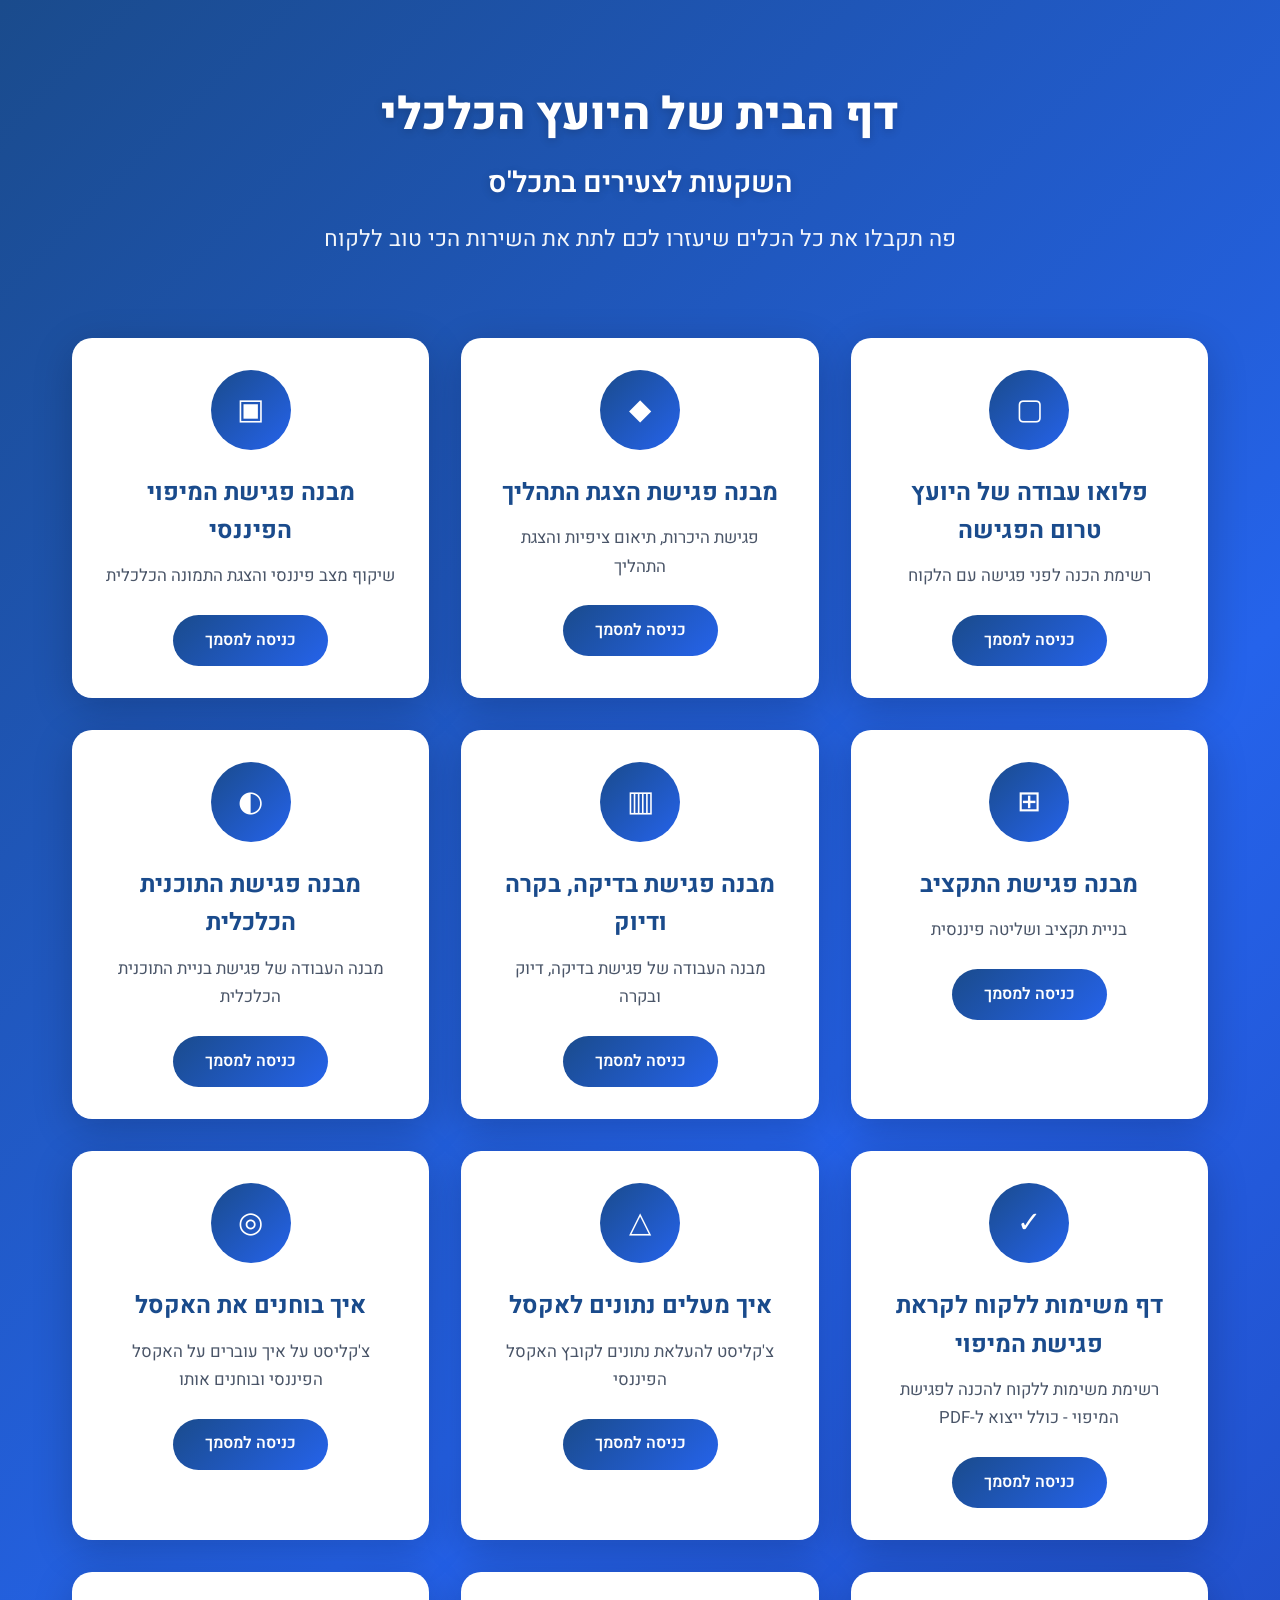
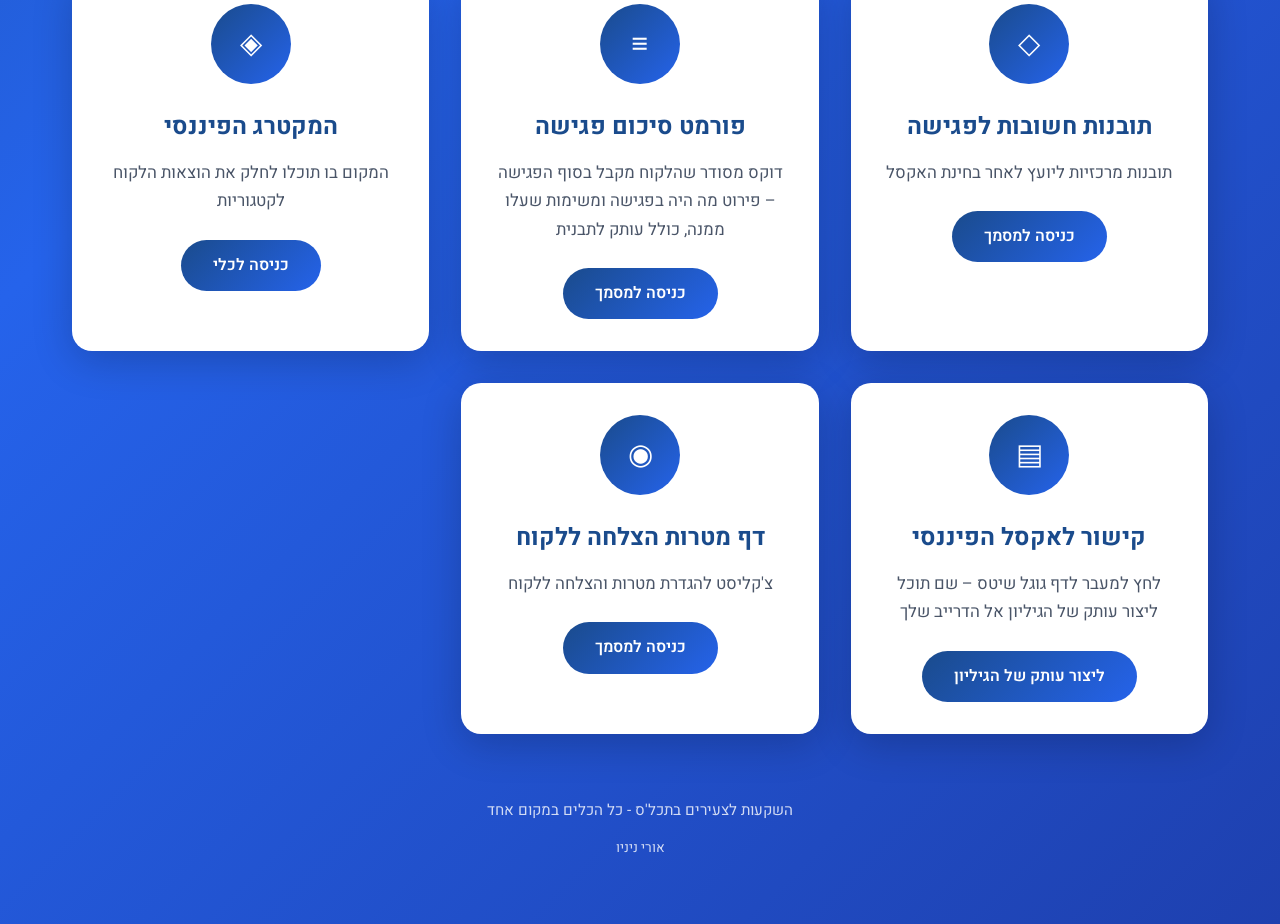
==== index.html @ cc275fe4 "קישור לאקסל – מעבר לדף יצירת עותק בגוגל שיטס במקום פתיחה ישירה Co-authored-by: Cursor <cursoragent@c" ====
<!DOCTYPE html>
<html lang="he" dir="rtl">
<head>
  <meta charset="UTF-8">
  <meta name="viewport" content="width=device-width, initial-scale=1.0">
  <title>דף הבית של היועץ הכלכלי - השקעות לצעירים בתכל'ס</title>
  <link href="https://fonts.googleapis.com/css2?family=Heebo:wght@300;400;500;600;700;800&display=swap" rel="stylesheet">
  <style>
    * {
      box-sizing: border-box;
      margin: 0;
      padding: 0;
    }

    body {
      font-family: 'Heebo', sans-serif;
      background: linear-gradient(135deg, #1a4b8c 0%, #2563eb 50%, #1e40af 100%);
      min-height: 100vh;
      color: #000000;
      line-height: 1.6;
      direction: rtl;
    }

    /* Fade-in Animation */
    @keyframes fadeInUp {
      from {
        opacity: 0;
        transform: translateY(20px);
      }
      to {
        opacity: 1;
        transform: translateY(0);
      }
    }

    .container {
      max-width: 1200px;
      margin: 0 auto;
      padding: 2rem;
      animation: fadeInUp 0.6s ease-out;
    }

    /* Header */
    header {
      text-align: center;
      padding: 3rem 1rem;
      color: #ffffff;
    }

    header h1 {
      font-size: 2.8rem;
      font-weight: 800;
      margin-bottom: 1rem;
      text-shadow: 0 2px 10px rgba(0, 0, 0, 0.2);
    }

    header p {
      font-size: 1.4rem;
      font-weight: 400;
      opacity: 0.95;
      max-width: 700px;
      margin: 0 auto;
    }

    /* Tools Grid */
    .tools-grid {
      display: grid;
      grid-template-columns: repeat(auto-fill, minmax(320px, 1fr));
      gap: 2rem;
      padding: 2rem 0;
    }

    /* Tool Card */
    .tool-card {
      background: #ffffff;
      border-radius: 20px;
      padding: 2rem;
      box-shadow: 0 10px 40px rgba(0, 0, 0, 0.2);
      transition: all 0.3s ease;
      text-decoration: none;
      color: #000000;
      display: flex;
      flex-direction: column;
      align-items: center;
      text-align: center;
      animation: fadeInUp 0.5s ease-out;
      animation-fill-mode: both;
    }

    .tool-card:nth-child(1) { animation-delay: 0.1s; }
    .tool-card:nth-child(2) { animation-delay: 0.15s; }
    .tool-card:nth-child(3) { animation-delay: 0.2s; }
    .tool-card:nth-child(4) { animation-delay: 0.25s; }
    .tool-card:nth-child(5) { animation-delay: 0.3s; }
    .tool-card:nth-child(6) { animation-delay: 0.35s; }
    .tool-card:nth-child(7) { animation-delay: 0.4s; }
    .tool-card:nth-child(8) { animation-delay: 0.45s; }
    .tool-card:nth-child(9) { animation-delay: 0.5s; }
    .tool-card:nth-child(10) { animation-delay: 0.55s; }
    .tool-card:nth-child(11) { animation-delay: 0.6s; }
    .tool-card:nth-child(12) { animation-delay: 0.65s; }
    .tool-card:nth-child(13) { animation-delay: 0.7s; }
    .tool-card:nth-child(14) { animation-delay: 0.75s; }

    .tool-card:hover {
      transform: translateY(-10px);
      box-shadow: 0 20px 60px rgba(0, 0, 0, 0.3);
    }

    .tool-icon {
      width: 80px;
      height: 80px;
      background: linear-gradient(135deg, #1a4b8c 0%, #2563eb 100%);
      border-radius: 50%;
      display: flex;
      align-items: center;
      justify-content: center;
      margin-bottom: 1.5rem;
      font-size: 1.8rem;
      color: #ffffff;
      font-weight: 300;
    }

    .tool-card h3 {
      font-size: 1.5rem;
      font-weight: 700;
      color: #1a4b8c;
      margin-bottom: 0.75rem;
    }

    .tool-card p {
      font-size: 1.05rem;
      color: #4a5568;
      line-height: 1.7;
    }

    .tool-card .btn {
      margin-top: 1.5rem;
      background: linear-gradient(135deg, #1a4b8c 0%, #2563eb 100%);
      color: #ffffff;
      padding: 0.8rem 2rem;
      border-radius: 50px;
      font-weight: 600;
      font-size: 1rem;
      transition: all 0.3s ease;
      border: none;
      cursor: pointer;
    }

    .tool-card:hover .btn {
      transform: scale(1.05);
      box-shadow: 0 5px 20px rgba(37, 99, 235, 0.4);
    }

    /* Footer */
    footer {
      text-align: center;
      padding: 2rem;
      color: #ffffff;
      opacity: 0.8;
      font-size: 0.95rem;
    }

    /* Responsive */
    @media (max-width: 768px) {
      header h1 {
        font-size: 2rem;
      }

      header p {
        font-size: 1.1rem;
      }

      .tools-grid {
        grid-template-columns: 1fr;
        gap: 1.5rem;
      }

      .tool-card {
        padding: 1.5rem;
      }

      .container {
        padding: 1rem;
      }
    }
  </style>
</head>
<body>
  <div class="container">
    <header>
      <h1>דף הבית של היועץ הכלכלי</h1>
      <h1 style="font-size: 1.8rem; font-weight: 600; margin-top: -0.5rem;">השקעות לצעירים בתכל'ס</h1>
      <p>פה תקבלו את כל הכלים שיעזרו לכם לתת את השירות הכי טוב ללקוח</p>
    </header>

    <div class="tools-grid">
      <!-- שורה עליונה -->
      <!-- 1. פלואו עבודה טרום פגישה -->
      <a href="pre-meeting.html" class="tool-card">
        <div class="tool-icon">▢</div>
        <h3>פלואו עבודה של היועץ טרום הפגישה</h3>
        <p>רשימת הכנה לפני פגישה עם הלקוח</p>
        <div class="btn">כניסה למסמך</div>
      </a>

      <!-- 1.5 מבנה פגישת הצגת התהליך -->
      <a href="meeting-structure.html" class="tool-card">
        <div class="tool-icon">◆</div>
        <h3>מבנה פגישת הצגת התהליך</h3>
        <p>פגישת היכרות, תיאום ציפיות והצגת התהליך</p>
        <div class="btn">כניסה למסמך</div>
      </a>

      <!-- 1.6 מבנה פגישת המיפוי הפיננסי -->
      <a href="mapping-meeting.html" class="tool-card">
        <div class="tool-icon">▣</div>
        <h3>מבנה פגישת המיפוי הפיננסי</h3>
        <p>שיקוף מצב פיננסי והצגת התמונה הכלכלית</p>
        <div class="btn">כניסה למסמך</div>
      </a>

      <!-- 1.7 מבנה פגישת התקציב -->
      <a href="budget-meeting.html" class="tool-card">
        <div class="tool-icon">⊞</div>
        <h3>מבנה פגישת התקציב</h3>
        <p>בניית תקציב ושליטה פיננסית</p>
        <div class="btn">כניסה למסמך</div>
      </a>

      <!-- 1.8 מבנה פגישת בדיקה, בקרה ודיוק -->
      <a href="control-meeting.html" class="tool-card">
        <div class="tool-icon">▥</div>
        <h3>מבנה פגישת בדיקה, בקרה ודיוק</h3>
        <p>מבנה העבודה של פגישת בדיקה, דיוק ובקרה</p>
        <div class="btn">כניסה למסמך</div>
      </a>

      <!-- 1.9 מבנה פגישת התוכנית הכלכלית -->
      <a href="plan-meeting.html" class="tool-card">
        <div class="tool-icon">◐</div>
        <h3>מבנה פגישת התוכנית הכלכלית</h3>
        <p>מבנה העבודה של פגישת בניית התוכנית הכלכלית</p>
        <div class="btn">כניסה למסמך</div>
      </a>

      <!-- 2. דף משימות ללקוח -->
      <a href="client-tasks.html" class="tool-card">
        <div class="tool-icon">✓</div>
        <h3>דף משימות ללקוח לקראת פגישת המיפוי</h3>
        <p>רשימת משימות ללקוח להכנה לפגישת המיפוי - כולל ייצוא ל-PDF</p>
        <div class="btn">כניסה למסמך</div>
      </a>

      <!-- 3. איך מעלים נתונים לאקסל -->
      <a href="upload-data.html" class="tool-card">
        <div class="tool-icon">△</div>
        <h3>איך מעלים נתונים לאקסל</h3>
        <p>צ'קליסט להעלאת נתונים לקובץ האקסל הפיננסי</p>
        <div class="btn">כניסה למסמך</div>
      </a>

      <!-- שורה אמצעית -->
      <!-- 4. איך בוחנים את האקסל -->
      <a href="examine-excel.html" class="tool-card">
        <div class="tool-icon">◎</div>
        <h3>איך בוחנים את האקסל</h3>
        <p>צ'קליסט על איך עוברים על האקסל הפיננסי ובוחנים אותו</p>
        <div class="btn">כניסה למסמך</div>
      </a>

      <!-- 5. תובנות חשובות לפגישה -->
      <a href="insights.html" class="tool-card">
        <div class="tool-icon">◇</div>
        <h3>תובנות חשובות לפגישה</h3>
        <p>תובנות מרכזיות ליועץ לאחר בחינת האקסל</p>
        <div class="btn">כניסה למסמך</div>
      </a>

      <!-- 6. פורמט סיכום פגישה -->
      <a href="meeting-summary.html" class="tool-card">
        <div class="tool-icon">≡</div>
        <h3>פורמט סיכום פגישה</h3>
        <p>דוקס מסודר שהלקוח מקבל בסוף הפגישה – פירוט מה היה בפגישה ומשימות שעלו ממנה, כולל עותק לתבנית</p>
        <div class="btn">כניסה למסמך</div>
      </a>

      <!-- שורה תחתונה -->
      <!-- 7. המקטרג הפיננסי -->
      <a href="https://ctegoroties-4.vercel.app" target="_blank" class="tool-card">
        <div class="tool-icon">◈</div>
        <h3>המקטרג הפיננסי</h3>
        <p>המקום בו תוכלו לחלק את הוצאות הלקוח לקטגוריות</p>
        <div class="btn">כניסה לכלי</div>
      </a>

      <!-- 8. קישור לאקסל הפיננסי – מעבר לדף יצירת עותק בגוגל שיטס -->
      <a href="https://docs.google.com/spreadsheets/d/1r0VfpWpazzrv0Ye5lPLJWnqUSuKPO1Z2-_aY5TQixKQ/copy" target="_blank" class="tool-card">
        <div class="tool-icon">▤</div>
        <h3>קישור לאקסל הפיננסי</h3>
        <p>לחץ למעבר לדף גוגל שיטס – שם תוכל ליצור עותק של הגיליון אל הדרייב שלך</p>
        <div class="btn">ליצור עותק של הגיליון</div>
      </a>

      <!-- 9. דף מטרות הצלחה ללקוח -->
      <a href="goals.html" class="tool-card">
        <div class="tool-icon">◉</div>
        <h3>דף מטרות הצלחה ללקוח</h3>
        <p>צ'קליסט להגדרת מטרות והצלחה ללקוח</p>
        <div class="btn">כניסה למסמך</div>
      </a>
    </div>

    <footer>
      <p>השקעות לצעירים בתכל'ס - כל הכלים במקום אחד</p>
      <p style="margin-top: 1rem; font-size: 0.85rem;">אורי ניניו</p>
    </footer>
  </div>
</body>
</html>
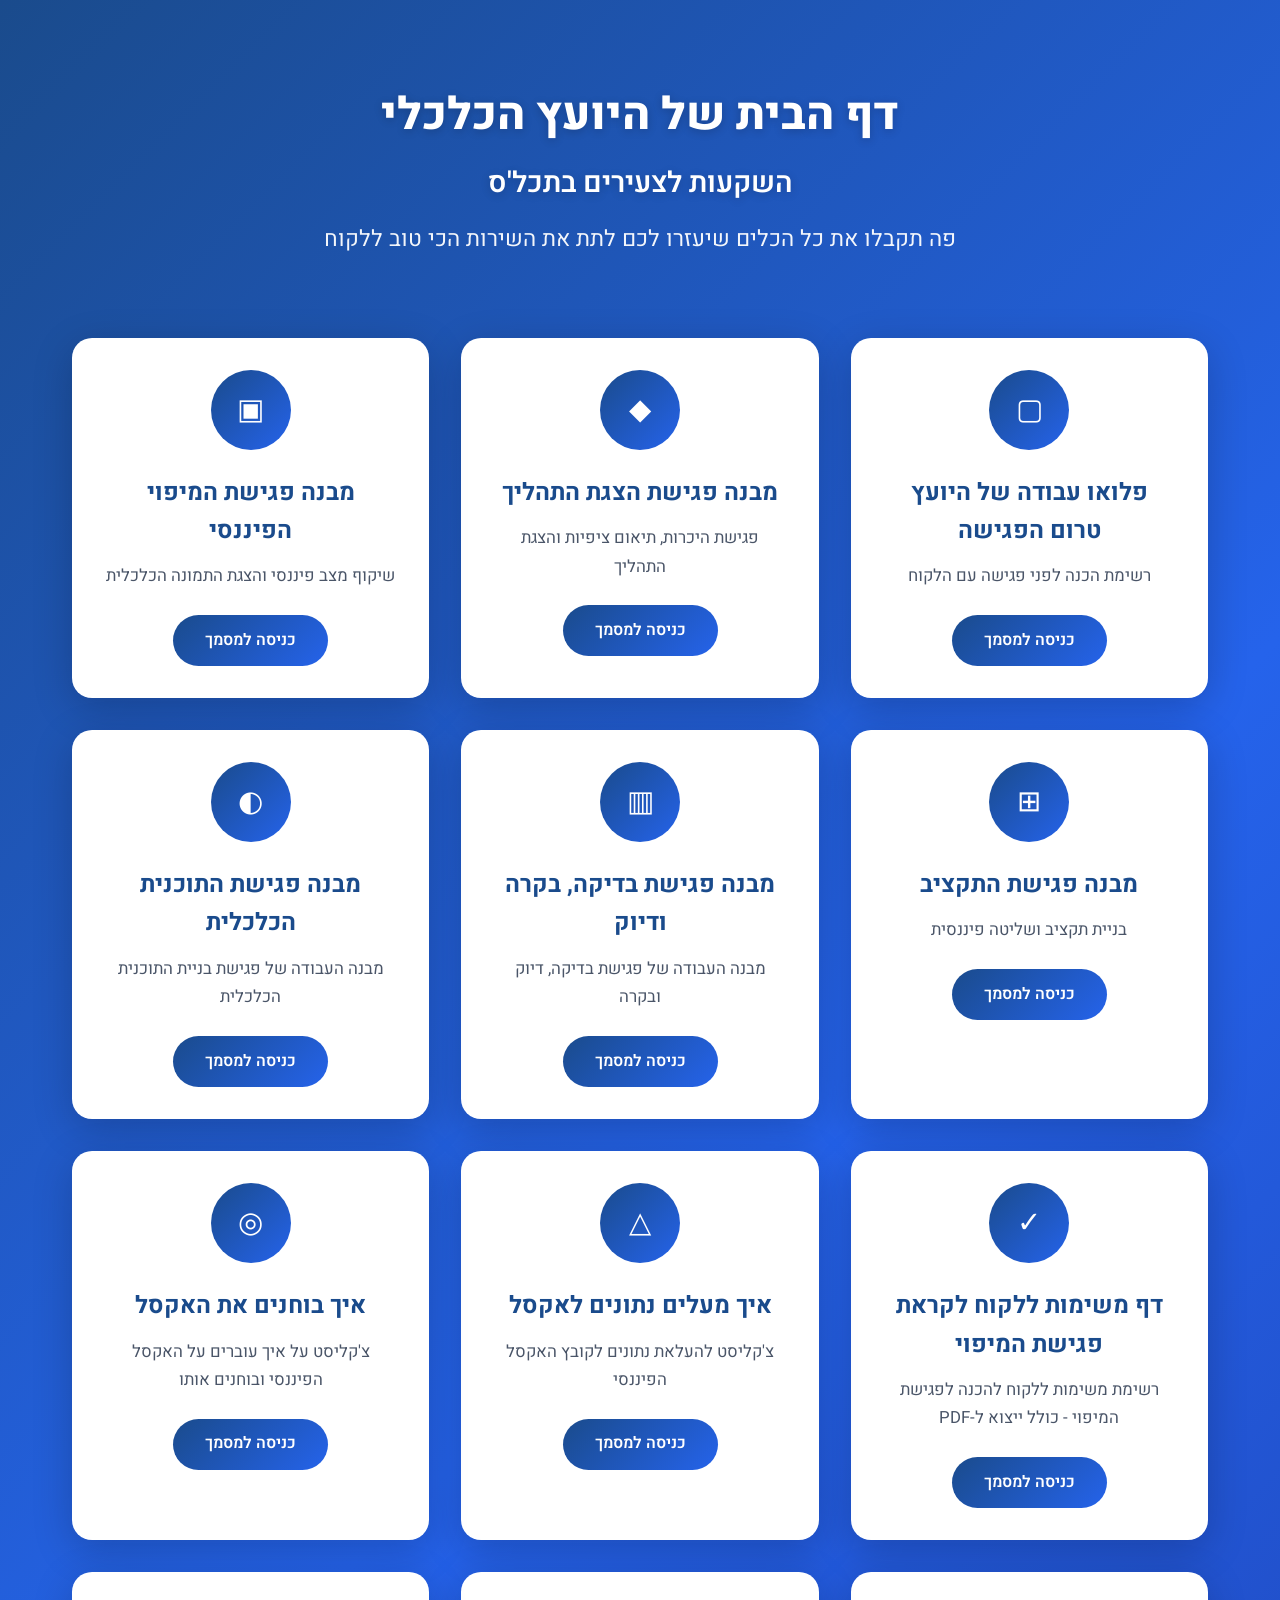
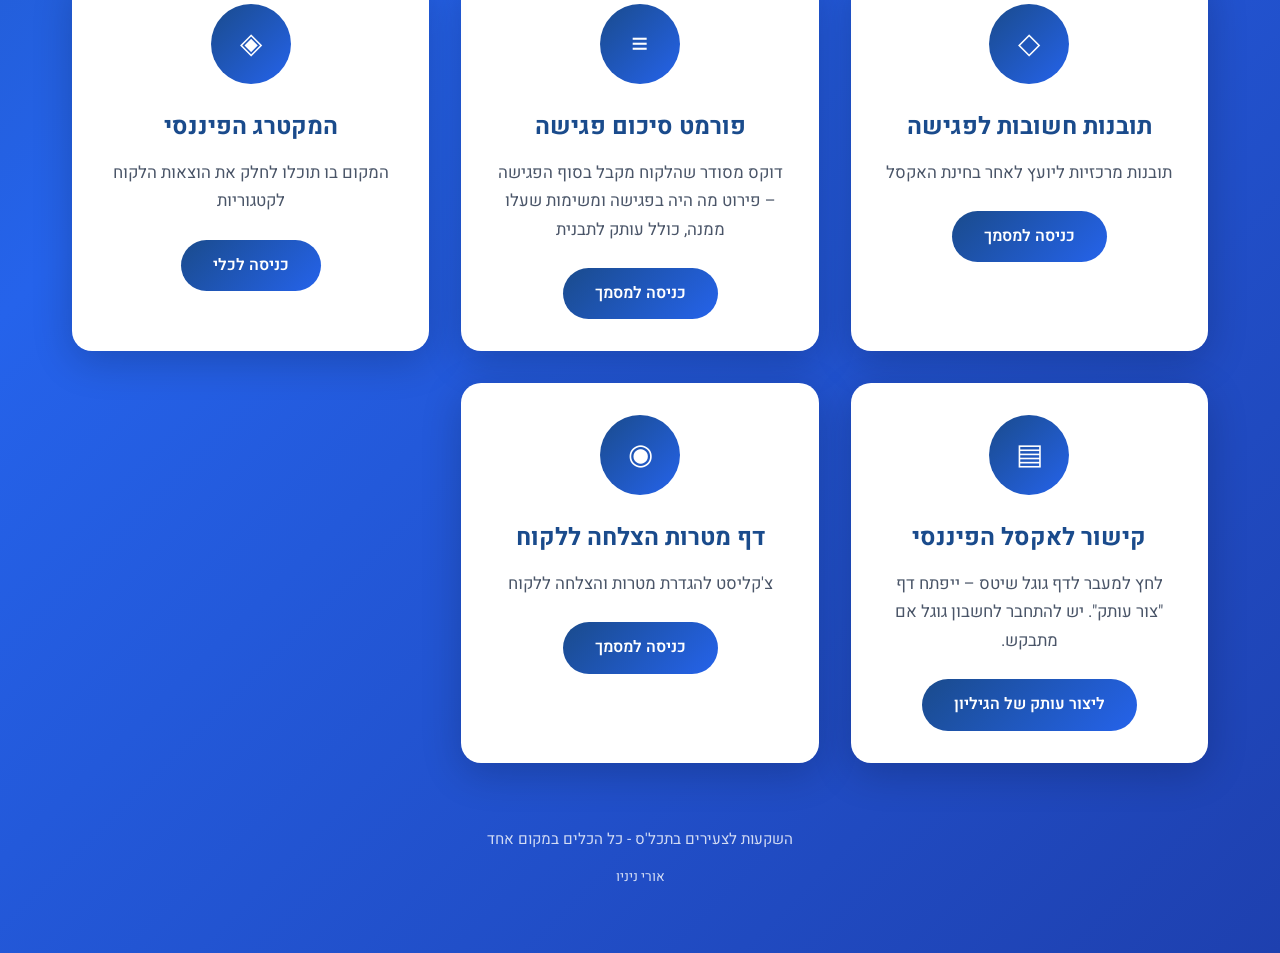
==== commit 149cae54: "קישור אקסל: noopener noreferrer וטקסט עזר Co-authored-by: Cursor <cursoragent@cursor.com>" ====
--- a/index.html
+++ b/index.html
@@ -295,10 +295,10 @@
       </a>
 
       <!-- 8. קישור לאקסל הפיננסי – מעבר לדף יצירת עותק בגוגל שיטס -->
-      <a href="https://docs.google.com/spreadsheets/d/1r0VfpWpazzrv0Ye5lPLJWnqUSuKPO1Z2-_aY5TQixKQ/copy" target="_blank" class="tool-card">
+      <a href="https://docs.google.com/spreadsheets/d/1r0VfpWpazzrv0Ye5lPLJWnqUSuKPO1Z2-_aY5TQixKQ/copy" target="_blank" rel="noopener noreferrer" class="tool-card">
         <div class="tool-icon">▤</div>
         <h3>קישור לאקסל הפיננסי</h3>
-        <p>לחץ למעבר לדף גוגל שיטס – שם תוכל ליצור עותק של הגיליון אל הדרייב שלך</p>
+        <p>לחץ למעבר לדף גוגל שיטס – ייפתח דף "צור עותק". יש להתחבר לחשבון גוגל אם מתבקש.</p>
         <div class="btn">ליצור עותק של הגיליון</div>
       </a>
 
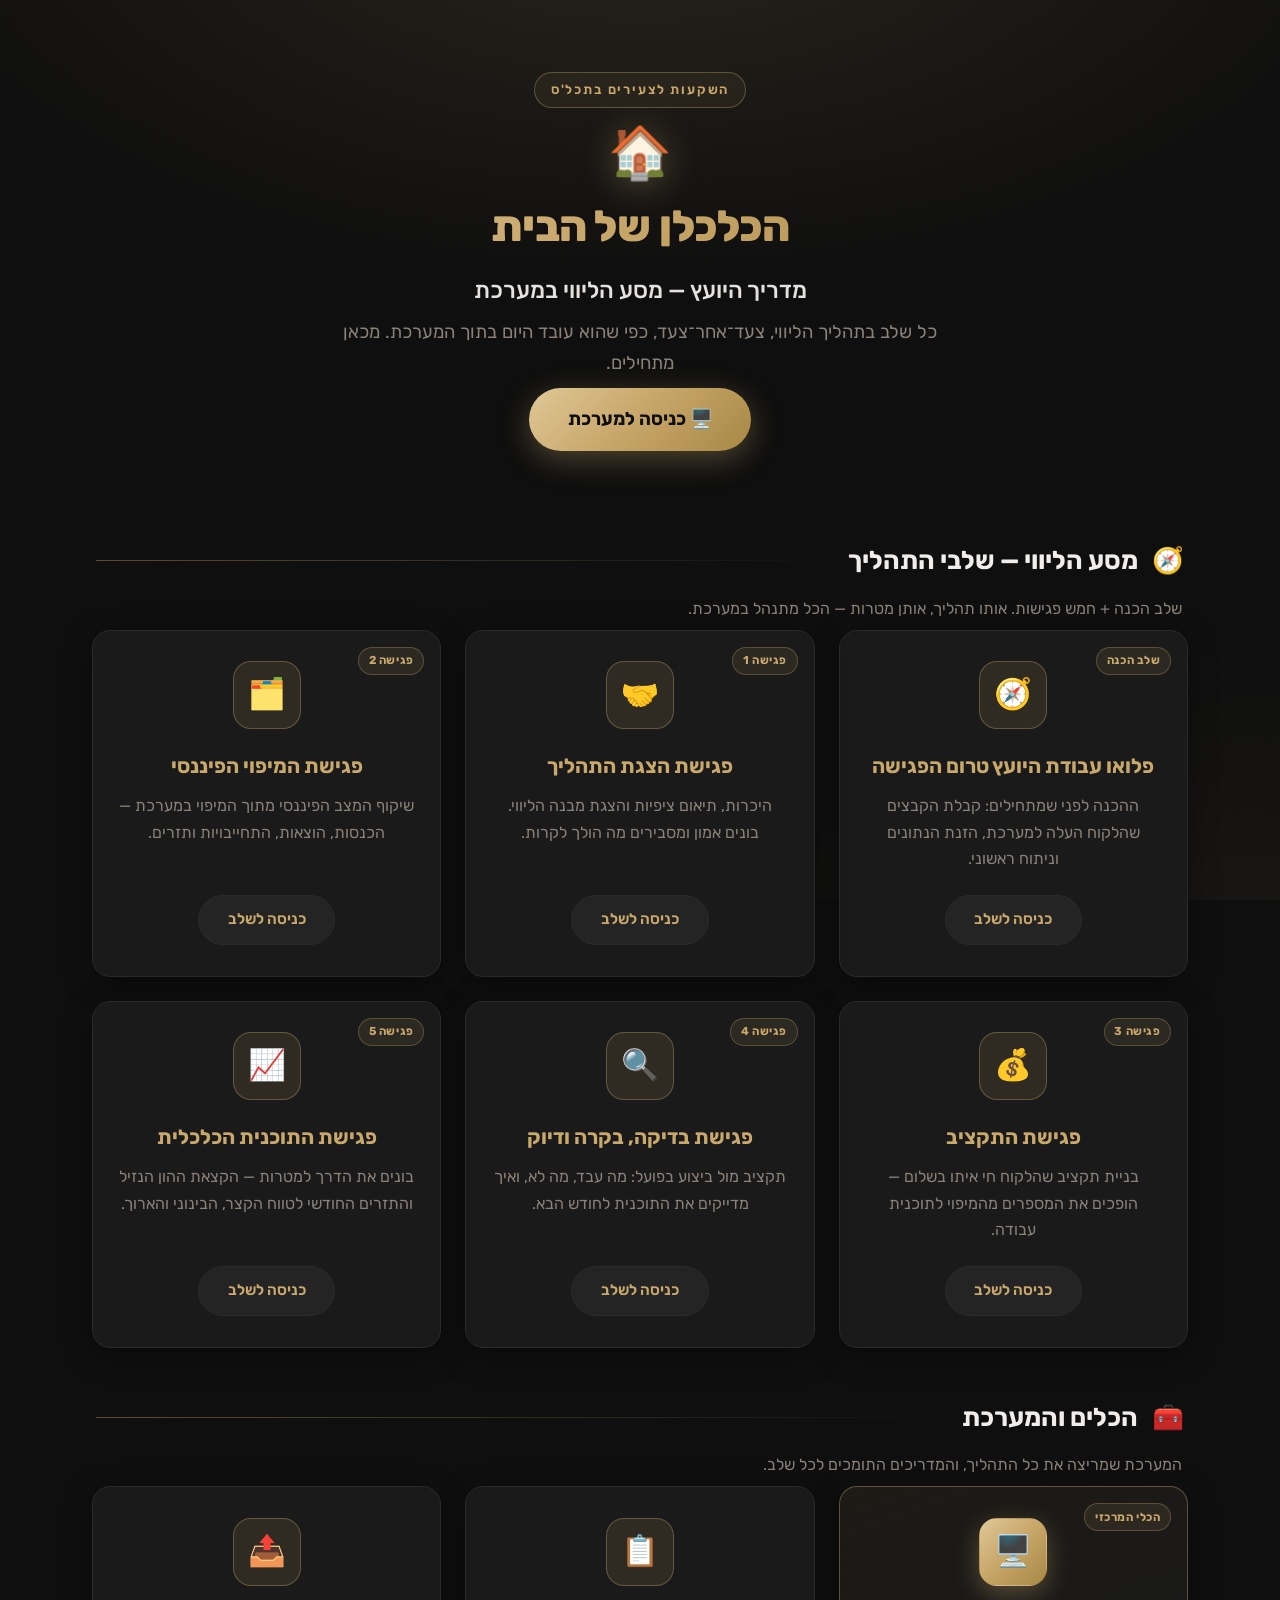
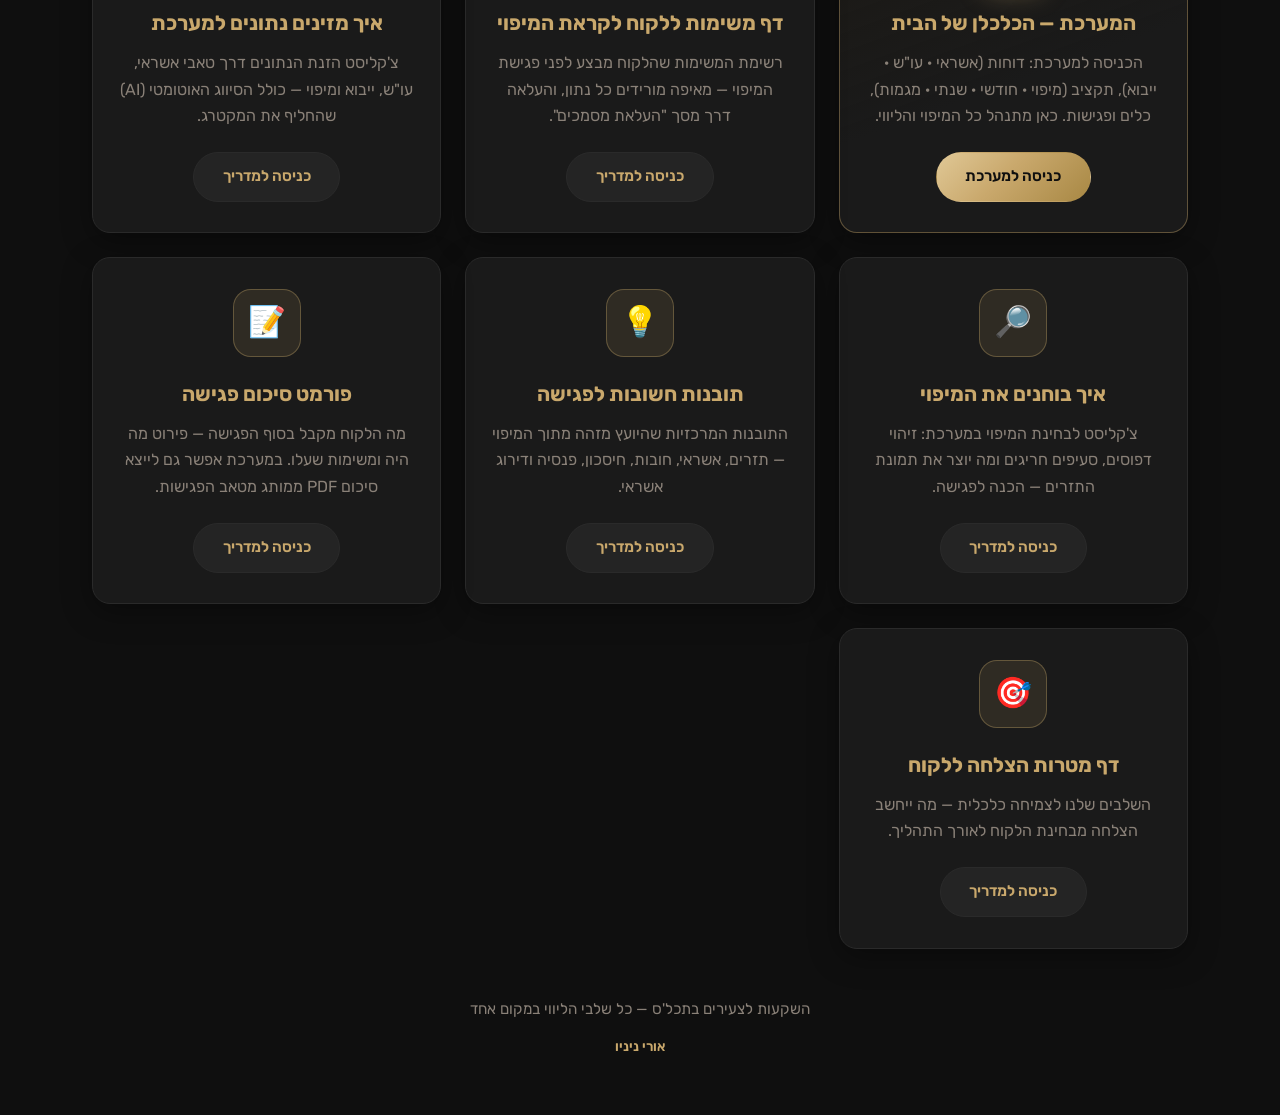
==== commit 1729ab1e: "שיפוץ המדריך למודל העבודה עם מערכת הכלכלן של הבית 2 - עיצוב חדש כהה + זהב בזהות The Home Economist (" ====
--- a/index.html
+++ b/index.html
@@ -3,317 +3,159 @@
 <head>
   <meta charset="UTF-8">
   <meta name="viewport" content="width=device-width, initial-scale=1.0">
-  <title>דף הבית של היועץ הכלכלי - השקעות לצעירים בתכל'ס</title>
-  <link href="https://fonts.googleapis.com/css2?family=Heebo:wght@300;400;500;600;700;800&display=swap" rel="stylesheet">
-  <style>
-    * {
-      box-sizing: border-box;
-      margin: 0;
-      padding: 0;
-    }
-
-    body {
-      font-family: 'Heebo', sans-serif;
-      background: linear-gradient(135deg, #1a4b8c 0%, #2563eb 50%, #1e40af 100%);
-      min-height: 100vh;
-      color: #000000;
-      line-height: 1.6;
-      direction: rtl;
-    }
-
-    /* Fade-in Animation */
-    @keyframes fadeInUp {
-      from {
-        opacity: 0;
-        transform: translateY(20px);
-      }
-      to {
-        opacity: 1;
-        transform: translateY(0);
-      }
-    }
-
-    .container {
-      max-width: 1200px;
-      margin: 0 auto;
-      padding: 2rem;
-      animation: fadeInUp 0.6s ease-out;
-    }
-
-    /* Header */
-    header {
-      text-align: center;
-      padding: 3rem 1rem;
-      color: #ffffff;
-    }
-
-    header h1 {
-      font-size: 2.8rem;
-      font-weight: 800;
-      margin-bottom: 1rem;
-      text-shadow: 0 2px 10px rgba(0, 0, 0, 0.2);
-    }
-
-    header p {
-      font-size: 1.4rem;
-      font-weight: 400;
-      opacity: 0.95;
-      max-width: 700px;
-      margin: 0 auto;
-    }
-
-    /* Tools Grid */
-    .tools-grid {
-      display: grid;
-      grid-template-columns: repeat(auto-fill, minmax(320px, 1fr));
-      gap: 2rem;
-      padding: 2rem 0;
-    }
-
-    /* Tool Card */
-    .tool-card {
-      background: #ffffff;
-      border-radius: 20px;
-      padding: 2rem;
-      box-shadow: 0 10px 40px rgba(0, 0, 0, 0.2);
-      transition: all 0.3s ease;
-      text-decoration: none;
-      color: #000000;
-      display: flex;
-      flex-direction: column;
-      align-items: center;
-      text-align: center;
-      animation: fadeInUp 0.5s ease-out;
-      animation-fill-mode: both;
-    }
-
-    .tool-card:nth-child(1) { animation-delay: 0.1s; }
-    .tool-card:nth-child(2) { animation-delay: 0.15s; }
-    .tool-card:nth-child(3) { animation-delay: 0.2s; }
-    .tool-card:nth-child(4) { animation-delay: 0.25s; }
-    .tool-card:nth-child(5) { animation-delay: 0.3s; }
-    .tool-card:nth-child(6) { animation-delay: 0.35s; }
-    .tool-card:nth-child(7) { animation-delay: 0.4s; }
-    .tool-card:nth-child(8) { animation-delay: 0.45s; }
-    .tool-card:nth-child(9) { animation-delay: 0.5s; }
-    .tool-card:nth-child(10) { animation-delay: 0.55s; }
-    .tool-card:nth-child(11) { animation-delay: 0.6s; }
-    .tool-card:nth-child(12) { animation-delay: 0.65s; }
-    .tool-card:nth-child(13) { animation-delay: 0.7s; }
-    .tool-card:nth-child(14) { animation-delay: 0.75s; }
-
-    .tool-card:hover {
-      transform: translateY(-10px);
-      box-shadow: 0 20px 60px rgba(0, 0, 0, 0.3);
-    }
-
-    .tool-icon {
-      width: 80px;
-      height: 80px;
-      background: linear-gradient(135deg, #1a4b8c 0%, #2563eb 100%);
-      border-radius: 50%;
-      display: flex;
-      align-items: center;
-      justify-content: center;
-      margin-bottom: 1.5rem;
-      font-size: 1.8rem;
-      color: #ffffff;
-      font-weight: 300;
-    }
-
-    .tool-card h3 {
-      font-size: 1.5rem;
-      font-weight: 700;
-      color: #1a4b8c;
-      margin-bottom: 0.75rem;
-    }
-
-    .tool-card p {
-      font-size: 1.05rem;
-      color: #4a5568;
-      line-height: 1.7;
-    }
-
-    .tool-card .btn {
-      margin-top: 1.5rem;
-      background: linear-gradient(135deg, #1a4b8c 0%, #2563eb 100%);
-      color: #ffffff;
-      padding: 0.8rem 2rem;
-      border-radius: 50px;
-      font-weight: 600;
-      font-size: 1rem;
-      transition: all 0.3s ease;
-      border: none;
-      cursor: pointer;
-    }
-
-    .tool-card:hover .btn {
-      transform: scale(1.05);
-      box-shadow: 0 5px 20px rgba(37, 99, 235, 0.4);
-    }
-
-    /* Footer */
-    footer {
-      text-align: center;
-      padding: 2rem;
-      color: #ffffff;
-      opacity: 0.8;
-      font-size: 0.95rem;
-    }
-
-    /* Responsive */
-    @media (max-width: 768px) {
-      header h1 {
-        font-size: 2rem;
-      }
-
-      header p {
-        font-size: 1.1rem;
-      }
-
-      .tools-grid {
-        grid-template-columns: 1fr;
-        gap: 1.5rem;
-      }
-
-      .tool-card {
-        padding: 1.5rem;
-      }
-
-      .container {
-        padding: 1rem;
-      }
-    }
-  </style>
+  <title>הכלכלן של הבית — מדריך היועץ | השקעות לצעירים בתכל'ס</title>
+  <link rel="preconnect" href="https://fonts.googleapis.com">
+  <link rel="preconnect" href="https://fonts.gstatic.com" crossorigin>
+  <link href="https://fonts.googleapis.com/css2?family=Rubik:wght@300;400;500;600;700;800;900&display=swap" rel="stylesheet">
+  <link rel="stylesheet" href="style.css">
 </head>
 <body>
   <div class="container">
     <header>
-      <h1>דף הבית של היועץ הכלכלי</h1>
-      <h1 style="font-size: 1.8rem; font-weight: 600; margin-top: -0.5rem;">השקעות לצעירים בתכל'ס</h1>
-      <p>פה תקבלו את כל הכלים שיעזרו לכם לתת את השירות הכי טוב ללקוח</p>
+      <span class="header-eyebrow">השקעות לצעירים בתכל'ס</span>
+      <div class="brand-logo">🏠</div>
+      <h1>הכלכלן של הבית</h1>
+      <h2>מדריך היועץ — מסע הליווי במערכת</h2>
+      <p>כל שלב בתהליך הליווי, צעד־אחר־צעד, כפי שהוא עובד היום בתוך המערכת. מכאן מתחילים.</p>
+      <div class="hero-cta">
+        <a href="https://app.orimipuy.com/auth" target="_blank" rel="noopener noreferrer" class="enter-system-btn">🖥️ כניסה למערכת</a>
+      </div>
     </header>
 
+    <!-- ============ אזור 1: מסע הליווי ============ -->
+    <div class="group-heading">
+      <span class="ico">🧭</span>
+      <h2>מסע הליווי — שלבי התהליך</h2>
+      <span class="line"></span>
+    </div>
+    <p class="group-sub">שלב הכנה + חמש פגישות. אותו תהליך, אותן מטרות — הכל מתנהל במערכת.</p>
+
     <div class="tools-grid">
-      <!-- שורה עליונה -->
-      <!-- 1. פלואו עבודה טרום פגישה -->
+      <!-- שלב הכנה -->
       <a href="pre-meeting.html" class="tool-card">
-        <div class="tool-icon">▢</div>
-        <h3>פלואו עבודה של היועץ טרום הפגישה</h3>
-        <p>רשימת הכנה לפני פגישה עם הלקוח</p>
-        <div class="btn">כניסה למסמך</div>
+        <span class="step-tag">שלב הכנה</span>
+        <div class="tool-icon">🧭</div>
+        <h3>פלואו עבודת היועץ טרום הפגישה</h3>
+        <p>ההכנה לפני שמתחילים: קבלת הקבצים שהלקוח העלה למערכת, הזנת הנתונים וניתוח ראשוני.</p>
+        <div class="btn">כניסה לשלב</div>
       </a>
 
-      <!-- 1.5 מבנה פגישת הצגת התהליך -->
+      <!-- פגישה 1 -->
       <a href="meeting-structure.html" class="tool-card">
-        <div class="tool-icon">◆</div>
-        <h3>מבנה פגישת הצגת התהליך</h3>
-        <p>פגישת היכרות, תיאום ציפיות והצגת התהליך</p>
-        <div class="btn">כניסה למסמך</div>
+        <span class="step-tag">פגישה 1</span>
+        <div class="tool-icon">🤝</div>
+        <h3>פגישת הצגת התהליך</h3>
+        <p>היכרות, תיאום ציפיות והצגת מבנה הליווי. בונים אמון ומסבירים מה הולך לקרות.</p>
+        <div class="btn">כניסה לשלב</div>
       </a>
 
-      <!-- 1.6 מבנה פגישת המיפוי הפיננסי -->
+      <!-- פגישה 2 -->
       <a href="mapping-meeting.html" class="tool-card">
-        <div class="tool-icon">▣</div>
-        <h3>מבנה פגישת המיפוי הפיננסי</h3>
-        <p>שיקוף מצב פיננסי והצגת התמונה הכלכלית</p>
-        <div class="btn">כניסה למסמך</div>
+        <span class="step-tag">פגישה 2</span>
+        <div class="tool-icon">🗂️</div>
+        <h3>פגישת המיפוי הפיננסי</h3>
+        <p>שיקוף המצב הפיננסי מתוך המיפוי במערכת — הכנסות, הוצאות, התחייבויות ותזרים.</p>
+        <div class="btn">כניסה לשלב</div>
       </a>
 
-      <!-- 1.7 מבנה פגישת התקציב -->
+      <!-- פגישה 3 -->
       <a href="budget-meeting.html" class="tool-card">
-        <div class="tool-icon">⊞</div>
-        <h3>מבנה פגישת התקציב</h3>
-        <p>בניית תקציב ושליטה פיננסית</p>
-        <div class="btn">כניסה למסמך</div>
+        <span class="step-tag">פגישה 3</span>
+        <div class="tool-icon">💰</div>
+        <h3>פגישת התקציב</h3>
+        <p>בניית תקציב שהלקוח חי איתו בשלום — הופכים את המספרים מהמיפוי לתוכנית עבודה.</p>
+        <div class="btn">כניסה לשלב</div>
       </a>
 
-      <!-- 1.8 מבנה פגישת בדיקה, בקרה ודיוק -->
+      <!-- פגישה 4 -->
       <a href="control-meeting.html" class="tool-card">
-        <div class="tool-icon">▥</div>
-        <h3>מבנה פגישת בדיקה, בקרה ודיוק</h3>
-        <p>מבנה העבודה של פגישת בדיקה, דיוק ובקרה</p>
-        <div class="btn">כניסה למסמך</div>
+        <span class="step-tag">פגישה 4</span>
+        <div class="tool-icon">🔍</div>
+        <h3>פגישת בדיקה, בקרה ודיוק</h3>
+        <p>תקציב מול ביצוע בפועל: מה עבד, מה לא, ואיך מדייקים את התוכנית לחודש הבא.</p>
+        <div class="btn">כניסה לשלב</div>
       </a>
 
-      <!-- 1.9 מבנה פגישת התוכנית הכלכלית -->
+      <!-- פגישה 5 -->
       <a href="plan-meeting.html" class="tool-card">
-        <div class="tool-icon">◐</div>
-        <h3>מבנה פגישת התוכנית הכלכלית</h3>
-        <p>מבנה העבודה של פגישת בניית התוכנית הכלכלית</p>
-        <div class="btn">כניסה למסמך</div>
+        <span class="step-tag">פגישה 5</span>
+        <div class="tool-icon">📈</div>
+        <h3>פגישת התוכנית הכלכלית</h3>
+        <p>בונים את הדרך למטרות — הקצאת ההון הנזיל והתזרים החודשי לטווח הקצר, הבינוני והארוך.</p>
+        <div class="btn">כניסה לשלב</div>
+      </a>
+    </div>
+
+    <!-- ============ אזור 2: הכלים והמערכת ============ -->
+    <div class="group-heading">
+      <span class="ico">🧰</span>
+      <h2>הכלים והמערכת</h2>
+      <span class="line"></span>
+    </div>
+    <p class="group-sub">המערכת שמריצה את כל התהליך, והמדריכים התומכים לכל שלב.</p>
+
+    <div class="tools-grid">
+      <!-- המערכת -->
+      <a href="https://app.orimipuy.com/auth" target="_blank" rel="noopener noreferrer" class="tool-card feature">
+        <span class="step-tag">הכלי המרכזי</span>
+        <div class="tool-icon">🖥️</div>
+        <h3>המערכת — הכלכלן של הבית</h3>
+        <p>הכניסה למערכת: דוחות (אשראי · עו"ש · ייבוא), תקציב (מיפוי · חודשי · שנתי · מגמות), כלים ופגישות. כאן מתנהל כל המיפוי והליווי.</p>
+        <div class="btn">כניסה למערכת</div>
       </a>
 
-      <!-- 2. דף משימות ללקוח -->
+      <!-- דף משימות ללקוח -->
       <a href="client-tasks.html" class="tool-card">
-        <div class="tool-icon">✓</div>
-        <h3>דף משימות ללקוח לקראת פגישת המיפוי</h3>
-        <p>רשימת משימות ללקוח להכנה לפגישת המיפוי - כולל ייצוא ל-PDF</p>
-        <div class="btn">כניסה למסמך</div>
+        <div class="tool-icon">📋</div>
+        <h3>דף משימות ללקוח לקראת המיפוי</h3>
+        <p>רשימת המשימות שהלקוח מבצע לפני פגישת המיפוי — מאיפה מורידים כל נתון, והעלאה דרך מסך "העלאת מסמכים".</p>
+        <div class="btn">כניסה למדריך</div>
       </a>
 
-      <!-- 3. איך מעלים נתונים לאקסל -->
+      <!-- הזנת נתונים למערכת -->
       <a href="upload-data.html" class="tool-card">
-        <div class="tool-icon">△</div>
-        <h3>איך מעלים נתונים לאקסל</h3>
-        <p>צ'קליסט להעלאת נתונים לקובץ האקסל הפיננסי</p>
-        <div class="btn">כניסה למסמך</div>
+        <div class="tool-icon">📤</div>
+        <h3>איך מזינים נתונים למערכת</h3>
+        <p>צ'קליסט הזנת הנתונים דרך טאבי אשראי, עו"ש, ייבוא ומיפוי — כולל הסיווג האוטומטי (AI) שהחליף את המקטרג.</p>
+        <div class="btn">כניסה למדריך</div>
       </a>
 
-      <!-- שורה אמצעית -->
-      <!-- 4. איך בוחנים את האקסל -->
+      <!-- בחינת המיפוי -->
       <a href="examine-excel.html" class="tool-card">
-        <div class="tool-icon">◎</div>
-        <h3>איך בוחנים את האקסל</h3>
-        <p>צ'קליסט על איך עוברים על האקסל הפיננסי ובוחנים אותו</p>
-        <div class="btn">כניסה למסמך</div>
+        <div class="tool-icon">🔎</div>
+        <h3>איך בוחנים את המיפוי</h3>
+        <p>צ'קליסט לבחינת המיפוי במערכת: זיהוי דפוסים, סעיפים חריגים ומה יוצר את תמונת התזרים — הכנה לפגישה.</p>
+        <div class="btn">כניסה למדריך</div>
       </a>
 
-      <!-- 5. תובנות חשובות לפגישה -->
+      <!-- תובנות -->
       <a href="insights.html" class="tool-card">
-        <div class="tool-icon">◇</div>
+        <div class="tool-icon">💡</div>
         <h3>תובנות חשובות לפגישה</h3>
-        <p>תובנות מרכזיות ליועץ לאחר בחינת האקסל</p>
-        <div class="btn">כניסה למסמך</div>
+        <p>התובנות המרכזיות שהיועץ מזהה מתוך המיפוי — תזרים, אשראי, חובות, חיסכון, פנסיה ודירוג אשראי.</p>
+        <div class="btn">כניסה למדריך</div>
       </a>
 
-      <!-- 6. פורמט סיכום פגישה -->
+      <!-- פורמט סיכום פגישה -->
       <a href="meeting-summary.html" class="tool-card">
-        <div class="tool-icon">≡</div>
+        <div class="tool-icon">📝</div>
         <h3>פורמט סיכום פגישה</h3>
-        <p>דוקס מסודר שהלקוח מקבל בסוף הפגישה – פירוט מה היה בפגישה ומשימות שעלו ממנה, כולל עותק לתבנית</p>
-        <div class="btn">כניסה למסמך</div>
+        <p>מה הלקוח מקבל בסוף הפגישה — פירוט מה היה ומשימות שעלו. במערכת אפשר גם לייצא סיכום PDF ממותג מטאב הפגישות.</p>
+        <div class="btn">כניסה למדריך</div>
       </a>
 
-      <!-- שורה תחתונה -->
-      <!-- 7. המקטרג הפיננסי -->
-      <a href="https://ctegoroties-4.vercel.app" target="_blank" class="tool-card">
-        <div class="tool-icon">◈</div>
-        <h3>המקטרג הפיננסי</h3>
-        <p>המקום בו תוכלו לחלק את הוצאות הלקוח לקטגוריות</p>
-        <div class="btn">כניסה לכלי</div>
-      </a>
-
-      <!-- 8. קישור לאקסל הפיננסי – מעבר לדף יצירת עותק בגוגל שיטס -->
-      <a href="https://docs.google.com/spreadsheets/d/1r0VfpWpazzrv0Ye5lPLJWnqUSuKPO1Z2-_aY5TQixKQ/copy" target="_blank" rel="noopener noreferrer" class="tool-card">
-        <div class="tool-icon">▤</div>
-        <h3>קישור לאקסל הפיננסי</h3>
-        <p>לחץ למעבר לדף גוגל שיטס – ייפתח דף "צור עותק". יש להתחבר לחשבון גוגל אם מתבקש.</p>
-        <div class="btn">ליצור עותק של הגיליון</div>
-      </a>
-
-      <!-- 9. דף מטרות הצלחה ללקוח -->
+      <!-- דף מטרות הצלחה -->
       <a href="goals.html" class="tool-card">
-        <div class="tool-icon">◉</div>
+        <div class="tool-icon">🎯</div>
         <h3>דף מטרות הצלחה ללקוח</h3>
-        <p>צ'קליסט להגדרת מטרות והצלחה ללקוח</p>
-        <div class="btn">כניסה למסמך</div>
+        <p>השלבים שלנו לצמיחה כלכלית — מה ייחשב הצלחה מבחינת הלקוח לאורך התהליך.</p>
+        <div class="btn">כניסה למדריך</div>
       </a>
     </div>
 
     <footer>
-      <p>השקעות לצעירים בתכל'ס - כל הכלים במקום אחד</p>
-      <p style="margin-top: 1rem; font-size: 0.85rem;">אורי ניניו</p>
+      <p>השקעות לצעירים בתכל'ס — כל שלבי הליווי במקום אחד</p>
+      <p class="sign">אורי ניניו</p>
     </footer>
   </div>
 </body>
--- a/style.css
+++ b/style.css
@@ -0,0 +1,754 @@
+/* ============================================================
+   הכלכלן של הבית — מדריך היועץ
+   Design System (dark + gold) — The Home Economist identity
+   ============================================================ */
+
+:root {
+  --gold:        #C9A86C;
+  --gold-light:  #E0C896;
+  --gold-dark:   #A88844;
+  --surface:     #0F0F0F;
+  --surface2:    #1A1A1A;
+  --surface3:    #242424;
+  --line:        #2A2A2A;
+  --txt:         #F0EDEA;
+  --muted:       #8A8178;
+  --income:      #4ADE80;
+  --expense:     #F87171;
+  --gold-grad:   linear-gradient(135deg, #E0C896 0%, #C9A86C 45%, #A88844 100%);
+  --radius:      18px;
+}
+
+* {
+  box-sizing: border-box;
+  margin: 0;
+  padding: 0;
+}
+
+html, body {
+  direction: rtl;
+}
+
+body {
+  font-family: 'Rubik', 'Heebo', sans-serif;
+  background:
+    radial-gradient(1100px 560px at 50% -12%, rgba(201, 168, 108, 0.14), transparent 70%),
+    radial-gradient(900px 500px at 100% 110%, rgba(201, 168, 108, 0.06), transparent 70%),
+    var(--surface);
+  background-attachment: fixed;
+  min-height: 100vh;
+  color: var(--txt);
+  line-height: 1.7;
+  -webkit-font-smoothing: antialiased;
+}
+
+/* ---------- Animations ---------- */
+@keyframes fadeInUp {
+  from { opacity: 0; transform: translateY(22px); }
+  to   { opacity: 1; transform: translateY(0); }
+}
+
+/* ---------- Layout ---------- */
+.container {
+  max-width: 1160px;
+  margin: 0 auto;
+  padding: 2rem;
+  animation: fadeInUp 0.6s ease-out;
+}
+
+.container.narrow {
+  max-width: 900px;
+}
+
+/* ---------- Header ---------- */
+header {
+  text-align: center;
+  padding: 2.5rem 1rem 2rem;
+}
+
+.brand-logo {
+  font-size: 3.2rem;
+  line-height: 1;
+  margin-bottom: 0.75rem;
+  filter: drop-shadow(0 4px 18px rgba(201, 168, 108, 0.35));
+}
+
+header h1 {
+  font-size: 2.7rem;
+  font-weight: 800;
+  letter-spacing: -0.01em;
+  background: var(--gold-grad);
+  -webkit-background-clip: text;
+  background-clip: text;
+  -webkit-text-fill-color: transparent;
+  margin-bottom: 0.5rem;
+}
+
+header h2 {
+  font-size: 1.45rem;
+  font-weight: 500;
+  color: var(--txt);
+  opacity: 0.95;
+  margin-bottom: 0.4rem;
+}
+
+header p {
+  font-size: 1.15rem;
+  font-weight: 400;
+  color: var(--muted);
+  max-width: 640px;
+  margin: 0.2rem auto 0;
+}
+
+.header-eyebrow {
+  display: inline-block;
+  font-size: 0.82rem;
+  font-weight: 600;
+  letter-spacing: 0.14em;
+  color: var(--gold);
+  text-transform: uppercase;
+  border: 1px solid rgba(201, 168, 108, 0.35);
+  background: rgba(201, 168, 108, 0.07);
+  padding: 0.35rem 1rem;
+  border-radius: 50px;
+  margin-bottom: 1.2rem;
+}
+
+/* ---------- Hero CTA (enter the system) ---------- */
+.hero-cta {
+  display: flex;
+  justify-content: center;
+  gap: 1rem;
+  flex-wrap: wrap;
+  margin: 0.5rem 0 1rem;
+}
+
+.enter-system-btn {
+  display: inline-flex;
+  align-items: center;
+  gap: 0.6rem;
+  padding: 1rem 2.4rem;
+  background: var(--gold-grad);
+  color: #0F0F0F;
+  text-decoration: none;
+  border-radius: 50px;
+  font-size: 1.15rem;
+  font-weight: 700;
+  box-shadow: 0 8px 30px rgba(201, 168, 108, 0.35);
+  transition: transform 0.25s ease, box-shadow 0.25s ease;
+}
+
+.enter-system-btn:hover {
+  transform: translateY(-3px);
+  box-shadow: 0 12px 40px rgba(201, 168, 108, 0.5);
+}
+
+/* ---------- Section-group heading (index zones) ---------- */
+.group-heading {
+  display: flex;
+  align-items: center;
+  gap: 0.9rem;
+  margin: 2.5rem 0 1.25rem;
+  padding: 0 0.25rem;
+}
+
+.group-heading .num,
+.group-heading .ico {
+  font-size: 1.6rem;
+}
+
+.group-heading h2 {
+  font-size: 1.6rem;
+  font-weight: 700;
+  color: var(--txt);
+}
+
+.group-heading .line {
+  flex: 1;
+  height: 1px;
+  background: linear-gradient(90deg, rgba(201, 168, 108, 0.4), transparent);
+}
+
+.group-sub {
+  color: var(--muted);
+  font-size: 1rem;
+  margin: -0.5rem 0.35rem 0;
+}
+
+/* ---------- Tools / Cards grid (index) ---------- */
+.tools-grid {
+  display: grid;
+  grid-template-columns: repeat(auto-fill, minmax(300px, 1fr));
+  gap: 1.5rem;
+  padding: 0.5rem 0;
+}
+
+.tool-card {
+  position: relative;
+  background: var(--surface2);
+  border: 1px solid var(--line);
+  border-radius: var(--radius);
+  padding: 1.9rem 1.6rem;
+  box-shadow: 0 8px 30px rgba(0, 0, 0, 0.35);
+  transition: transform 0.3s ease, box-shadow 0.3s ease, border-color 0.3s ease;
+  text-decoration: none;
+  color: var(--txt);
+  display: flex;
+  flex-direction: column;
+  align-items: center;
+  text-align: center;
+  animation: fadeInUp 0.5s ease-out both;
+}
+
+.tool-card:nth-child(1)  { animation-delay: 0.05s; }
+.tool-card:nth-child(2)  { animation-delay: 0.10s; }
+.tool-card:nth-child(3)  { animation-delay: 0.15s; }
+.tool-card:nth-child(4)  { animation-delay: 0.20s; }
+.tool-card:nth-child(5)  { animation-delay: 0.25s; }
+.tool-card:nth-child(6)  { animation-delay: 0.30s; }
+.tool-card:nth-child(7)  { animation-delay: 0.35s; }
+.tool-card:nth-child(8)  { animation-delay: 0.40s; }
+
+.tool-card:hover {
+  transform: translateY(-8px);
+  border-color: rgba(201, 168, 108, 0.5);
+  box-shadow: 0 18px 50px rgba(0, 0, 0, 0.5), 0 0 0 1px rgba(201, 168, 108, 0.15);
+}
+
+.tool-card .step-tag {
+  position: absolute;
+  top: 1rem;
+  inset-inline-start: 1rem;
+  font-size: 0.72rem;
+  font-weight: 700;
+  letter-spacing: 0.05em;
+  color: var(--gold);
+  background: rgba(201, 168, 108, 0.1);
+  border: 1px solid rgba(201, 168, 108, 0.3);
+  padding: 0.2rem 0.6rem;
+  border-radius: 50px;
+}
+
+.tool-icon {
+  width: 68px;
+  height: 68px;
+  background: rgba(201, 168, 108, 0.12);
+  border: 1px solid rgba(201, 168, 108, 0.35);
+  border-radius: 18px;
+  display: flex;
+  align-items: center;
+  justify-content: center;
+  margin-bottom: 1.25rem;
+  font-size: 1.9rem;
+  color: var(--gold);
+}
+
+.tool-card.feature .tool-icon {
+  background: var(--gold-grad);
+  color: #0F0F0F;
+  border-color: transparent;
+  box-shadow: 0 8px 24px rgba(201, 168, 108, 0.35);
+}
+
+.tool-card.feature {
+  border-color: rgba(201, 168, 108, 0.4);
+  background: linear-gradient(160deg, rgba(201, 168, 108, 0.08), var(--surface2) 55%);
+}
+
+.tool-card h3 {
+  font-size: 1.28rem;
+  font-weight: 700;
+  color: var(--gold);
+  margin-bottom: 0.6rem;
+}
+
+.tool-card p {
+  font-size: 1rem;
+  color: var(--muted);
+  line-height: 1.65;
+  flex: 1;
+}
+
+.tool-card .btn {
+  margin-top: 1.4rem;
+  background: var(--surface3);
+  border: 1px solid var(--line);
+  color: var(--gold);
+  padding: 0.7rem 1.8rem;
+  border-radius: 50px;
+  font-weight: 600;
+  font-size: 0.95rem;
+  transition: all 0.3s ease;
+}
+
+.tool-card:hover .btn {
+  background: var(--gold-grad);
+  color: #0F0F0F;
+  border-color: transparent;
+}
+
+.tool-card.feature .btn {
+  background: var(--gold-grad);
+  color: #0F0F0F;
+  border-color: transparent;
+}
+
+/* ---------- Content sections (inner pages) ---------- */
+.section {
+  background: var(--surface2);
+  border: 1px solid var(--line);
+  border-radius: var(--radius);
+  padding: 1.9rem;
+  margin-bottom: 1.4rem;
+  box-shadow: 0 6px 24px rgba(0, 0, 0, 0.3);
+  transition: transform 0.3s ease, border-color 0.3s ease;
+  animation: fadeInUp 0.5s ease-out both;
+}
+
+.section:hover {
+  transform: translateY(-4px);
+  border-color: rgba(201, 168, 108, 0.35);
+}
+
+.section:nth-of-type(1) { animation-delay: 0.05s; }
+.section:nth-of-type(2) { animation-delay: 0.10s; }
+.section:nth-of-type(3) { animation-delay: 0.15s; }
+.section:nth-of-type(4) { animation-delay: 0.20s; }
+.section:nth-of-type(5) { animation-delay: 0.25s; }
+.section:nth-of-type(6) { animation-delay: 0.30s; }
+.section:nth-of-type(7) { animation-delay: 0.35s; }
+.section:nth-of-type(8) { animation-delay: 0.40s; }
+.section:nth-of-type(9) { animation-delay: 0.45s; }
+
+.section-header {
+  display: flex;
+  align-items: center;
+  gap: 1rem;
+  margin-bottom: 1.4rem;
+}
+
+.section-number {
+  width: 46px;
+  height: 46px;
+  min-width: 46px;
+  background: var(--gold-grad);
+  color: #0F0F0F;
+  border-radius: 50%;
+  display: flex;
+  align-items: center;
+  justify-content: center;
+  font-weight: 800;
+  font-size: 1.25rem;
+  box-shadow: 0 4px 14px rgba(201, 168, 108, 0.3);
+}
+
+.section-title {
+  font-size: 1.35rem;
+  font-weight: 700;
+  color: var(--txt);
+}
+
+.section-content {
+  font-size: 1.08rem;
+  color: var(--muted);
+  padding-right: 0.25rem;
+}
+
+.section-content p { margin-bottom: 0.75rem; }
+.section-content p:last-child { margin-bottom: 0; }
+
+/* ---------- Checklists ---------- */
+.checklist { list-style: none; }
+
+.checklist li {
+  padding: 0.7rem 0;
+  font-size: 1.08rem;
+  color: var(--txt);
+  border-bottom: 1px solid var(--line);
+  display: flex;
+  align-items: flex-start;
+  gap: 0.7rem;
+}
+
+.checklist li:last-child { border-bottom: none; }
+
+.checklist li::before {
+  content: "✓";
+  color: var(--gold);
+  font-weight: bold;
+  min-width: 20px;
+}
+
+.sub-list {
+  list-style: none;
+  margin-top: 0.5rem;
+  margin-right: 1.5rem;
+  padding-right: 1rem;
+  border-right: 2px solid rgba(201, 168, 108, 0.4);
+  width: 100%;
+}
+
+.sub-list li {
+  padding: 0.35rem 0;
+  font-size: 1rem;
+  color: var(--muted);
+  border-bottom: none;
+}
+
+.sub-list li::before { content: none; }
+
+/* ---------- Highlighted panels ---------- */
+.goals-section,
+.purpose-box {
+  background: linear-gradient(135deg, rgba(201, 168, 108, 0.13), rgba(201, 168, 108, 0.04));
+  border: 1px solid rgba(201, 168, 108, 0.3);
+  border-radius: var(--radius);
+  padding: 1.9rem;
+  margin-bottom: 1.6rem;
+  box-shadow: 0 6px 24px rgba(0, 0, 0, 0.25);
+}
+
+.goals-section h3,
+.purpose-box h3 {
+  font-size: 1.35rem;
+  font-weight: 700;
+  color: var(--gold);
+  margin-bottom: 1rem;
+  display: flex;
+  align-items: center;
+  gap: 0.5rem;
+}
+
+.goals-section ul,
+.purpose-box ul { list-style: none; }
+
+.goals-section li,
+.purpose-box li {
+  padding: 0.55rem 0;
+  font-size: 1.08rem;
+  color: var(--txt);
+  display: flex;
+  align-items: flex-start;
+  gap: 0.7rem;
+}
+
+.goals-section li::before { content: "🎯"; }
+
+.purpose-box p {
+  color: var(--txt);
+  font-size: 1.08rem;
+}
+
+/* Notes box (grey, gold accent) */
+.notes-box,
+.note-box {
+  background: var(--surface2);
+  border: 1px solid var(--line);
+  border-right: 3px solid var(--gold);
+  border-radius: var(--radius);
+  padding: 1.6rem 1.9rem;
+  margin-bottom: 1.6rem;
+}
+
+.notes-box h3,
+.note-box h3 {
+  font-size: 1.2rem;
+  font-weight: 700;
+  color: var(--gold);
+  margin-bottom: 0.8rem;
+}
+
+.notes-box ul,
+.note-box ul {
+  list-style: none;
+}
+
+.notes-box li,
+.note-box li {
+  padding: 0.4rem 0;
+  color: var(--muted);
+  font-size: 1.03rem;
+  display: flex;
+  gap: 0.6rem;
+}
+
+.notes-box li::before,
+.note-box li::before {
+  content: "•";
+  color: var(--gold);
+  font-weight: bold;
+}
+
+/* After-meeting / summary (green accent) */
+.after-section,
+.summary-section {
+  background: linear-gradient(135deg, rgba(74, 222, 128, 0.1), rgba(74, 222, 128, 0.03));
+  border: 1px solid rgba(74, 222, 128, 0.25);
+  border-radius: var(--radius);
+  padding: 1.9rem;
+  margin-top: 1.8rem;
+  box-shadow: 0 6px 24px rgba(0, 0, 0, 0.25);
+}
+
+.after-section h3,
+.summary-section h3 {
+  font-size: 1.35rem;
+  font-weight: 700;
+  color: var(--income);
+  margin-bottom: 1rem;
+  display: flex;
+  align-items: center;
+  gap: 0.5rem;
+}
+
+.after-section ul,
+.summary-section ul { list-style: none; }
+
+.after-section li,
+.summary-section li {
+  padding: 0.55rem 0;
+  font-size: 1.08rem;
+  color: var(--txt);
+  display: flex;
+  align-items: flex-start;
+  gap: 0.7rem;
+}
+
+.after-section li::before  { content: "📌"; }
+.summary-section li::before { content: "📌"; }
+
+/* Warning */
+.warning {
+  background: rgba(248, 113, 113, 0.1);
+  border: 1px solid rgba(248, 113, 113, 0.35);
+  color: var(--expense);
+  border-radius: 12px;
+  padding: 0.7rem 1rem;
+  font-weight: 600;
+  font-size: 1rem;
+  display: inline-block;
+}
+
+/* Tip inline (app-style hint) */
+.tip {
+  margin-top: 0.9rem;
+  display: flex;
+  align-items: flex-start;
+  gap: 0.5rem;
+  color: var(--gold);
+  font-size: 0.95rem;
+  background: rgba(201, 168, 108, 0.07);
+  border: 1px solid rgba(201, 168, 108, 0.2);
+  border-radius: 12px;
+  padding: 0.7rem 0.9rem;
+}
+
+/* Tab chip (references an app tab) */
+.tab-chip {
+  display: inline-flex;
+  align-items: center;
+  gap: 0.35rem;
+  font-size: 0.85rem;
+  font-weight: 600;
+  color: var(--gold);
+  background: rgba(201, 168, 108, 0.1);
+  border: 1px solid rgba(201, 168, 108, 0.3);
+  padding: 0.15rem 0.7rem;
+  border-radius: 50px;
+  margin-inline-start: 0.4rem;
+  vertical-align: middle;
+}
+
+/* ---------- Buttons / links ---------- */
+.cta-btn,
+.form-btn,
+.template-link,
+.export-btn,
+.copy-btn {
+  display: inline-flex;
+  align-items: center;
+  justify-content: center;
+  gap: 0.5rem;
+  padding: 0.95rem 2rem;
+  background: var(--gold-grad);
+  color: #0F0F0F;
+  text-decoration: none;
+  border: none;
+  border-radius: 50px;
+  font-size: 1.08rem;
+  font-weight: 700;
+  font-family: inherit;
+  cursor: pointer;
+  box-shadow: 0 6px 22px rgba(201, 168, 108, 0.3);
+  transition: transform 0.25s ease, box-shadow 0.25s ease;
+  margin-top: 1rem;
+}
+
+.cta-btn:hover,
+.form-btn:hover,
+.template-link:hover,
+.export-btn:hover,
+.copy-btn:hover {
+  transform: translateY(-3px);
+  box-shadow: 0 10px 30px rgba(201, 168, 108, 0.45);
+}
+
+.export-btn,
+.copy-btn { width: 100%; }
+
+.external-link {
+  display: inline-flex;
+  align-items: center;
+  gap: 0.4rem;
+  margin-top: 0.4rem;
+  padding: 0.5rem 1.1rem;
+  background: var(--surface3);
+  border: 1px solid var(--line);
+  color: var(--gold);
+  text-decoration: none;
+  border-radius: 10px;
+  font-size: 0.92rem;
+  font-weight: 600;
+  transition: all 0.3s ease;
+}
+
+.external-link:hover {
+  border-color: rgba(201, 168, 108, 0.5);
+  transform: translateY(-2px);
+}
+
+.external-link::after { content: "🔗"; font-size: 0.85rem; }
+
+/* ---------- Back link ---------- */
+.back-link {
+  display: inline-flex;
+  align-items: center;
+  gap: 0.5rem;
+  color: var(--muted);
+  text-decoration: none;
+  font-size: 0.98rem;
+  font-weight: 500;
+  margin-bottom: 1rem;
+  padding: 0.5rem 1rem;
+  background: var(--surface2);
+  border: 1px solid var(--line);
+  border-radius: 50px;
+  transition: all 0.3s ease;
+}
+
+.back-link:hover {
+  color: var(--gold);
+  border-color: rgba(201, 168, 108, 0.4);
+}
+
+/* ---------- Footer ---------- */
+footer {
+  text-align: center;
+  padding: 2.5rem 2rem 1.5rem;
+  color: var(--muted);
+  font-size: 0.95rem;
+}
+
+footer .sign {
+  margin-top: 0.8rem;
+  font-size: 0.85rem;
+  color: var(--gold);
+  font-weight: 600;
+}
+
+/* ---------- Meeting-summary template ---------- */
+.template-text {
+  background: var(--surface);
+  border: 1px solid var(--line);
+  border-radius: 12px;
+  padding: 1.1rem 1.3rem;
+  color: var(--txt);
+  font-size: 1.05rem;
+  line-height: 1.9;
+}
+
+.placeholder {
+  color: var(--gold);
+  font-weight: 600;
+}
+
+.section .section-title.solo { margin-bottom: 1rem; }
+
+/* ---------- Goals image page ---------- */
+.image-container {
+  display: flex;
+  align-items: center;
+  justify-content: center;
+  padding: 1.5rem;
+  width: 100%;
+}
+
+.goals-image {
+  width: 100%;
+  max-width: 640px;
+  height: auto;
+  display: block;
+  border-radius: var(--radius);
+  border: 1px solid var(--line);
+  box-shadow: 0 12px 40px rgba(0, 0, 0, 0.5);
+}
+
+.back-link.fixed {
+  position: fixed;
+  top: 15px;
+  inset-inline-end: 15px;
+  z-index: 100;
+  margin: 0;
+}
+
+/* ---------- Responsive ---------- */
+@media (max-width: 768px) {
+  .container { padding: 1rem; }
+  header h1 { font-size: 2rem; }
+  header h2 { font-size: 1.2rem; }
+  header p { font-size: 1.02rem; }
+  .brand-logo { font-size: 2.6rem; }
+  .tools-grid { grid-template-columns: 1fr; gap: 1.2rem; }
+  .section { padding: 1.4rem; }
+  .goals-section, .purpose-box, .after-section, .summary-section { padding: 1.4rem; }
+  .section-title { font-size: 1.18rem; }
+  .checklist li,
+  .goals-section li,
+  .after-section li,
+  .summary-section li { font-size: 1rem; }
+  .group-heading h2 { font-size: 1.35rem; }
+}
+
+/* ---------- Print (client task sheet) ---------- */
+@media print {
+  body { background: #ffffff; color: #111111; }
+  .container { max-width: 100%; padding: 0; }
+  header { padding: 1rem 0 1.5rem; }
+  .brand-logo { filter: none; }
+  header h1 { -webkit-text-fill-color: #A88844; color: #A88844; text-shadow: none; }
+  header p { color: #444; }
+  .back-link, .export-btn, .copy-btn, .enter-system-btn { display: none !important; }
+  .section {
+    background: #fff;
+    box-shadow: none;
+    border: 1px solid #ddd;
+    page-break-inside: avoid;
+    margin-bottom: 1rem;
+    padding: 1.3rem;
+    animation: none;
+  }
+  .section-title { color: #111; }
+  .checklist li { color: #111; border-color: #eee; }
+  .checklist li::before { color: #A88844; }
+  .sub-list li { color: #444; }
+  .external-link {
+    background: none;
+    color: #A88844;
+    border: none;
+    padding: 0;
+    text-decoration: underline;
+  }
+  .external-link::after { content: " (" attr(href) ")"; font-size: 0.8rem; color: #777; }
+  footer { color: #777; }
+  footer .sign { color: #A88844; }
+}
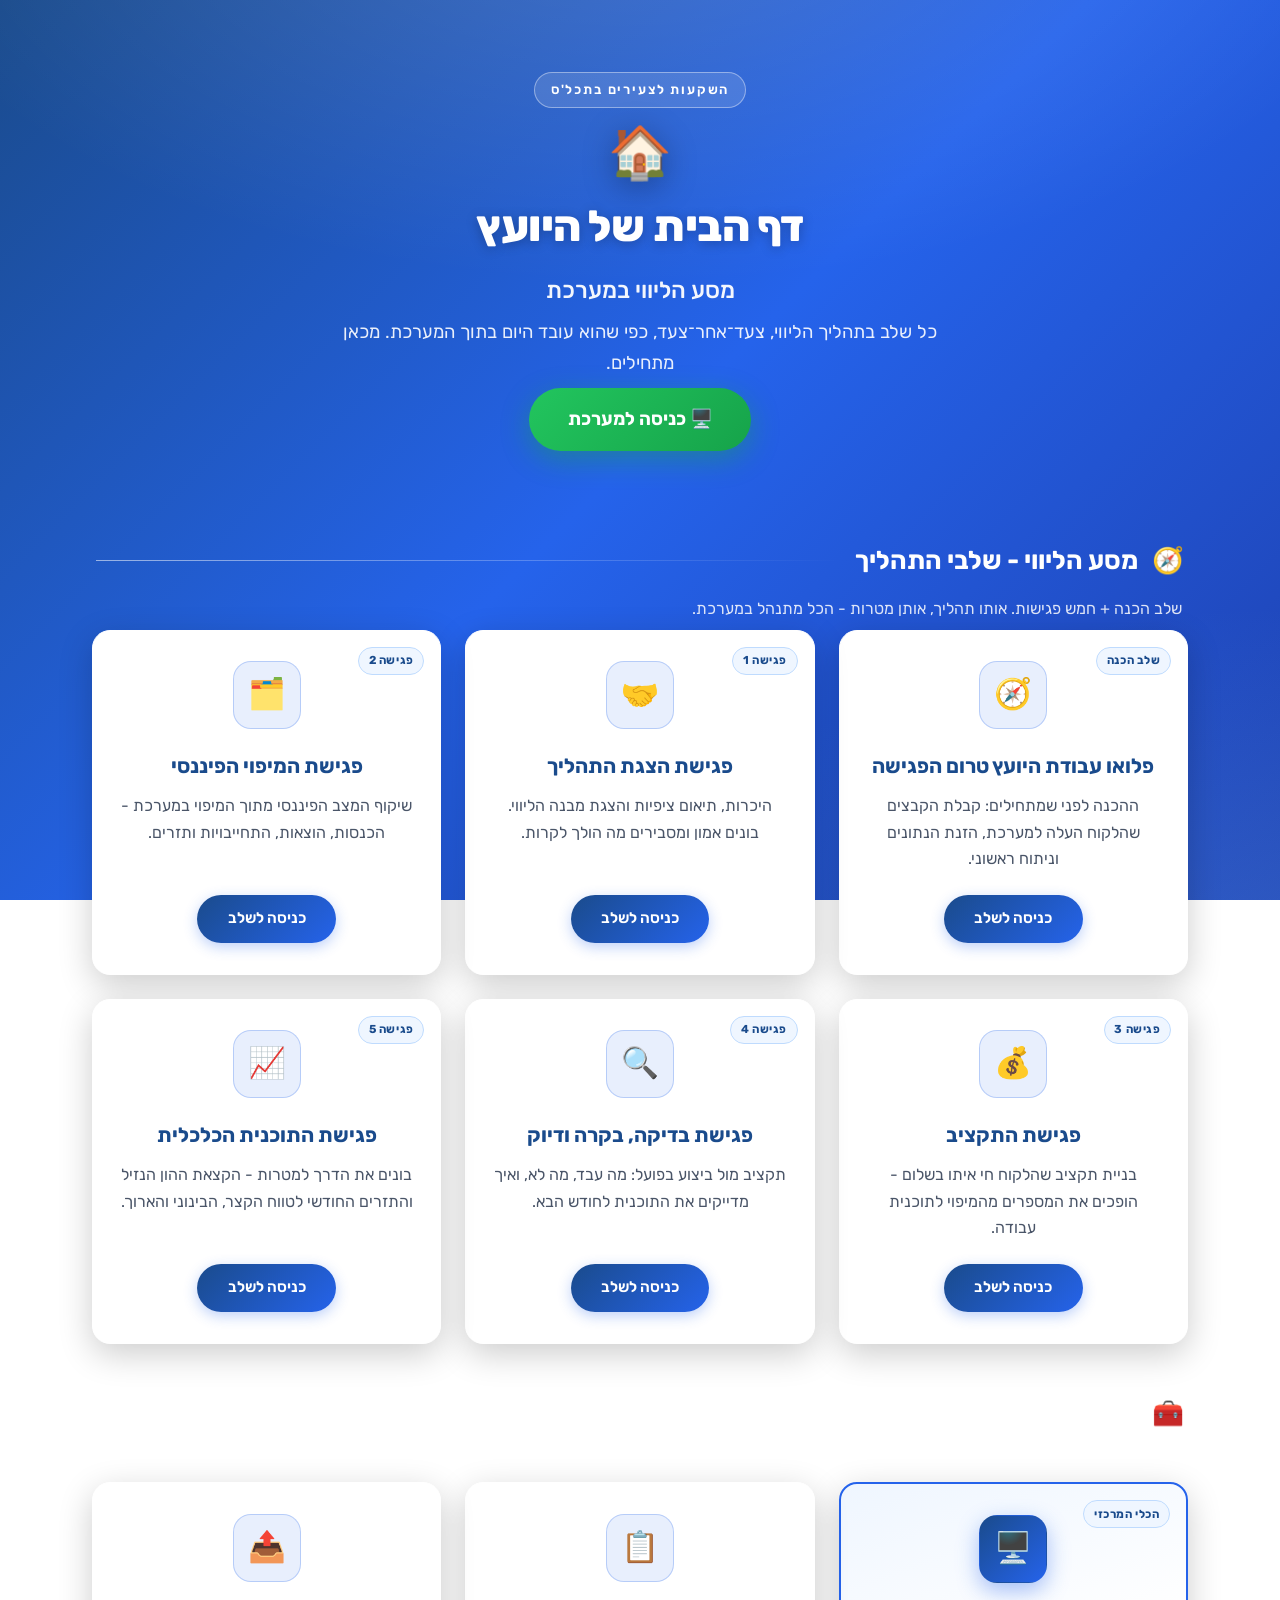
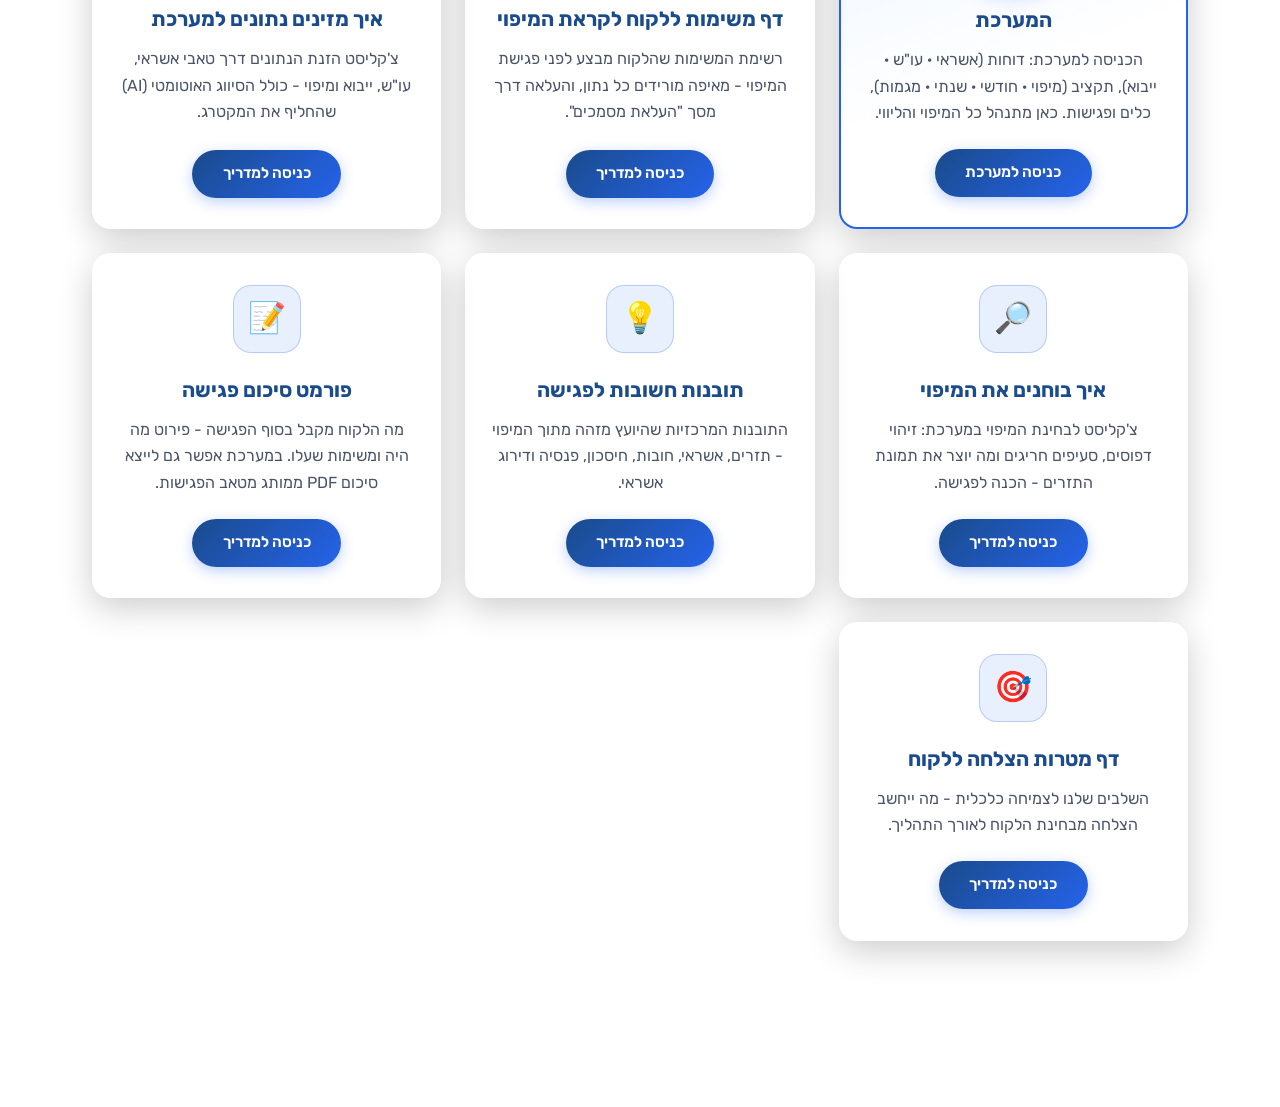
==== commit 046adff7: "כותרת דף הבית ל'דף הבית של היועץ' והסרת כל המקפים הארוכים - כותרת ראשית: 'הכלכלן של הבית' -> 'דף הבי" ====
--- a/index.html
+++ b/index.html
@@ -3,7 +3,7 @@
 <head>
   <meta charset="UTF-8">
   <meta name="viewport" content="width=device-width, initial-scale=1.0">
-  <title>הכלכלן של הבית — מדריך היועץ | השקעות לצעירים בתכל'ס</title>
+  <title>דף הבית של היועץ | השקעות לצעירים בתכל'ס</title>
   <link rel="preconnect" href="https://fonts.googleapis.com">
   <link rel="preconnect" href="https://fonts.gstatic.com" crossorigin>
   <link href="https://fonts.googleapis.com/css2?family=Rubik:wght@300;400;500;600;700;800;900&display=swap" rel="stylesheet">
@@ -14,8 +14,8 @@
     <header>
       <span class="header-eyebrow">השקעות לצעירים בתכל'ס</span>
       <div class="brand-logo">🏠</div>
-      <h1>הכלכלן של הבית</h1>
-      <h2>מדריך היועץ — מסע הליווי במערכת</h2>
+      <h1>דף הבית של היועץ</h1>
+      <h2>מסע הליווי במערכת</h2>
       <p>כל שלב בתהליך הליווי, צעד־אחר־צעד, כפי שהוא עובד היום בתוך המערכת. מכאן מתחילים.</p>
       <div class="hero-cta">
         <a href="https://app.orimipuy.com/auth" target="_blank" rel="noopener noreferrer" class="enter-system-btn">🖥️ כניסה למערכת</a>
@@ -25,10 +25,10 @@
     <!-- ============ אזור 1: מסע הליווי ============ -->
     <div class="group-heading">
       <span class="ico">🧭</span>
-      <h2>מסע הליווי — שלבי התהליך</h2>
+      <h2>מסע הליווי - שלבי התהליך</h2>
       <span class="line"></span>
     </div>
-    <p class="group-sub">שלב הכנה + חמש פגישות. אותו תהליך, אותן מטרות — הכל מתנהל במערכת.</p>
+    <p class="group-sub">שלב הכנה + חמש פגישות. אותו תהליך, אותן מטרות - הכל מתנהל במערכת.</p>
 
     <div class="tools-grid">
       <!-- שלב הכנה -->
@@ -54,7 +54,7 @@
         <span class="step-tag">פגישה 2</span>
         <div class="tool-icon">🗂️</div>
         <h3>פגישת המיפוי הפיננסי</h3>
-        <p>שיקוף המצב הפיננסי מתוך המיפוי במערכת — הכנסות, הוצאות, התחייבויות ותזרים.</p>
+        <p>שיקוף המצב הפיננסי מתוך המיפוי במערכת - הכנסות, הוצאות, התחייבויות ותזרים.</p>
         <div class="btn">כניסה לשלב</div>
       </a>
 
@@ -63,7 +63,7 @@
         <span class="step-tag">פגישה 3</span>
         <div class="tool-icon">💰</div>
         <h3>פגישת התקציב</h3>
-        <p>בניית תקציב שהלקוח חי איתו בשלום — הופכים את המספרים מהמיפוי לתוכנית עבודה.</p>
+        <p>בניית תקציב שהלקוח חי איתו בשלום - הופכים את המספרים מהמיפוי לתוכנית עבודה.</p>
         <div class="btn">כניסה לשלב</div>
       </a>
 
@@ -81,7 +81,7 @@
         <span class="step-tag">פגישה 5</span>
         <div class="tool-icon">📈</div>
         <h3>פגישת התוכנית הכלכלית</h3>
-        <p>בונים את הדרך למטרות — הקצאת ההון הנזיל והתזרים החודשי לטווח הקצר, הבינוני והארוך.</p>
+        <p>בונים את הדרך למטרות - הקצאת ההון הנזיל והתזרים החודשי לטווח הקצר, הבינוני והארוך.</p>
         <div class="btn">כניסה לשלב</div>
       </a>
     </div>
@@ -99,7 +99,7 @@
       <a href="https://app.orimipuy.com/auth" target="_blank" rel="noopener noreferrer" class="tool-card feature">
         <span class="step-tag">הכלי המרכזי</span>
         <div class="tool-icon">🖥️</div>
-        <h3>המערכת — הכלכלן של הבית</h3>
+        <h3>המערכת</h3>
         <p>הכניסה למערכת: דוחות (אשראי · עו"ש · ייבוא), תקציב (מיפוי · חודשי · שנתי · מגמות), כלים ופגישות. כאן מתנהל כל המיפוי והליווי.</p>
         <div class="btn">כניסה למערכת</div>
       </a>
@@ -108,7 +108,7 @@
       <a href="client-tasks.html" class="tool-card">
         <div class="tool-icon">📋</div>
         <h3>דף משימות ללקוח לקראת המיפוי</h3>
-        <p>רשימת המשימות שהלקוח מבצע לפני פגישת המיפוי — מאיפה מורידים כל נתון, והעלאה דרך מסך "העלאת מסמכים".</p>
+        <p>רשימת המשימות שהלקוח מבצע לפני פגישת המיפוי - מאיפה מורידים כל נתון, והעלאה דרך מסך "העלאת מסמכים".</p>
         <div class="btn">כניסה למדריך</div>
       </a>
 
@@ -116,7 +116,7 @@
       <a href="upload-data.html" class="tool-card">
         <div class="tool-icon">📤</div>
         <h3>איך מזינים נתונים למערכת</h3>
-        <p>צ'קליסט הזנת הנתונים דרך טאבי אשראי, עו"ש, ייבוא ומיפוי — כולל הסיווג האוטומטי (AI) שהחליף את המקטרג.</p>
+        <p>צ'קליסט הזנת הנתונים דרך טאבי אשראי, עו"ש, ייבוא ומיפוי - כולל הסיווג האוטומטי (AI) שהחליף את המקטרג.</p>
         <div class="btn">כניסה למדריך</div>
       </a>
 
@@ -124,7 +124,7 @@
       <a href="examine-excel.html" class="tool-card">
         <div class="tool-icon">🔎</div>
         <h3>איך בוחנים את המיפוי</h3>
-        <p>צ'קליסט לבחינת המיפוי במערכת: זיהוי דפוסים, סעיפים חריגים ומה יוצר את תמונת התזרים — הכנה לפגישה.</p>
+        <p>צ'קליסט לבחינת המיפוי במערכת: זיהוי דפוסים, סעיפים חריגים ומה יוצר את תמונת התזרים - הכנה לפגישה.</p>
         <div class="btn">כניסה למדריך</div>
       </a>
 
@@ -132,7 +132,7 @@
       <a href="insights.html" class="tool-card">
         <div class="tool-icon">💡</div>
         <h3>תובנות חשובות לפגישה</h3>
-        <p>התובנות המרכזיות שהיועץ מזהה מתוך המיפוי — תזרים, אשראי, חובות, חיסכון, פנסיה ודירוג אשראי.</p>
+        <p>התובנות המרכזיות שהיועץ מזהה מתוך המיפוי - תזרים, אשראי, חובות, חיסכון, פנסיה ודירוג אשראי.</p>
         <div class="btn">כניסה למדריך</div>
       </a>
 
@@ -140,7 +140,7 @@
       <a href="meeting-summary.html" class="tool-card">
         <div class="tool-icon">📝</div>
         <h3>פורמט סיכום פגישה</h3>
-        <p>מה הלקוח מקבל בסוף הפגישה — פירוט מה היה ומשימות שעלו. במערכת אפשר גם לייצא סיכום PDF ממותג מטאב הפגישות.</p>
+        <p>מה הלקוח מקבל בסוף הפגישה - פירוט מה היה ומשימות שעלו. במערכת אפשר גם לייצא סיכום PDF ממותג מטאב הפגישות.</p>
         <div class="btn">כניסה למדריך</div>
       </a>
 
@@ -148,13 +148,13 @@
       <a href="goals.html" class="tool-card">
         <div class="tool-icon">🎯</div>
         <h3>דף מטרות הצלחה ללקוח</h3>
-        <p>השלבים שלנו לצמיחה כלכלית — מה ייחשב הצלחה מבחינת הלקוח לאורך התהליך.</p>
+        <p>השלבים שלנו לצמיחה כלכלית - מה ייחשב הצלחה מבחינת הלקוח לאורך התהליך.</p>
         <div class="btn">כניסה למדריך</div>
       </a>
     </div>
 
     <footer>
-      <p>השקעות לצעירים בתכל'ס — כל שלבי הליווי במקום אחד</p>
+      <p>השקעות לצעירים בתכל'ס - כל שלבי הליווי במקום אחד</p>
       <p class="sign">אורי ניניו</p>
     </footer>
   </div>
--- a/style.css
+++ b/style.css
@@ -1,22 +1,23 @@
 /* ============================================================
    הכלכלן של הבית — מדריך היועץ
-   Design System (dark + gold) — The Home Economist identity
+   Design System — זהות המותג הכחולה "השקעות לצעירים בתכל'ס"
    ============================================================ */
 
 :root {
-  --gold:        #C9A86C;
-  --gold-light:  #E0C896;
-  --gold-dark:   #A88844;
-  --surface:     #0F0F0F;
-  --surface2:    #1A1A1A;
-  --surface3:    #242424;
-  --line:        #2A2A2A;
-  --txt:         #F0EDEA;
-  --muted:       #8A8178;
-  --income:      #4ADE80;
-  --expense:     #F87171;
-  --gold-grad:   linear-gradient(135deg, #E0C896 0%, #C9A86C 45%, #A88844 100%);
-  --radius:      18px;
+  --brand-dark: #1a4b8c;   /* כחול כהה — כותרות */
+  --brand:      #2563eb;   /* כחול ראשי */
+  --brand-deep: #1e40af;   /* כחול עמוק */
+  --brand-grad: linear-gradient(135deg, #1a4b8c 0%, #2563eb 100%);
+  --page-grad:  linear-gradient(135deg, #1a4b8c 0%, #2563eb 50%, #1e40af 100%);
+  --green:      #22c55e;
+  --green-dark: #16a34a;
+  --green-grad: linear-gradient(135deg, #22c55e 0%, #16a34a 100%);
+  --ink:        #1f2937;   /* טקסט בכרטיסים */
+  --muted:      #4a5568;   /* טקסט משני (בשימוש גם inline) */
+  --line:       #eef2f7;   /* גבולות בהירים */
+  --gold:       #1a4b8c;   /* alias לשם ותק — ממופה לכחול המותג */
+  --expense:    #dc2626;
+  --radius:     18px;
 }
 
 * {
@@ -25,19 +26,17 @@
   padding: 0;
 }
 
-html, body {
-  direction: rtl;
-}
+html, body { direction: rtl; }
 
 body {
   font-family: 'Rubik', 'Heebo', sans-serif;
   background:
-    radial-gradient(1100px 560px at 50% -12%, rgba(201, 168, 108, 0.14), transparent 70%),
-    radial-gradient(900px 500px at 100% 110%, rgba(201, 168, 108, 0.06), transparent 70%),
-    var(--surface);
+    radial-gradient(1100px 560px at 50% -12%, rgba(255, 255, 255, 0.16), transparent 70%),
+    radial-gradient(900px 520px at 100% 108%, rgba(96, 165, 250, 0.28), transparent 70%),
+    var(--page-grad);
   background-attachment: fixed;
   min-height: 100vh;
-  color: var(--txt);
+  color: var(--ink);
   line-height: 1.7;
   -webkit-font-smoothing: antialiased;
 }
@@ -56,38 +55,35 @@
   animation: fadeInUp 0.6s ease-out;
 }
 
-.container.narrow {
-  max-width: 900px;
-}
+.container.narrow { max-width: 900px; }
 
 /* ---------- Header ---------- */
 header {
   text-align: center;
   padding: 2.5rem 1rem 2rem;
+  color: #ffffff;
 }
 
 .brand-logo {
   font-size: 3.2rem;
   line-height: 1;
   margin-bottom: 0.75rem;
-  filter: drop-shadow(0 4px 18px rgba(201, 168, 108, 0.35));
+  filter: drop-shadow(0 6px 16px rgba(0, 0, 0, 0.3));
 }
 
 header h1 {
   font-size: 2.7rem;
   font-weight: 800;
   letter-spacing: -0.01em;
-  background: var(--gold-grad);
-  -webkit-background-clip: text;
-  background-clip: text;
-  -webkit-text-fill-color: transparent;
+  color: #ffffff;
+  text-shadow: 0 2px 12px rgba(0, 0, 0, 0.25);
   margin-bottom: 0.5rem;
 }
 
 header h2 {
   font-size: 1.45rem;
   font-weight: 500;
-  color: var(--txt);
+  color: #ffffff;
   opacity: 0.95;
   margin-bottom: 0.4rem;
 }
@@ -95,7 +91,7 @@
 header p {
   font-size: 1.15rem;
   font-weight: 400;
-  color: var(--muted);
+  color: rgba(255, 255, 255, 0.9);
   max-width: 640px;
   margin: 0.2rem auto 0;
 }
@@ -105,10 +101,10 @@
   font-size: 0.82rem;
   font-weight: 600;
   letter-spacing: 0.14em;
-  color: var(--gold);
+  color: #ffffff;
   text-transform: uppercase;
-  border: 1px solid rgba(201, 168, 108, 0.35);
-  background: rgba(201, 168, 108, 0.07);
+  border: 1px solid rgba(255, 255, 255, 0.4);
+  background: rgba(255, 255, 255, 0.12);
   padding: 0.35rem 1rem;
   border-radius: 50px;
   margin-bottom: 1.2rem;
@@ -128,19 +124,19 @@
   align-items: center;
   gap: 0.6rem;
   padding: 1rem 2.4rem;
-  background: var(--gold-grad);
-  color: #0F0F0F;
+  background: var(--green-grad);
+  color: #ffffff;
   text-decoration: none;
   border-radius: 50px;
   font-size: 1.15rem;
   font-weight: 700;
-  box-shadow: 0 8px 30px rgba(201, 168, 108, 0.35);
+  box-shadow: 0 8px 28px rgba(22, 163, 74, 0.45);
   transition: transform 0.25s ease, box-shadow 0.25s ease;
 }
 
 .enter-system-btn:hover {
   transform: translateY(-3px);
-  box-shadow: 0 12px 40px rgba(201, 168, 108, 0.5);
+  box-shadow: 0 12px 36px rgba(22, 163, 74, 0.6);
 }
 
 /* ---------- Section-group heading (index zones) ---------- */
@@ -153,24 +149,22 @@
 }
 
 .group-heading .num,
-.group-heading .ico {
-  font-size: 1.6rem;
-}
+.group-heading .ico { font-size: 1.6rem; }
 
 .group-heading h2 {
   font-size: 1.6rem;
   font-weight: 700;
-  color: var(--txt);
+  color: #ffffff;
 }
 
 .group-heading .line {
   flex: 1;
   height: 1px;
-  background: linear-gradient(90deg, rgba(201, 168, 108, 0.4), transparent);
+  background: linear-gradient(90deg, rgba(255, 255, 255, 0.55), transparent);
 }
 
 .group-sub {
-  color: var(--muted);
+  color: rgba(255, 255, 255, 0.85);
   font-size: 1rem;
   margin: -0.5rem 0.35rem 0;
 }
@@ -185,14 +179,14 @@
 
 .tool-card {
   position: relative;
-  background: var(--surface2);
-  border: 1px solid var(--line);
+  background: #ffffff;
+  border: 1px solid #ffffff;
   border-radius: var(--radius);
   padding: 1.9rem 1.6rem;
-  box-shadow: 0 8px 30px rgba(0, 0, 0, 0.35);
-  transition: transform 0.3s ease, box-shadow 0.3s ease, border-color 0.3s ease;
+  box-shadow: 0 10px 34px rgba(0, 0, 0, 0.2);
+  transition: transform 0.3s ease, box-shadow 0.3s ease;
   text-decoration: none;
-  color: var(--txt);
+  color: var(--ink);
   display: flex;
   flex-direction: column;
   align-items: center;
@@ -211,8 +205,7 @@
 
 .tool-card:hover {
   transform: translateY(-8px);
-  border-color: rgba(201, 168, 108, 0.5);
-  box-shadow: 0 18px 50px rgba(0, 0, 0, 0.5), 0 0 0 1px rgba(201, 168, 108, 0.15);
+  box-shadow: 0 22px 55px rgba(0, 0, 0, 0.32);
 }
 
 .tool-card .step-tag {
@@ -222,9 +215,9 @@
   font-size: 0.72rem;
   font-weight: 700;
   letter-spacing: 0.05em;
-  color: var(--gold);
-  background: rgba(201, 168, 108, 0.1);
-  border: 1px solid rgba(201, 168, 108, 0.3);
+  color: var(--brand-dark);
+  background: #eff6ff;
+  border: 1px solid #bfdbfe;
   padding: 0.2rem 0.6rem;
   border-radius: 50px;
 }
@@ -232,33 +225,33 @@
 .tool-icon {
   width: 68px;
   height: 68px;
-  background: rgba(201, 168, 108, 0.12);
-  border: 1px solid rgba(201, 168, 108, 0.35);
+  background: rgba(37, 99, 235, 0.1);
+  border: 1px solid rgba(37, 99, 235, 0.25);
   border-radius: 18px;
   display: flex;
   align-items: center;
   justify-content: center;
   margin-bottom: 1.25rem;
   font-size: 1.9rem;
-  color: var(--gold);
+  color: var(--brand);
+}
+
+.tool-card.feature {
+  border: 2px solid var(--brand);
+  background: linear-gradient(160deg, #eff6ff 0%, #ffffff 55%);
 }
 
 .tool-card.feature .tool-icon {
-  background: var(--gold-grad);
-  color: #0F0F0F;
+  background: var(--brand-grad);
+  color: #ffffff;
   border-color: transparent;
-  box-shadow: 0 8px 24px rgba(201, 168, 108, 0.35);
-}
-
-.tool-card.feature {
-  border-color: rgba(201, 168, 108, 0.4);
-  background: linear-gradient(160deg, rgba(201, 168, 108, 0.08), var(--surface2) 55%);
+  box-shadow: 0 8px 22px rgba(37, 99, 235, 0.4);
 }
 
 .tool-card h3 {
   font-size: 1.28rem;
   font-weight: 700;
-  color: var(--gold);
+  color: var(--brand-dark);
   margin-bottom: 0.6rem;
 }
 
@@ -271,43 +264,37 @@
 
 .tool-card .btn {
   margin-top: 1.4rem;
-  background: var(--surface3);
-  border: 1px solid var(--line);
-  color: var(--gold);
-  padding: 0.7rem 1.8rem;
+  background: var(--brand-grad);
+  border: none;
+  color: #ffffff;
+  padding: 0.7rem 1.9rem;
   border-radius: 50px;
   font-weight: 600;
   font-size: 0.95rem;
   transition: all 0.3s ease;
+  box-shadow: 0 4px 14px rgba(37, 99, 235, 0.3);
 }
 
 .tool-card:hover .btn {
-  background: var(--gold-grad);
-  color: #0F0F0F;
-  border-color: transparent;
-}
-
-.tool-card.feature .btn {
-  background: var(--gold-grad);
-  color: #0F0F0F;
-  border-color: transparent;
+  transform: scale(1.04);
+  box-shadow: 0 6px 20px rgba(37, 99, 235, 0.45);
 }
 
 /* ---------- Content sections (inner pages) ---------- */
 .section {
-  background: var(--surface2);
+  background: #ffffff;
   border: 1px solid var(--line);
   border-radius: var(--radius);
   padding: 1.9rem;
   margin-bottom: 1.4rem;
-  box-shadow: 0 6px 24px rgba(0, 0, 0, 0.3);
-  transition: transform 0.3s ease, border-color 0.3s ease;
+  box-shadow: 0 8px 28px rgba(0, 0, 0, 0.16);
+  transition: transform 0.3s ease, box-shadow 0.3s ease;
   animation: fadeInUp 0.5s ease-out both;
 }
 
 .section:hover {
   transform: translateY(-4px);
-  border-color: rgba(201, 168, 108, 0.35);
+  box-shadow: 0 14px 38px rgba(0, 0, 0, 0.22);
 }
 
 .section:nth-of-type(1) { animation-delay: 0.05s; }
@@ -331,26 +318,26 @@
   width: 46px;
   height: 46px;
   min-width: 46px;
-  background: var(--gold-grad);
-  color: #0F0F0F;
+  background: var(--brand-grad);
+  color: #ffffff;
   border-radius: 50%;
   display: flex;
   align-items: center;
   justify-content: center;
   font-weight: 800;
   font-size: 1.25rem;
-  box-shadow: 0 4px 14px rgba(201, 168, 108, 0.3);
+  box-shadow: 0 4px 14px rgba(37, 99, 235, 0.35);
 }
 
 .section-title {
   font-size: 1.35rem;
   font-weight: 700;
-  color: var(--txt);
+  color: var(--brand-dark);
 }
 
 .section-content {
   font-size: 1.08rem;
-  color: var(--muted);
+  color: #374151;
   padding-right: 0.25rem;
 }
 
@@ -363,8 +350,8 @@
 .checklist li {
   padding: 0.7rem 0;
   font-size: 1.08rem;
-  color: var(--txt);
-  border-bottom: 1px solid var(--line);
+  color: #374151;
+  border-bottom: 1px solid #f1f4f8;
   display: flex;
   align-items: flex-start;
   gap: 0.7rem;
@@ -374,7 +361,7 @@
 
 .checklist li::before {
   content: "✓";
-  color: var(--gold);
+  color: var(--green);
   font-weight: bold;
   min-width: 20px;
 }
@@ -384,67 +371,81 @@
   margin-top: 0.5rem;
   margin-right: 1.5rem;
   padding-right: 1rem;
-  border-right: 2px solid rgba(201, 168, 108, 0.4);
+  border-right: 2px solid #93c5fd;
   width: 100%;
 }
 
 .sub-list li {
   padding: 0.35rem 0;
   font-size: 1rem;
-  color: var(--muted);
+  color: #4b5563;
   border-bottom: none;
 }
 
 .sub-list li::before { content: none; }
 
 /* ---------- Highlighted panels ---------- */
-.goals-section,
-.purpose-box {
-  background: linear-gradient(135deg, rgba(201, 168, 108, 0.13), rgba(201, 168, 108, 0.04));
-  border: 1px solid rgba(201, 168, 108, 0.3);
+/* Goals — warm yellow */
+.goals-section {
+  background: linear-gradient(135deg, #fef9c3 0%, #fde68a 100%);
+  border: 1px solid #fcd34d;
   border-radius: var(--radius);
   padding: 1.9rem;
   margin-bottom: 1.6rem;
-  box-shadow: 0 6px 24px rgba(0, 0, 0, 0.25);
-}
-
-.goals-section h3,
+  box-shadow: 0 8px 28px rgba(0, 0, 0, 0.16);
+}
+
+.goals-section h3 {
+  font-size: 1.35rem;
+  font-weight: 700;
+  color: #92400e;
+  margin-bottom: 1rem;
+  display: flex;
+  align-items: center;
+  gap: 0.5rem;
+}
+
+.goals-section ul { list-style: none; }
+
+.goals-section li {
+  padding: 0.55rem 0;
+  font-size: 1.08rem;
+  color: #78350f;
+  display: flex;
+  align-items: flex-start;
+  gap: 0.7rem;
+}
+
+.goals-section li::before { content: "🎯"; }
+
+/* Purpose — light blue */
+.purpose-box {
+  background: linear-gradient(135deg, #eff6ff 0%, #dbeafe 100%);
+  border: 1px solid #bfdbfe;
+  border-radius: var(--radius);
+  padding: 1.9rem;
+  margin-bottom: 1.6rem;
+  box-shadow: 0 8px 28px rgba(0, 0, 0, 0.12);
+}
+
 .purpose-box h3 {
   font-size: 1.35rem;
   font-weight: 700;
-  color: var(--gold);
+  color: var(--brand-dark);
   margin-bottom: 1rem;
   display: flex;
   align-items: center;
   gap: 0.5rem;
 }
 
-.goals-section ul,
-.purpose-box ul { list-style: none; }
-
-.goals-section li,
-.purpose-box li {
-  padding: 0.55rem 0;
-  font-size: 1.08rem;
-  color: var(--txt);
-  display: flex;
-  align-items: flex-start;
-  gap: 0.7rem;
-}
-
-.goals-section li::before { content: "🎯"; }
-
-.purpose-box p {
-  color: var(--txt);
-  font-size: 1.08rem;
-}
-
-/* Notes box (grey, gold accent) */
+.purpose-box p { color: #1e3a5f; font-size: 1.08rem; }
+
+/* Notes box (blue accent) */
 .notes-box,
 .note-box {
-  background: var(--surface2);
-  border: 1px solid var(--line);
-  border-right: 3px solid var(--gold);
+  background: #f8fafc;
+  border: 1px solid #e5e7eb;
+  border-right: 3px solid var(--brand);
   border-radius: var(--radius);
   padding: 1.6rem 1.9rem;
   margin-bottom: 1.6rem;
@@ -454,14 +455,12 @@
 .note-box h3 {
   font-size: 1.2rem;
   font-weight: 700;
-  color: var(--gold);
+  color: var(--brand-dark);
   margin-bottom: 0.8rem;
 }
 
 .notes-box ul,
-.note-box ul {
-  list-style: none;
-}
+.note-box ul { list-style: none; }
 
 .notes-box li,
 .note-box li {
@@ -475,26 +474,26 @@
 .notes-box li::before,
 .note-box li::before {
   content: "•";
-  color: var(--gold);
+  color: var(--brand);
   font-weight: bold;
 }
 
-/* After-meeting / summary (green accent) */
+/* After-meeting / summary (green) */
 .after-section,
 .summary-section {
-  background: linear-gradient(135deg, rgba(74, 222, 128, 0.1), rgba(74, 222, 128, 0.03));
-  border: 1px solid rgba(74, 222, 128, 0.25);
+  background: linear-gradient(135deg, #dcfce7 0%, #bbf7d0 100%);
+  border: 1px solid #86efac;
   border-radius: var(--radius);
   padding: 1.9rem;
   margin-top: 1.8rem;
-  box-shadow: 0 6px 24px rgba(0, 0, 0, 0.25);
+  box-shadow: 0 8px 28px rgba(0, 0, 0, 0.16);
 }
 
 .after-section h3,
 .summary-section h3 {
   font-size: 1.35rem;
   font-weight: 700;
-  color: var(--income);
+  color: #166534;
   margin-bottom: 1rem;
   display: flex;
   align-items: center;
@@ -508,7 +507,7 @@
 .summary-section li {
   padding: 0.55rem 0;
   font-size: 1.08rem;
-  color: var(--txt);
+  color: #14532d;
   display: flex;
   align-items: flex-start;
   gap: 0.7rem;
@@ -519,8 +518,8 @@
 
 /* Warning */
 .warning {
-  background: rgba(248, 113, 113, 0.1);
-  border: 1px solid rgba(248, 113, 113, 0.35);
+  background: #fef2f2;
+  border: 1px solid #fecaca;
   color: var(--expense);
   border-radius: 12px;
   padding: 0.7rem 1rem;
@@ -535,10 +534,10 @@
   display: flex;
   align-items: flex-start;
   gap: 0.5rem;
-  color: var(--gold);
+  color: #1d4ed8;
   font-size: 0.95rem;
-  background: rgba(201, 168, 108, 0.07);
-  border: 1px solid rgba(201, 168, 108, 0.2);
+  background: #eff6ff;
+  border: 1px solid #bfdbfe;
   border-radius: 12px;
   padding: 0.7rem 0.9rem;
 }
@@ -550,9 +549,9 @@
   gap: 0.35rem;
   font-size: 0.85rem;
   font-weight: 600;
-  color: var(--gold);
-  background: rgba(201, 168, 108, 0.1);
-  border: 1px solid rgba(201, 168, 108, 0.3);
+  color: var(--brand-dark);
+  background: #eff6ff;
+  border: 1px solid #bfdbfe;
   padding: 0.15rem 0.7rem;
   border-radius: 50px;
   margin-inline-start: 0.4rem;
@@ -562,7 +561,6 @@
 /* ---------- Buttons / links ---------- */
 .cta-btn,
 .form-btn,
-.template-link,
 .export-btn,
 .copy-btn {
   display: inline-flex;
@@ -570,8 +568,8 @@
   justify-content: center;
   gap: 0.5rem;
   padding: 0.95rem 2rem;
-  background: var(--gold-grad);
-  color: #0F0F0F;
+  background: var(--green-grad);
+  color: #ffffff;
   text-decoration: none;
   border: none;
   border-radius: 50px;
@@ -579,18 +577,39 @@
   font-weight: 700;
   font-family: inherit;
   cursor: pointer;
-  box-shadow: 0 6px 22px rgba(201, 168, 108, 0.3);
+  box-shadow: 0 6px 20px rgba(22, 163, 74, 0.4);
   transition: transform 0.25s ease, box-shadow 0.25s ease;
   margin-top: 1rem;
 }
 
 .cta-btn:hover,
 .form-btn:hover,
-.template-link:hover,
 .export-btn:hover,
 .copy-btn:hover {
   transform: translateY(-3px);
-  box-shadow: 0 10px 30px rgba(201, 168, 108, 0.45);
+  box-shadow: 0 10px 28px rgba(22, 163, 74, 0.55);
+}
+
+.template-link {
+  display: inline-flex;
+  align-items: center;
+  justify-content: center;
+  gap: 0.5rem;
+  padding: 0.95rem 2rem;
+  background: var(--brand-grad);
+  color: #ffffff;
+  text-decoration: none;
+  border-radius: 50px;
+  font-size: 1.08rem;
+  font-weight: 700;
+  box-shadow: 0 6px 20px rgba(37, 99, 235, 0.35);
+  transition: transform 0.25s ease, box-shadow 0.25s ease;
+  margin-top: 1rem;
+}
+
+.template-link:hover {
+  transform: translateY(-3px);
+  box-shadow: 0 10px 28px rgba(37, 99, 235, 0.5);
 }
 
 .export-btn,
@@ -602,9 +621,9 @@
   gap: 0.4rem;
   margin-top: 0.4rem;
   padding: 0.5rem 1.1rem;
-  background: var(--surface3);
-  border: 1px solid var(--line);
-  color: var(--gold);
+  background: #ffffff;
+  border: 1px solid #bfdbfe;
+  color: var(--brand);
   text-decoration: none;
   border-radius: 10px;
   font-size: 0.92rem;
@@ -613,8 +632,9 @@
 }
 
 .external-link:hover {
-  border-color: rgba(201, 168, 108, 0.5);
+  border-color: var(--brand);
   transform: translateY(-2px);
+  box-shadow: 0 4px 14px rgba(37, 99, 235, 0.25);
 }
 
 .external-link::after { content: "🔗"; font-size: 0.85rem; }
@@ -624,55 +644,63 @@
   display: inline-flex;
   align-items: center;
   gap: 0.5rem;
-  color: var(--muted);
+  color: #ffffff;
   text-decoration: none;
   font-size: 0.98rem;
   font-weight: 500;
   margin-bottom: 1rem;
   padding: 0.5rem 1rem;
-  background: var(--surface2);
-  border: 1px solid var(--line);
+  background: rgba(255, 255, 255, 0.12);
+  border: 1px solid rgba(255, 255, 255, 0.25);
   border-radius: 50px;
   transition: all 0.3s ease;
 }
 
 .back-link:hover {
-  color: var(--gold);
-  border-color: rgba(201, 168, 108, 0.4);
+  background: rgba(255, 255, 255, 0.22);
+  border-color: rgba(255, 255, 255, 0.5);
 }
 
 /* ---------- Footer ---------- */
 footer {
   text-align: center;
   padding: 2.5rem 2rem 1.5rem;
-  color: var(--muted);
+  color: rgba(255, 255, 255, 0.85);
   font-size: 0.95rem;
 }
 
 footer .sign {
   margin-top: 0.8rem;
   font-size: 0.85rem;
-  color: var(--gold);
+  color: #ffffff;
   font-weight: 600;
 }
 
 /* ---------- Meeting-summary template ---------- */
 .template-text {
-  background: var(--surface);
-  border: 1px solid var(--line);
+  background: #f8fafc;
+  border: 1px solid #e5e7eb;
+  border-right: 4px solid var(--brand);
   border-radius: 12px;
   padding: 1.1rem 1.3rem;
-  color: var(--txt);
+  color: #374151;
   font-size: 1.05rem;
   line-height: 1.9;
 }
 
 .placeholder {
-  color: var(--gold);
+  background: #dbeafe;
+  color: #1e40af;
+  padding: 0.15rem 0.5rem;
+  border-radius: 4px;
   font-weight: 600;
 }
 
-.section .section-title.solo { margin-bottom: 1rem; }
+.section-title.solo {
+  margin-bottom: 1rem;
+  padding-bottom: 0.5rem;
+  border-bottom: 2px solid #e5e7eb;
+}
 
 /* ---------- Goals image page ---------- */
 .image-container {
@@ -689,8 +717,8 @@
   height: auto;
   display: block;
   border-radius: var(--radius);
-  border: 1px solid var(--line);
-  box-shadow: 0 12px 40px rgba(0, 0, 0, 0.5);
+  border: 4px solid #ffffff;
+  box-shadow: 0 14px 40px rgba(0, 0, 0, 0.3);
 }
 
 .back-link.fixed {
@@ -699,7 +727,12 @@
   inset-inline-end: 15px;
   z-index: 100;
   margin: 0;
-}
+  background: rgba(255, 255, 255, 0.95);
+  color: var(--brand-dark);
+  border-color: rgba(26, 75, 140, 0.2);
+}
+
+.back-link.fixed:hover { background: #ffffff; }
 
 /* ---------- Responsive ---------- */
 @media (max-width: 768px) {
@@ -723,32 +756,33 @@
 @media print {
   body { background: #ffffff; color: #111111; }
   .container { max-width: 100%; padding: 0; }
-  header { padding: 1rem 0 1.5rem; }
+  header { padding: 1rem 0 1.5rem; color: var(--brand-dark); }
   .brand-logo { filter: none; }
-  header h1 { -webkit-text-fill-color: #A88844; color: #A88844; text-shadow: none; }
+  header h1 { color: var(--brand-dark); text-shadow: none; }
   header p { color: #444; }
   .back-link, .export-btn, .copy-btn, .enter-system-btn { display: none !important; }
   .section {
     background: #fff;
     box-shadow: none;
     border: 1px solid #ddd;
+    border-right: 4px solid var(--brand);
     page-break-inside: avoid;
     margin-bottom: 1rem;
     padding: 1.3rem;
     animation: none;
   }
-  .section-title { color: #111; }
+  .section-title { color: var(--brand-dark); }
   .checklist li { color: #111; border-color: #eee; }
-  .checklist li::before { color: #A88844; }
+  .checklist li::before { color: var(--green-dark); }
   .sub-list li { color: #444; }
   .external-link {
     background: none;
-    color: #A88844;
+    color: var(--brand);
     border: none;
     padding: 0;
     text-decoration: underline;
   }
   .external-link::after { content: " (" attr(href) ")"; font-size: 0.8rem; color: #777; }
   footer { color: #777; }
-  footer .sign { color: #A88844; }
-}
+  footer .sign { color: var(--brand-dark); }
+}
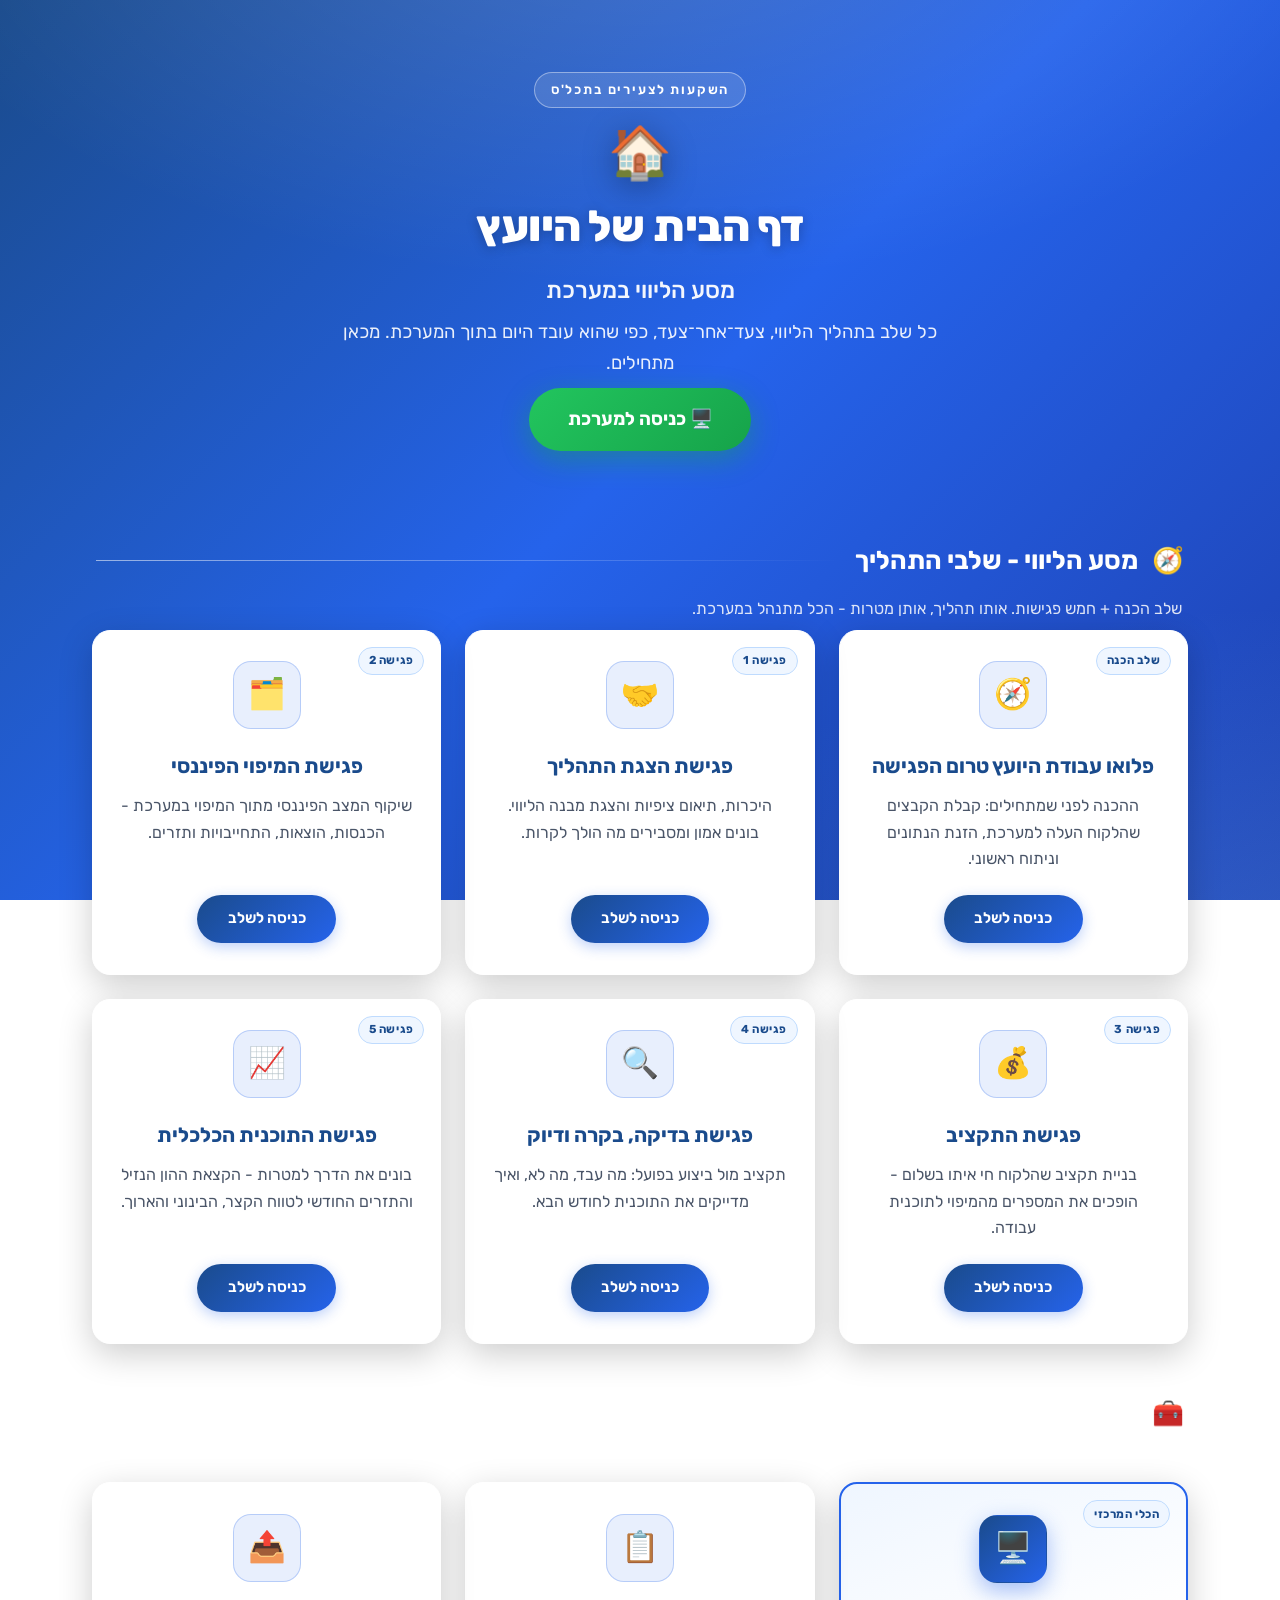
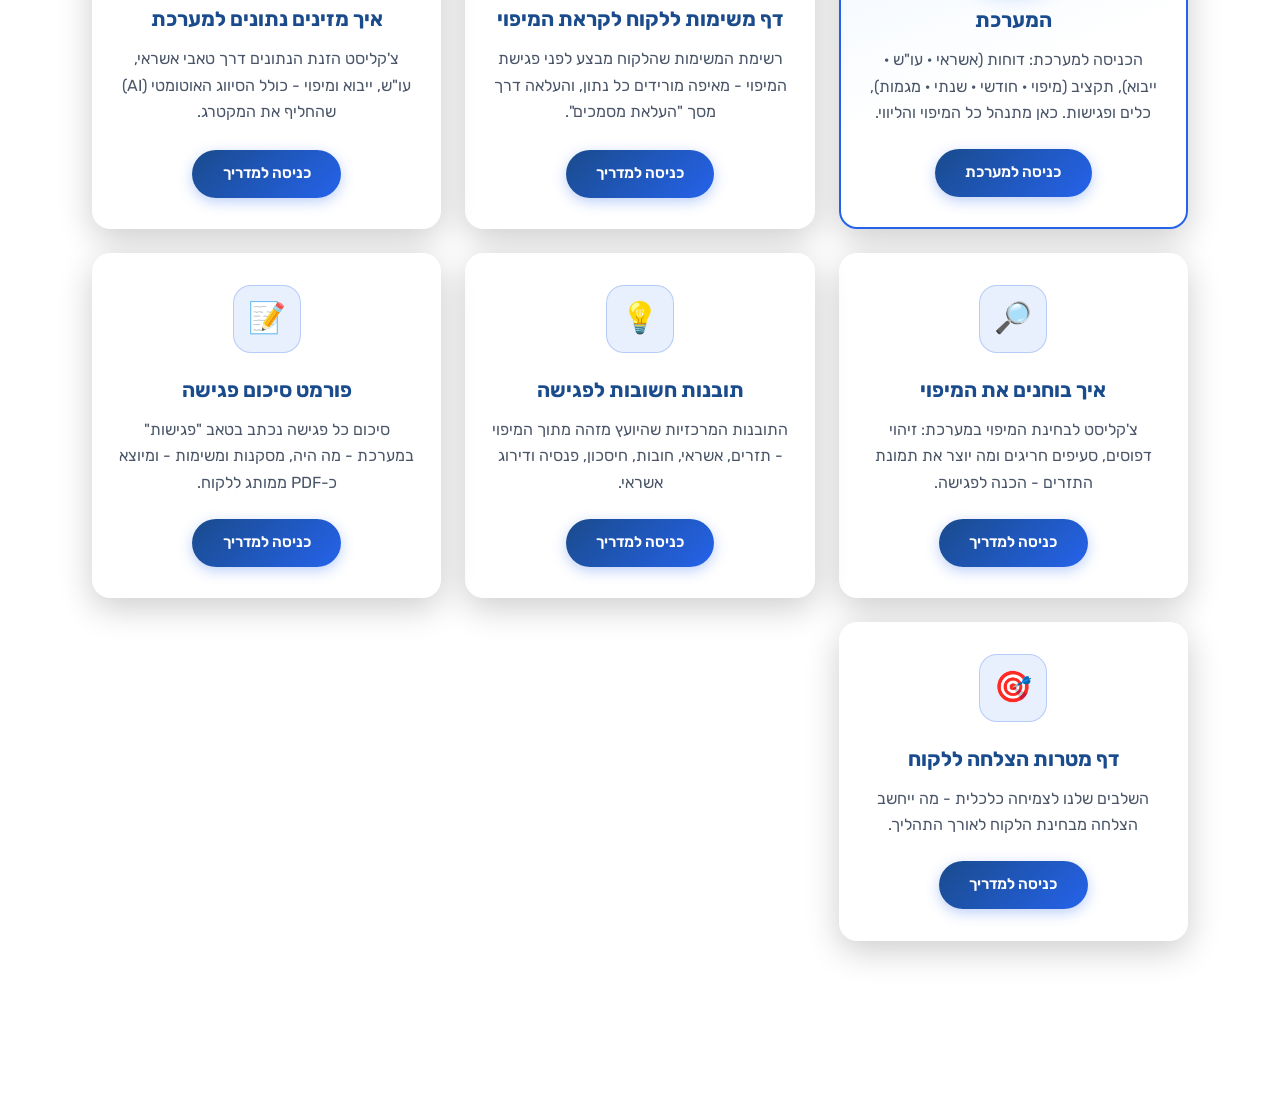
==== commit 9a59a9b6: "עדכון: משימות הלקוח וסיכומי הפגישות מתנהלים במערכת - דף משימות הלקוח: הרשימה נמצאת במערכת, כפתור 'כנ" ====
--- a/index.html
+++ b/index.html
@@ -140,7 +140,7 @@
       <a href="meeting-summary.html" class="tool-card">
         <div class="tool-icon">📝</div>
         <h3>פורמט סיכום פגישה</h3>
-        <p>מה הלקוח מקבל בסוף הפגישה - פירוט מה היה ומשימות שעלו. במערכת אפשר גם לייצא סיכום PDF ממותג מטאב הפגישות.</p>
+        <p>סיכום כל פגישה נכתב בטאב "פגישות" במערכת - מה היה, מסקנות ומשימות - ומיוצא כ-PDF ממותג ללקוח.</p>
         <div class="btn">כניסה למדריך</div>
       </a>
 
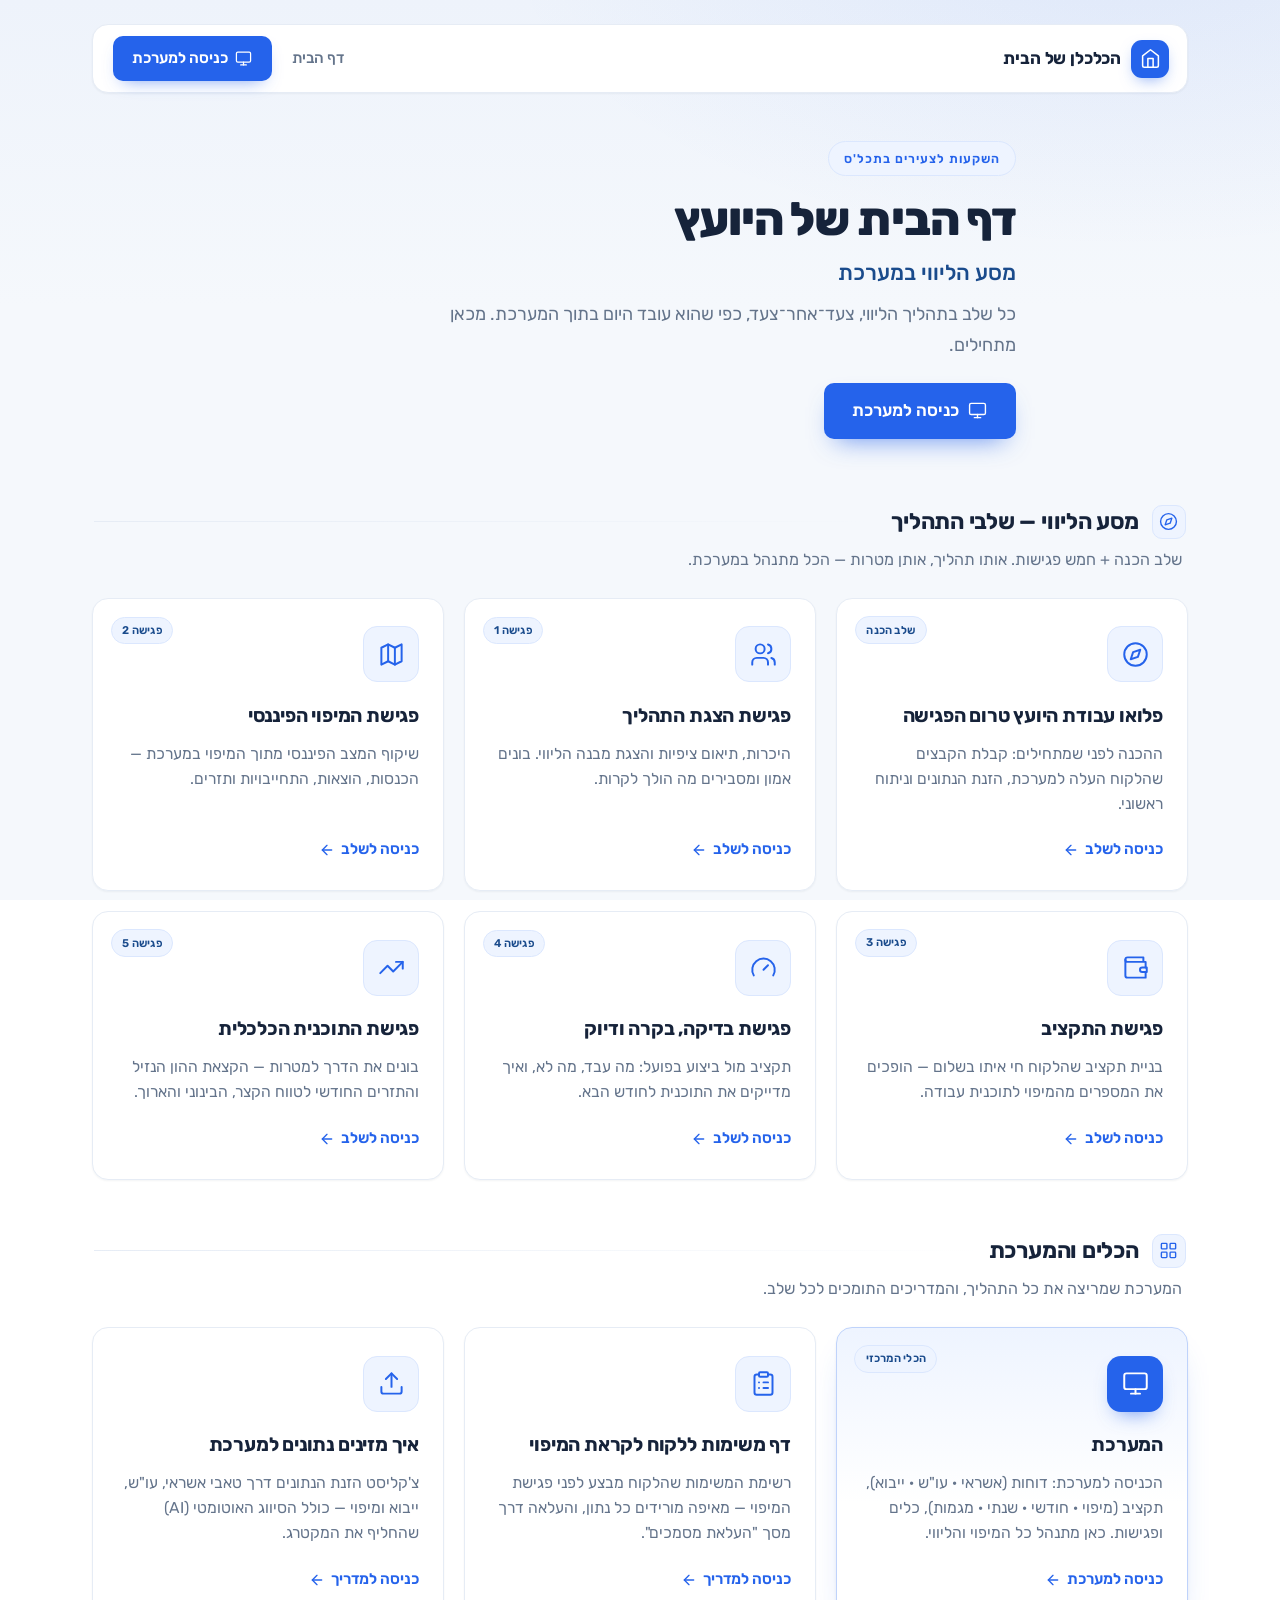
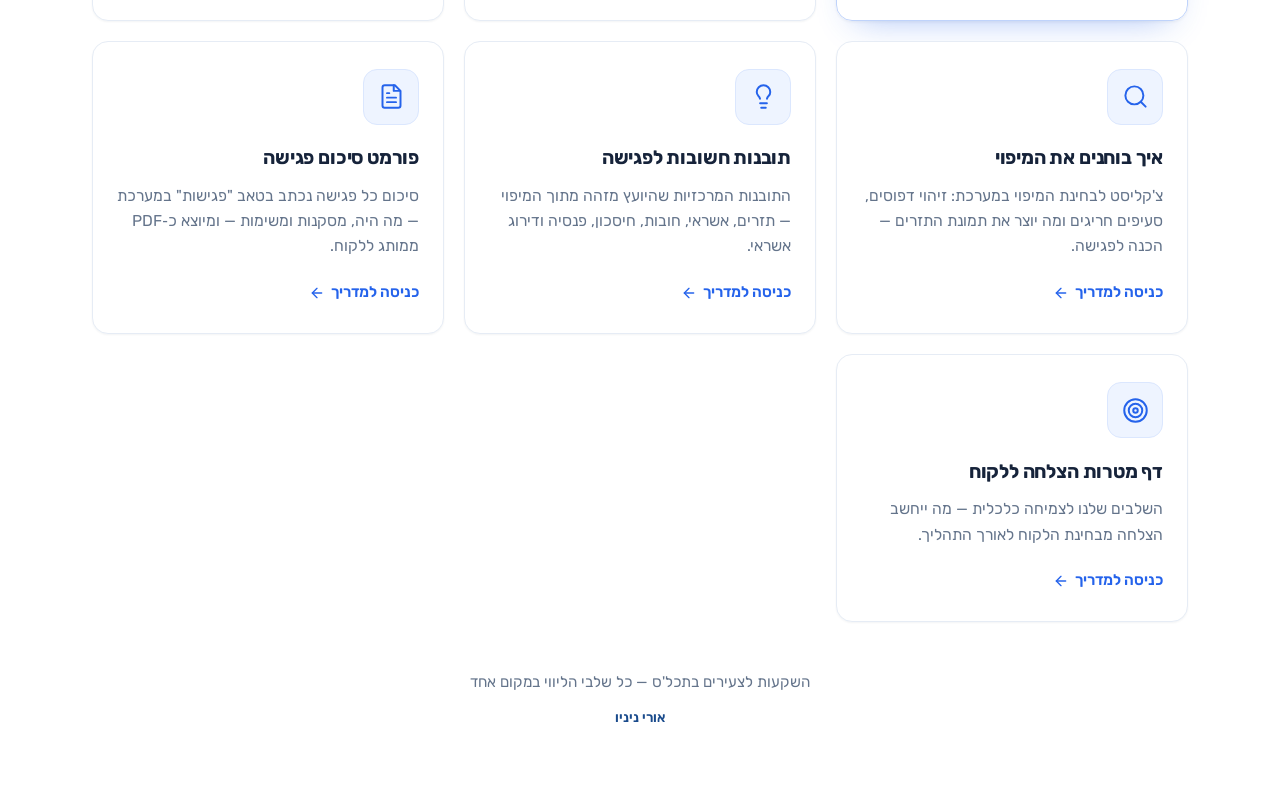
==== commit a93722e3: "עיצוב מחדש נקי בהשראת 21st.dev: רקע בהיר, כרטיסים לבנים, נאב־בר ואייקוני SVG במקום אימוג'ים - style." ====
--- a/index.html
+++ b/index.html
@@ -11,30 +11,53 @@
 </head>
 <body>
   <div class="container">
-    <header>
+
+    <nav class="navbar">
+      <a class="nav-brand" href="index.html">
+        <span class="nav-mark">
+          <svg class="ic" xmlns="http://www.w3.org/2000/svg" viewBox="0 0 24 24" fill="none" stroke="currentColor" stroke-width="1.75" stroke-linecap="round" stroke-linejoin="round"><path d="m3 9 9-7 9 7v11a2 2 0 0 1-2 2H5a2 2 0 0 1-2-2z"/><path d="M9 22V12h6v10"/></svg>
+        </span>
+        <span class="nav-brand-text">הכלכלן של הבית</span>
+      </a>
+      <div class="nav-actions">
+        <a class="nav-link" href="index.html">דף הבית</a>
+        <a class="nav-cta" href="https://app.orimipuy.com/auth" target="_blank" rel="noopener noreferrer">
+          <svg class="ic" xmlns="http://www.w3.org/2000/svg" viewBox="0 0 24 24" fill="none" stroke="currentColor" stroke-width="1.75" stroke-linecap="round" stroke-linejoin="round"><rect width="20" height="14" x="2" y="3" rx="2"/><line x1="8" x2="16" y1="21" y2="21"/><line x1="12" x2="12" y1="17" y2="21"/></svg>
+          כניסה למערכת
+        </a>
+      </div>
+    </nav>
+
+    <header class="hero">
       <span class="header-eyebrow">השקעות לצעירים בתכל'ס</span>
-      <div class="brand-logo">🏠</div>
       <h1>דף הבית של היועץ</h1>
       <h2>מסע הליווי במערכת</h2>
       <p>כל שלב בתהליך הליווי, צעד־אחר־צעד, כפי שהוא עובד היום בתוך המערכת. מכאן מתחילים.</p>
       <div class="hero-cta">
-        <a href="https://app.orimipuy.com/auth" target="_blank" rel="noopener noreferrer" class="enter-system-btn">🖥️ כניסה למערכת</a>
+        <a href="https://app.orimipuy.com/auth" target="_blank" rel="noopener noreferrer" class="enter-system-btn">
+          <svg class="ic" xmlns="http://www.w3.org/2000/svg" viewBox="0 0 24 24" fill="none" stroke="currentColor" stroke-width="1.75" stroke-linecap="round" stroke-linejoin="round"><rect width="20" height="14" x="2" y="3" rx="2"/><line x1="8" x2="16" y1="21" y2="21"/><line x1="12" x2="12" y1="17" y2="21"/></svg>
+          כניסה למערכת
+        </a>
       </div>
     </header>
 
     <!-- ============ אזור 1: מסע הליווי ============ -->
     <div class="group-heading">
-      <span class="ico">🧭</span>
-      <h2>מסע הליווי - שלבי התהליך</h2>
+      <span class="ico">
+        <svg class="ic" xmlns="http://www.w3.org/2000/svg" viewBox="0 0 24 24" fill="none" stroke="currentColor" stroke-width="1.75" stroke-linecap="round" stroke-linejoin="round"><circle cx="12" cy="12" r="10"/><polygon points="16.24 7.76 14.12 14.12 7.76 16.24 9.88 9.88 16.24 7.76"/></svg>
+      </span>
+      <h2>מסע הליווי — שלבי התהליך</h2>
       <span class="line"></span>
     </div>
-    <p class="group-sub">שלב הכנה + חמש פגישות. אותו תהליך, אותן מטרות - הכל מתנהל במערכת.</p>
+    <p class="group-sub">שלב הכנה + חמש פגישות. אותו תהליך, אותן מטרות — הכל מתנהל במערכת.</p>
 
     <div class="tools-grid">
       <!-- שלב הכנה -->
       <a href="pre-meeting.html" class="tool-card">
         <span class="step-tag">שלב הכנה</span>
-        <div class="tool-icon">🧭</div>
+        <div class="tool-icon">
+          <svg class="ic" xmlns="http://www.w3.org/2000/svg" viewBox="0 0 24 24" fill="none" stroke="currentColor" stroke-width="1.75" stroke-linecap="round" stroke-linejoin="round"><circle cx="12" cy="12" r="10"/><polygon points="16.24 7.76 14.12 14.12 7.76 16.24 9.88 9.88 16.24 7.76"/></svg>
+        </div>
         <h3>פלואו עבודת היועץ טרום הפגישה</h3>
         <p>ההכנה לפני שמתחילים: קבלת הקבצים שהלקוח העלה למערכת, הזנת הנתונים וניתוח ראשוני.</p>
         <div class="btn">כניסה לשלב</div>
@@ -43,7 +66,9 @@
       <!-- פגישה 1 -->
       <a href="meeting-structure.html" class="tool-card">
         <span class="step-tag">פגישה 1</span>
-        <div class="tool-icon">🤝</div>
+        <div class="tool-icon">
+          <svg class="ic" xmlns="http://www.w3.org/2000/svg" viewBox="0 0 24 24" fill="none" stroke="currentColor" stroke-width="1.75" stroke-linecap="round" stroke-linejoin="round"><path d="M16 21v-2a4 4 0 0 0-4-4H6a4 4 0 0 0-4 4v2"/><circle cx="9" cy="7" r="4"/><path d="M22 21v-2a4 4 0 0 0-3-3.87"/><path d="M16 3.13a4 4 0 0 1 0 7.75"/></svg>
+        </div>
         <h3>פגישת הצגת התהליך</h3>
         <p>היכרות, תיאום ציפיות והצגת מבנה הליווי. בונים אמון ומסבירים מה הולך לקרות.</p>
         <div class="btn">כניסה לשלב</div>
@@ -52,25 +77,31 @@
       <!-- פגישה 2 -->
       <a href="mapping-meeting.html" class="tool-card">
         <span class="step-tag">פגישה 2</span>
-        <div class="tool-icon">🗂️</div>
+        <div class="tool-icon">
+          <svg class="ic" xmlns="http://www.w3.org/2000/svg" viewBox="0 0 24 24" fill="none" stroke="currentColor" stroke-width="1.75" stroke-linecap="round" stroke-linejoin="round"><polygon points="3 6 9 3 15 6 21 3 21 18 15 21 9 18 3 21"/><line x1="9" y1="3" x2="9" y2="18"/><line x1="15" y1="6" x2="15" y2="21"/></svg>
+        </div>
         <h3>פגישת המיפוי הפיננסי</h3>
-        <p>שיקוף המצב הפיננסי מתוך המיפוי במערכת - הכנסות, הוצאות, התחייבויות ותזרים.</p>
+        <p>שיקוף המצב הפיננסי מתוך המיפוי במערכת — הכנסות, הוצאות, התחייבויות ותזרים.</p>
         <div class="btn">כניסה לשלב</div>
       </a>
 
       <!-- פגישה 3 -->
       <a href="budget-meeting.html" class="tool-card">
         <span class="step-tag">פגישה 3</span>
-        <div class="tool-icon">💰</div>
+        <div class="tool-icon">
+          <svg class="ic" xmlns="http://www.w3.org/2000/svg" viewBox="0 0 24 24" fill="none" stroke="currentColor" stroke-width="1.75" stroke-linecap="round" stroke-linejoin="round"><path d="M21 12V7H5a2 2 0 0 1 0-4h14v4"/><path d="M3 5v14a2 2 0 0 0 2 2h16v-5"/><path d="M18 12a2 2 0 0 0 0 4h4v-4Z"/></svg>
+        </div>
         <h3>פגישת התקציב</h3>
-        <p>בניית תקציב שהלקוח חי איתו בשלום - הופכים את המספרים מהמיפוי לתוכנית עבודה.</p>
+        <p>בניית תקציב שהלקוח חי איתו בשלום — הופכים את המספרים מהמיפוי לתוכנית עבודה.</p>
         <div class="btn">כניסה לשלב</div>
       </a>
 
       <!-- פגישה 4 -->
       <a href="control-meeting.html" class="tool-card">
         <span class="step-tag">פגישה 4</span>
-        <div class="tool-icon">🔍</div>
+        <div class="tool-icon">
+          <svg class="ic" xmlns="http://www.w3.org/2000/svg" viewBox="0 0 24 24" fill="none" stroke="currentColor" stroke-width="1.75" stroke-linecap="round" stroke-linejoin="round"><path d="m12 14 4-4"/><path d="M3.34 19a10 10 0 1 1 17.32 0"/></svg>
+        </div>
         <h3>פגישת בדיקה, בקרה ודיוק</h3>
         <p>תקציב מול ביצוע בפועל: מה עבד, מה לא, ואיך מדייקים את התוכנית לחודש הבא.</p>
         <div class="btn">כניסה לשלב</div>
@@ -79,16 +110,20 @@
       <!-- פגישה 5 -->
       <a href="plan-meeting.html" class="tool-card">
         <span class="step-tag">פגישה 5</span>
-        <div class="tool-icon">📈</div>
+        <div class="tool-icon">
+          <svg class="ic" xmlns="http://www.w3.org/2000/svg" viewBox="0 0 24 24" fill="none" stroke="currentColor" stroke-width="1.75" stroke-linecap="round" stroke-linejoin="round"><polyline points="22 7 13.5 15.5 8.5 10.5 2 17"/><polyline points="16 7 22 7 22 13"/></svg>
+        </div>
         <h3>פגישת התוכנית הכלכלית</h3>
-        <p>בונים את הדרך למטרות - הקצאת ההון הנזיל והתזרים החודשי לטווח הקצר, הבינוני והארוך.</p>
+        <p>בונים את הדרך למטרות — הקצאת ההון הנזיל והתזרים החודשי לטווח הקצר, הבינוני והארוך.</p>
         <div class="btn">כניסה לשלב</div>
       </a>
     </div>
 
     <!-- ============ אזור 2: הכלים והמערכת ============ -->
     <div class="group-heading">
-      <span class="ico">🧰</span>
+      <span class="ico">
+        <svg class="ic" xmlns="http://www.w3.org/2000/svg" viewBox="0 0 24 24" fill="none" stroke="currentColor" stroke-width="1.75" stroke-linecap="round" stroke-linejoin="round"><rect width="7" height="7" x="3" y="3" rx="1"/><rect width="7" height="7" x="14" y="3" rx="1"/><rect width="7" height="7" x="14" y="14" rx="1"/><rect width="7" height="7" x="3" y="14" rx="1"/></svg>
+      </span>
       <h2>הכלים והמערכת</h2>
       <span class="line"></span>
     </div>
@@ -98,7 +133,9 @@
       <!-- המערכת -->
       <a href="https://app.orimipuy.com/auth" target="_blank" rel="noopener noreferrer" class="tool-card feature">
         <span class="step-tag">הכלי המרכזי</span>
-        <div class="tool-icon">🖥️</div>
+        <div class="tool-icon">
+          <svg class="ic" xmlns="http://www.w3.org/2000/svg" viewBox="0 0 24 24" fill="none" stroke="currentColor" stroke-width="1.75" stroke-linecap="round" stroke-linejoin="round"><rect width="20" height="14" x="2" y="3" rx="2"/><line x1="8" x2="16" y1="21" y2="21"/><line x1="12" x2="12" y1="17" y2="21"/></svg>
+        </div>
         <h3>המערכת</h3>
         <p>הכניסה למערכת: דוחות (אשראי · עו"ש · ייבוא), תקציב (מיפוי · חודשי · שנתי · מגמות), כלים ופגישות. כאן מתנהל כל המיפוי והליווי.</p>
         <div class="btn">כניסה למערכת</div>
@@ -106,55 +143,67 @@
 
       <!-- דף משימות ללקוח -->
       <a href="client-tasks.html" class="tool-card">
-        <div class="tool-icon">📋</div>
+        <div class="tool-icon">
+          <svg class="ic" xmlns="http://www.w3.org/2000/svg" viewBox="0 0 24 24" fill="none" stroke="currentColor" stroke-width="1.75" stroke-linecap="round" stroke-linejoin="round"><rect width="8" height="4" x="8" y="2" rx="1" ry="1"/><path d="M16 4h2a2 2 0 0 1 2 2v14a2 2 0 0 1-2 2H6a2 2 0 0 1-2-2V6a2 2 0 0 1 2-2h2"/><path d="M12 11h4"/><path d="M12 16h4"/><path d="M8 11h.01"/><path d="M8 16h.01"/></svg>
+        </div>
         <h3>דף משימות ללקוח לקראת המיפוי</h3>
-        <p>רשימת המשימות שהלקוח מבצע לפני פגישת המיפוי - מאיפה מורידים כל נתון, והעלאה דרך מסך "העלאת מסמכים".</p>
+        <p>רשימת המשימות שהלקוח מבצע לפני פגישת המיפוי — מאיפה מורידים כל נתון, והעלאה דרך מסך "העלאת מסמכים".</p>
         <div class="btn">כניסה למדריך</div>
       </a>
 
       <!-- הזנת נתונים למערכת -->
       <a href="upload-data.html" class="tool-card">
-        <div class="tool-icon">📤</div>
+        <div class="tool-icon">
+          <svg class="ic" xmlns="http://www.w3.org/2000/svg" viewBox="0 0 24 24" fill="none" stroke="currentColor" stroke-width="1.75" stroke-linecap="round" stroke-linejoin="round"><path d="M21 15v4a2 2 0 0 1-2 2H5a2 2 0 0 1-2-2v-4"/><polyline points="17 8 12 3 7 8"/><line x1="12" x2="12" y1="3" y2="15"/></svg>
+        </div>
         <h3>איך מזינים נתונים למערכת</h3>
-        <p>צ'קליסט הזנת הנתונים דרך טאבי אשראי, עו"ש, ייבוא ומיפוי - כולל הסיווג האוטומטי (AI) שהחליף את המקטרג.</p>
+        <p>צ'קליסט הזנת הנתונים דרך טאבי אשראי, עו"ש, ייבוא ומיפוי — כולל הסיווג האוטומטי (AI) שהחליף את המקטרג.</p>
         <div class="btn">כניסה למדריך</div>
       </a>
 
       <!-- בחינת המיפוי -->
       <a href="examine-excel.html" class="tool-card">
-        <div class="tool-icon">🔎</div>
+        <div class="tool-icon">
+          <svg class="ic" xmlns="http://www.w3.org/2000/svg" viewBox="0 0 24 24" fill="none" stroke="currentColor" stroke-width="1.75" stroke-linecap="round" stroke-linejoin="round"><circle cx="11" cy="11" r="8"/><line x1="21" x2="16.65" y1="21" y2="16.65"/></svg>
+        </div>
         <h3>איך בוחנים את המיפוי</h3>
-        <p>צ'קליסט לבחינת המיפוי במערכת: זיהוי דפוסים, סעיפים חריגים ומה יוצר את תמונת התזרים - הכנה לפגישה.</p>
+        <p>צ'קליסט לבחינת המיפוי במערכת: זיהוי דפוסים, סעיפים חריגים ומה יוצר את תמונת התזרים — הכנה לפגישה.</p>
         <div class="btn">כניסה למדריך</div>
       </a>
 
       <!-- תובנות -->
       <a href="insights.html" class="tool-card">
-        <div class="tool-icon">💡</div>
+        <div class="tool-icon">
+          <svg class="ic" xmlns="http://www.w3.org/2000/svg" viewBox="0 0 24 24" fill="none" stroke="currentColor" stroke-width="1.75" stroke-linecap="round" stroke-linejoin="round"><path d="M9 18h6"/><path d="M10 22h4"/><path d="M15.09 14c.18-.98.65-1.74 1.41-2.5A4.65 4.65 0 0 0 18 8 6 6 0 0 0 6 8c0 1 .23 2.23 1.5 3.5A4.61 4.61 0 0 1 8.91 14"/></svg>
+        </div>
         <h3>תובנות חשובות לפגישה</h3>
-        <p>התובנות המרכזיות שהיועץ מזהה מתוך המיפוי - תזרים, אשראי, חובות, חיסכון, פנסיה ודירוג אשראי.</p>
+        <p>התובנות המרכזיות שהיועץ מזהה מתוך המיפוי — תזרים, אשראי, חובות, חיסכון, פנסיה ודירוג אשראי.</p>
         <div class="btn">כניסה למדריך</div>
       </a>
 
       <!-- פורמט סיכום פגישה -->
       <a href="meeting-summary.html" class="tool-card">
-        <div class="tool-icon">📝</div>
+        <div class="tool-icon">
+          <svg class="ic" xmlns="http://www.w3.org/2000/svg" viewBox="0 0 24 24" fill="none" stroke="currentColor" stroke-width="1.75" stroke-linecap="round" stroke-linejoin="round"><path d="M15 2H6a2 2 0 0 0-2 2v16a2 2 0 0 0 2 2h12a2 2 0 0 0 2-2V7Z"/><path d="M14 2v5h5"/><path d="M16 13H8"/><path d="M16 17H8"/><path d="M10 9H8"/></svg>
+        </div>
         <h3>פורמט סיכום פגישה</h3>
-        <p>סיכום כל פגישה נכתב בטאב "פגישות" במערכת - מה היה, מסקנות ומשימות - ומיוצא כ-PDF ממותג ללקוח.</p>
+        <p>סיכום כל פגישה נכתב בטאב "פגישות" במערכת — מה היה, מסקנות ומשימות — ומיוצא כ‑PDF ממותג ללקוח.</p>
         <div class="btn">כניסה למדריך</div>
       </a>
 
       <!-- דף מטרות הצלחה -->
       <a href="goals.html" class="tool-card">
-        <div class="tool-icon">🎯</div>
+        <div class="tool-icon">
+          <svg class="ic" xmlns="http://www.w3.org/2000/svg" viewBox="0 0 24 24" fill="none" stroke="currentColor" stroke-width="1.75" stroke-linecap="round" stroke-linejoin="round"><circle cx="12" cy="12" r="10"/><circle cx="12" cy="12" r="6"/><circle cx="12" cy="12" r="2"/></svg>
+        </div>
         <h3>דף מטרות הצלחה ללקוח</h3>
-        <p>השלבים שלנו לצמיחה כלכלית - מה ייחשב הצלחה מבחינת הלקוח לאורך התהליך.</p>
+        <p>השלבים שלנו לצמיחה כלכלית — מה ייחשב הצלחה מבחינת הלקוח לאורך התהליך.</p>
         <div class="btn">כניסה למדריך</div>
       </a>
     </div>
 
     <footer>
-      <p>השקעות לצעירים בתכל'ס - כל שלבי הליווי במקום אחד</p>
+      <p>השקעות לצעירים בתכל'ס — כל שלבי הליווי במקום אחד</p>
       <p class="sign">אורי ניניו</p>
     </footer>
   </div>
--- a/style.css
+++ b/style.css
@@ -1,531 +1,645 @@
 /* ============================================================
    הכלכלן של הבית — מדריך היועץ
-   Design System — זהות המותג הכחולה "השקעות לצעירים בתכל'ס"
+   Design System v2 — "Clean Light" (בהשראת 21st.dev)
+   רקע בהיר · כרטיסים לבנים · אייקוני SVG · ללא אימוג'ים
    ============================================================ */
 
 :root {
-  --brand-dark: #1a4b8c;   /* כחול כהה — כותרות */
-  --brand:      #2563eb;   /* כחול ראשי */
-  --brand-deep: #1e40af;   /* כחול עמוק */
-  --brand-grad: linear-gradient(135deg, #1a4b8c 0%, #2563eb 100%);
-  --page-grad:  linear-gradient(135deg, #1a4b8c 0%, #2563eb 50%, #1e40af 100%);
-  --green:      #22c55e;
-  --green-dark: #16a34a;
-  --green-grad: linear-gradient(135deg, #22c55e 0%, #16a34a 100%);
-  --ink:        #1f2937;   /* טקסט בכרטיסים */
-  --muted:      #4a5568;   /* טקסט משני (בשימוש גם inline) */
-  --line:       #eef2f7;   /* גבולות בהירים */
-  --gold:       #1a4b8c;   /* alias לשם ותק — ממופה לכחול המותג */
+  /* Brand — כחול */
+  --brand-dark: #1a4b8c;
+  --brand:      #2563eb;
+  --brand-deep: #1e40af;
+  --brand-050:  #eef4ff;   /* רקע תווית/אייקון עדין */
+  --brand-100:  #dbe7fe;   /* גבול עדין */
+  --brand-200:  #bfd3fb;
+
+  /* Neutrals — טקסט ומשטחים */
+  --ink:        #16233a;   /* כותרות */
+  --body:       #33415a;   /* טקסט גוף */
+  --muted:      #64748b;   /* טקסט משני */
+  --surface:    #ffffff;   /* כרטיסים */
+  --line:       #e6ecf5;   /* גבולות */
+  --line-soft:  #eef2f8;
+
+  /* Semantic */
+  --green:      #16a34a;
+  --green-050:  #eafbf1;
+  --amber:      #b45309;
+  --amber-050:  #fff8eb;
   --expense:    #dc2626;
-  --radius:     18px;
-}
-
-* {
-  box-sizing: border-box;
-  margin: 0;
-  padding: 0;
-}
+  --gold:       #1a4b8c;   /* alias ותק — ממופה לכחול */
+
+  /* Elevation */
+  --shadow-sm:  0 1px 2px rgba(16, 35, 58, 0.05);
+  --shadow:     0 1px 3px rgba(16, 35, 58, 0.06), 0 10px 26px -14px rgba(16, 35, 58, 0.22);
+  --shadow-lg:  0 2px 6px rgba(16, 35, 58, 0.07), 0 22px 46px -22px rgba(16, 35, 58, 0.30);
+
+  --radius:     16px;
+  --radius-sm:  10px;
+}
+
+* { box-sizing: border-box; margin: 0; padding: 0; }
 
 html, body { direction: rtl; }
 
 body {
-  font-family: 'Rubik', 'Heebo', sans-serif;
+  font-family: 'Rubik', 'Heebo', system-ui, sans-serif;
   background:
-    radial-gradient(1100px 560px at 50% -12%, rgba(255, 255, 255, 0.16), transparent 70%),
-    radial-gradient(900px 520px at 100% 108%, rgba(96, 165, 250, 0.28), transparent 70%),
-    var(--page-grad);
+    radial-gradient(900px 460px at 88% -8%, rgba(37, 99, 235, 0.08), transparent 70%),
+    linear-gradient(180deg, #eef3fb 0%, #f5f8fc 34%, #f5f8fc 100%);
   background-attachment: fixed;
   min-height: 100vh;
-  color: var(--ink);
+  color: var(--body);
   line-height: 1.7;
   -webkit-font-smoothing: antialiased;
+  text-rendering: optimizeLegibility;
+}
+
+/* ---------- Icon base ---------- */
+svg.ic {
+  width: 1.15em;
+  height: 1.15em;
+  stroke-width: 1.75;
+  flex: none;
+  vertical-align: -0.15em;
 }
 
 /* ---------- Animations ---------- */
 @keyframes fadeInUp {
-  from { opacity: 0; transform: translateY(22px); }
+  from { opacity: 0; transform: translateY(14px); }
   to   { opacity: 1; transform: translateY(0); }
+}
+@media (prefers-reduced-motion: reduce) {
+  * { animation: none !important; transition: none !important; }
 }
 
 /* ---------- Layout ---------- */
 .container {
   max-width: 1160px;
   margin: 0 auto;
-  padding: 2rem;
-  animation: fadeInUp 0.6s ease-out;
-}
-
-.container.narrow { max-width: 900px; }
-
-/* ---------- Header ---------- */
+  padding: 1.5rem 2rem 3rem;
+}
+.container.narrow { max-width: 880px; }
+
+/* ---------- Navbar ---------- */
+.navbar {
+  display: flex;
+  align-items: center;
+  justify-content: space-between;
+  gap: 1rem;
+  background: var(--surface);
+  border: 1px solid var(--line);
+  border-radius: var(--radius);
+  box-shadow: var(--shadow-sm);
+  padding: 0.7rem 1.1rem 0.7rem 1.25rem;
+  margin-bottom: 2rem;
+}
+
+.nav-brand {
+  display: inline-flex;
+  align-items: center;
+  gap: 0.65rem;
+  text-decoration: none;
+  color: var(--ink);
+}
+
+.nav-mark {
+  display: inline-flex;
+  align-items: center;
+  justify-content: center;
+  width: 38px;
+  height: 38px;
+  border-radius: 11px;
+  background: var(--brand);
+  color: #fff;
+  box-shadow: 0 6px 16px -6px rgba(37, 99, 235, 0.6);
+}
+.nav-mark svg { width: 21px; height: 21px; }
+
+.nav-brand-text { font-weight: 700; font-size: 1.06rem; letter-spacing: -0.01em; }
+
+.nav-actions { display: flex; align-items: center; gap: 0.35rem; }
+
+.nav-link {
+  display: inline-flex;
+  align-items: center;
+  gap: 0.4rem;
+  padding: 0.55rem 0.9rem;
+  border-radius: var(--radius-sm);
+  color: var(--muted);
+  text-decoration: none;
+  font-size: 0.95rem;
+  font-weight: 500;
+  transition: color 0.2s ease, background 0.2s ease;
+}
+.nav-link:hover { color: var(--brand); background: var(--brand-050); }
+
+.nav-cta {
+  display: inline-flex;
+  align-items: center;
+  gap: 0.45rem;
+  padding: 0.6rem 1.2rem;
+  border-radius: var(--radius-sm);
+  background: var(--brand);
+  color: #fff;
+  text-decoration: none;
+  font-size: 0.95rem;
+  font-weight: 600;
+  box-shadow: 0 8px 18px -10px rgba(37, 99, 235, 0.7);
+  transition: background 0.2s ease, transform 0.2s ease;
+}
+.nav-cta:hover { background: var(--brand-deep); transform: translateY(-1px); }
+.nav-cta svg { width: 17px; height: 17px; }
+
+/* ---------- Header / Hero ---------- */
 header {
   text-align: center;
-  padding: 2.5rem 1rem 2rem;
-  color: #ffffff;
+  padding: 1.5rem 1rem 1.75rem;
+  color: var(--ink);
 }
 
 .brand-logo {
-  font-size: 3.2rem;
-  line-height: 1;
-  margin-bottom: 0.75rem;
-  filter: drop-shadow(0 6px 16px rgba(0, 0, 0, 0.3));
-}
+  display: inline-flex;
+  align-items: center;
+  justify-content: center;
+  width: 66px;
+  height: 66px;
+  margin: 0 auto 1rem;
+  border-radius: 18px;
+  background: var(--brand-050);
+  border: 1px solid var(--brand-100);
+  color: var(--brand);
+}
+.brand-logo svg { width: 32px; height: 32px; }
 
 header h1 {
-  font-size: 2.7rem;
+  font-size: 2.5rem;
   font-weight: 800;
-  letter-spacing: -0.01em;
-  color: #ffffff;
-  text-shadow: 0 2px 12px rgba(0, 0, 0, 0.25);
+  letter-spacing: -0.02em;
+  color: var(--ink);
+  line-height: 1.15;
   margin-bottom: 0.5rem;
 }
 
 header h2 {
-  font-size: 1.45rem;
+  font-size: 1.35rem;
   font-weight: 500;
-  color: #ffffff;
-  opacity: 0.95;
-  margin-bottom: 0.4rem;
+  color: var(--brand-dark);
+  margin-bottom: 0.5rem;
 }
 
 header p {
-  font-size: 1.15rem;
+  font-size: 1.12rem;
   font-weight: 400;
-  color: rgba(255, 255, 255, 0.9);
-  max-width: 640px;
-  margin: 0.2rem auto 0;
+  color: var(--muted);
+  max-width: 620px;
+  margin: 0.35rem auto 0;
 }
 
 .header-eyebrow {
   display: inline-block;
-  font-size: 0.82rem;
-  font-weight: 600;
-  letter-spacing: 0.14em;
-  color: #ffffff;
-  text-transform: uppercase;
-  border: 1px solid rgba(255, 255, 255, 0.4);
-  background: rgba(255, 255, 255, 0.12);
-  padding: 0.35rem 1rem;
-  border-radius: 50px;
-  margin-bottom: 1.2rem;
-}
-
-/* ---------- Hero CTA (enter the system) ---------- */
+  font-size: 0.78rem;
+  font-weight: 600;
+  letter-spacing: 0.08em;
+  color: var(--brand);
+  background: var(--brand-050);
+  border: 1px solid var(--brand-100);
+  padding: 0.35rem 0.95rem;
+  border-radius: 999px;
+  margin-bottom: 1.1rem;
+}
+
+/* Hero variant (index) — יישור להתחלה, עריכתי */
+header.hero {
+  text-align: start;
+  max-width: 760px;
+  margin: 0 auto;
+  padding: 1rem 0.25rem 0.5rem;
+}
+header.hero .brand-logo { margin: 0 0 1.15rem; }
+header.hero h1 { font-size: 2.9rem; }
+header.hero p { margin-inline: 0; }
+
+/* ---------- Hero CTA ---------- */
 .hero-cta {
   display: flex;
-  justify-content: center;
-  gap: 1rem;
+  gap: 0.8rem;
   flex-wrap: wrap;
-  margin: 0.5rem 0 1rem;
-}
+  margin: 1.4rem 0 0.5rem;
+}
+header:not(.hero) .hero-cta { justify-content: center; }
 
 .enter-system-btn {
   display: inline-flex;
   align-items: center;
-  gap: 0.6rem;
-  padding: 1rem 2.4rem;
-  background: var(--green-grad);
-  color: #ffffff;
+  gap: 0.55rem;
+  padding: 0.85rem 1.8rem;
+  background: var(--brand);
+  color: #fff;
   text-decoration: none;
-  border-radius: 50px;
-  font-size: 1.15rem;
-  font-weight: 700;
-  box-shadow: 0 8px 28px rgba(22, 163, 74, 0.45);
-  transition: transform 0.25s ease, box-shadow 0.25s ease;
-}
-
+  border-radius: var(--radius-sm);
+  font-size: 1.05rem;
+  font-weight: 600;
+  box-shadow: 0 12px 26px -12px rgba(37, 99, 235, 0.7);
+  transition: background 0.2s ease, transform 0.2s ease, box-shadow 0.2s ease;
+}
 .enter-system-btn:hover {
-  transform: translateY(-3px);
-  box-shadow: 0 12px 36px rgba(22, 163, 74, 0.6);
-}
+  background: var(--brand-deep);
+  transform: translateY(-2px);
+  box-shadow: 0 16px 32px -12px rgba(37, 99, 235, 0.75);
+}
+.enter-system-btn svg { width: 19px; height: 19px; }
 
 /* ---------- Section-group heading (index zones) ---------- */
 .group-heading {
   display: flex;
   align-items: center;
-  gap: 0.9rem;
-  margin: 2.5rem 0 1.25rem;
-  padding: 0 0.25rem;
-}
-
-.group-heading .num,
-.group-heading .ico { font-size: 1.6rem; }
-
+  gap: 0.8rem;
+  margin: 3rem 0 0.35rem;
+  padding: 0 0.15rem;
+}
+.group-heading .ico {
+  display: inline-flex;
+  align-items: center;
+  justify-content: center;
+  width: 34px;
+  height: 34px;
+  border-radius: 10px;
+  background: var(--brand-050);
+  border: 1px solid var(--brand-100);
+  color: var(--brand);
+}
+.group-heading .ico svg { width: 19px; height: 19px; }
 .group-heading h2 {
-  font-size: 1.6rem;
+  font-size: 1.4rem;
   font-weight: 700;
-  color: #ffffff;
-}
-
+  color: var(--ink);
+  letter-spacing: -0.01em;
+}
 .group-heading .line {
   flex: 1;
   height: 1px;
-  background: linear-gradient(90deg, rgba(255, 255, 255, 0.55), transparent);
-}
-
+  background: linear-gradient(90deg, var(--line), transparent);
+}
 .group-sub {
-  color: rgba(255, 255, 255, 0.85);
+  color: var(--muted);
   font-size: 1rem;
-  margin: -0.5rem 0.35rem 0;
+  margin: 0 0.35rem 1.3rem;
 }
 
 /* ---------- Tools / Cards grid (index) ---------- */
 .tools-grid {
   display: grid;
-  grid-template-columns: repeat(auto-fill, minmax(300px, 1fr));
-  gap: 1.5rem;
-  padding: 0.5rem 0;
+  grid-template-columns: repeat(auto-fill, minmax(290px, 1fr));
+  gap: 1.25rem;
+  padding: 0.25rem 0;
 }
 
 .tool-card {
   position: relative;
-  background: #ffffff;
-  border: 1px solid #ffffff;
+  background: var(--surface);
+  border: 1px solid var(--line);
   border-radius: var(--radius);
-  padding: 1.9rem 1.6rem;
-  box-shadow: 0 10px 34px rgba(0, 0, 0, 0.2);
-  transition: transform 0.3s ease, box-shadow 0.3s ease;
+  padding: 1.7rem 1.5rem;
+  box-shadow: var(--shadow-sm);
+  transition: transform 0.25s ease, box-shadow 0.25s ease, border-color 0.25s ease;
   text-decoration: none;
   color: var(--ink);
   display: flex;
   flex-direction: column;
-  align-items: center;
-  text-align: center;
+  align-items: flex-start;
+  text-align: start;
   animation: fadeInUp 0.5s ease-out both;
 }
-
-.tool-card:nth-child(1)  { animation-delay: 0.05s; }
-.tool-card:nth-child(2)  { animation-delay: 0.10s; }
-.tool-card:nth-child(3)  { animation-delay: 0.15s; }
-.tool-card:nth-child(4)  { animation-delay: 0.20s; }
-.tool-card:nth-child(5)  { animation-delay: 0.25s; }
-.tool-card:nth-child(6)  { animation-delay: 0.30s; }
-.tool-card:nth-child(7)  { animation-delay: 0.35s; }
-.tool-card:nth-child(8)  { animation-delay: 0.40s; }
+.tool-card:nth-child(1) { animation-delay: 0.03s; }
+.tool-card:nth-child(2) { animation-delay: 0.06s; }
+.tool-card:nth-child(3) { animation-delay: 0.09s; }
+.tool-card:nth-child(4) { animation-delay: 0.12s; }
+.tool-card:nth-child(5) { animation-delay: 0.15s; }
+.tool-card:nth-child(6) { animation-delay: 0.18s; }
+.tool-card:nth-child(7) { animation-delay: 0.21s; }
+.tool-card:nth-child(8) { animation-delay: 0.24s; }
 
 .tool-card:hover {
-  transform: translateY(-8px);
-  box-shadow: 0 22px 55px rgba(0, 0, 0, 0.32);
+  transform: translateY(-4px);
+  box-shadow: var(--shadow-lg);
+  border-color: var(--brand-100);
 }
 
 .tool-card .step-tag {
   position: absolute;
-  top: 1rem;
-  inset-inline-start: 1rem;
-  font-size: 0.72rem;
+  top: 1.1rem;
+  inset-inline-end: 1.1rem;
+  font-size: 0.7rem;
+  font-weight: 600;
+  letter-spacing: 0.02em;
+  color: var(--brand-dark);
+  background: var(--brand-050);
+  border: 1px solid var(--brand-100);
+  padding: 0.2rem 0.65rem;
+  border-radius: 999px;
+}
+
+.tool-icon {
+  width: 56px;
+  height: 56px;
+  background: var(--brand-050);
+  border: 1px solid var(--brand-100);
+  border-radius: 14px;
+  display: flex;
+  align-items: center;
+  justify-content: center;
+  margin-bottom: 1.1rem;
+  color: var(--brand);
+}
+.tool-icon svg { width: 27px; height: 27px; }
+
+.tool-card.feature {
+  border-color: var(--brand-200);
+  background: linear-gradient(180deg, var(--brand-050) 0%, #ffffff 60%);
+  box-shadow: 0 1px 3px rgba(16, 35, 58, 0.06), 0 16px 34px -20px rgba(37, 99, 235, 0.45);
+}
+.tool-card.feature .tool-icon {
+  background: var(--brand);
+  color: #fff;
+  border-color: transparent;
+  box-shadow: 0 10px 20px -10px rgba(37, 99, 235, 0.7);
+}
+
+.tool-card h3 {
+  font-size: 1.2rem;
   font-weight: 700;
-  letter-spacing: 0.05em;
-  color: var(--brand-dark);
-  background: #eff6ff;
-  border: 1px solid #bfdbfe;
-  padding: 0.2rem 0.6rem;
-  border-radius: 50px;
-}
-
-.tool-icon {
-  width: 68px;
-  height: 68px;
-  background: rgba(37, 99, 235, 0.1);
-  border: 1px solid rgba(37, 99, 235, 0.25);
-  border-radius: 18px;
+  color: var(--ink);
+  letter-spacing: -0.01em;
+  margin-bottom: 0.5rem;
+}
+.tool-card p {
+  font-size: 0.98rem;
+  color: var(--muted);
+  line-height: 1.6;
+  flex: 1;
+}
+
+.tool-card .btn {
+  margin-top: 1.35rem;
+  display: inline-flex;
+  align-items: center;
+  gap: 0.4rem;
+  color: var(--brand);
+  font-weight: 600;
+  font-size: 0.95rem;
+  padding: 0;
+}
+.tool-card .btn::after {
+  content: "";
+  width: 16px;
+  height: 16px;
+  background: currentColor;
+  -webkit-mask: url("data:image/svg+xml,%3Csvg xmlns='http://www.w3.org/2000/svg' viewBox='0 0 24 24' fill='none' stroke='black' stroke-width='2' stroke-linecap='round' stroke-linejoin='round'%3E%3Cline x1='19' y1='12' x2='5' y2='12'/%3E%3Cpolyline points='12 19 5 12 12 5'/%3E%3C/svg%3E") center / contain no-repeat;
+          mask: url("data:image/svg+xml,%3Csvg xmlns='http://www.w3.org/2000/svg' viewBox='0 0 24 24' fill='none' stroke='black' stroke-width='2' stroke-linecap='round' stroke-linejoin='round'%3E%3Cline x1='19' y1='12' x2='5' y2='12'/%3E%3Cpolyline points='12 19 5 12 12 5'/%3E%3C/svg%3E") center / contain no-repeat;
+  transition: transform 0.2s ease;
+}
+.tool-card:hover .btn::after { transform: translateX(-4px); }
+
+/* ---------- Content sections (inner pages) ---------- */
+.section {
+  background: var(--surface);
+  border: 1px solid var(--line);
+  border-radius: var(--radius);
+  padding: 1.7rem 1.8rem;
+  margin-bottom: 1.15rem;
+  box-shadow: var(--shadow-sm);
+  transition: box-shadow 0.25s ease;
+  animation: fadeInUp 0.45s ease-out both;
+}
+.section:hover { box-shadow: var(--shadow); }
+.section:nth-of-type(1) { animation-delay: 0.03s; }
+.section:nth-of-type(2) { animation-delay: 0.06s; }
+.section:nth-of-type(3) { animation-delay: 0.09s; }
+.section:nth-of-type(4) { animation-delay: 0.12s; }
+.section:nth-of-type(5) { animation-delay: 0.15s; }
+.section:nth-of-type(6) { animation-delay: 0.18s; }
+.section:nth-of-type(7) { animation-delay: 0.21s; }
+.section:nth-of-type(8) { animation-delay: 0.24s; }
+.section:nth-of-type(9) { animation-delay: 0.27s; }
+
+.section-header {
+  display: flex;
+  align-items: center;
+  gap: 0.9rem;
+  margin-bottom: 1.25rem;
+}
+.section-number {
+  width: 40px;
+  height: 40px;
+  min-width: 40px;
+  background: var(--brand-050);
+  color: var(--brand);
+  border: 1px solid var(--brand-100);
+  border-radius: 11px;
   display: flex;
   align-items: center;
   justify-content: center;
-  margin-bottom: 1.25rem;
-  font-size: 1.9rem;
-  color: var(--brand);
-}
-
-.tool-card.feature {
-  border: 2px solid var(--brand);
-  background: linear-gradient(160deg, #eff6ff 0%, #ffffff 55%);
-}
-
-.tool-card.feature .tool-icon {
-  background: var(--brand-grad);
-  color: #ffffff;
-  border-color: transparent;
-  box-shadow: 0 8px 22px rgba(37, 99, 235, 0.4);
-}
-
-.tool-card h3 {
+  font-weight: 700;
+  font-size: 1.1rem;
+}
+.section-title {
+  font-size: 1.28rem;
+  font-weight: 700;
+  color: var(--ink);
+  letter-spacing: -0.01em;
+  line-height: 1.35;
+}
+.section-content {
+  font-size: 1.05rem;
+  color: var(--body);
+  padding-inline-start: 0.15rem;
+}
+.section-content p { margin-bottom: 0.75rem; }
+.section-content p:last-child { margin-bottom: 0; }
+
+/* ---------- Checklists ---------- */
+.checklist { list-style: none; }
+.checklist li {
+  padding: 0.7rem 0;
+  font-size: 1.05rem;
+  color: var(--body);
+  border-bottom: 1px solid var(--line-soft);
+  display: flex;
+  align-items: flex-start;
+  gap: 0.7rem;
+}
+.checklist li:last-child { border-bottom: none; }
+.checklist li::before {
+  content: "";
+  width: 21px;
+  height: 21px;
+  min-width: 21px;
+  margin-top: 0.15rem;
+  border-radius: 6px;
+  background: var(--brand-050) url("data:image/svg+xml,%3Csvg xmlns='http://www.w3.org/2000/svg' viewBox='0 0 24 24' fill='none' stroke='%232563eb' stroke-width='3' stroke-linecap='round' stroke-linejoin='round'%3E%3Cpolyline points='20 6 9 17 4 12'/%3E%3C/svg%3E") center / 13px no-repeat;
+}
+
+.sub-list {
+  list-style: none;
+  margin-top: 0.5rem;
+  margin-inline-start: 1.4rem;
+  padding-inline-start: 1rem;
+  border-inline-start: 2px solid var(--brand-100);
+  width: 100%;
+}
+.sub-list li {
+  padding: 0.35rem 0;
+  font-size: 0.98rem;
+  color: var(--muted);
+  border-bottom: none;
+  display: block;
+}
+.sub-list li::before { content: none; display: none; }
+
+/* ---------- Highlighted panels ---------- */
+.goals-section {
+  background: #fffdf5;
+  border: 1px solid #f2e5bd;
+  border-inline-start: 4px solid #d9a441;
+  border-radius: var(--radius);
+  padding: 1.7rem 1.8rem;
+  margin-bottom: 1.4rem;
+  box-shadow: var(--shadow-sm);
+}
+.goals-section h3 {
+  font-size: 1.28rem;
+  font-weight: 700;
+  color: #8a5a12;
+  margin-bottom: 1rem;
+  display: flex;
+  align-items: center;
+  gap: 0.5rem;
+}
+.goals-section ul { list-style: none; }
+.goals-section li {
+  padding: 0.5rem 0;
+  font-size: 1.05rem;
+  color: #6b4a12;
+  display: flex;
+  align-items: flex-start;
+  gap: 0.65rem;
+}
+.goals-section li::before {
+  content: "";
+  width: 18px; height: 18px; min-width: 18px; margin-top: 0.2rem;
+  background: url("data:image/svg+xml,%3Csvg xmlns='http://www.w3.org/2000/svg' viewBox='0 0 24 24' fill='none' stroke='%23d9a441' stroke-width='2' stroke-linecap='round' stroke-linejoin='round'%3E%3Ccircle cx='12' cy='12' r='10'/%3E%3Ccircle cx='12' cy='12' r='6'/%3E%3Ccircle cx='12' cy='12' r='2'/%3E%3C/svg%3E") center / contain no-repeat;
+}
+
+/* Purpose — light blue */
+.purpose-box {
+  background: var(--brand-050);
+  border: 1px solid var(--brand-100);
+  border-radius: var(--radius);
+  padding: 1.7rem 1.8rem;
+  margin-bottom: 1.4rem;
+  box-shadow: var(--shadow-sm);
+}
+.purpose-box h3 {
   font-size: 1.28rem;
   font-weight: 700;
   color: var(--brand-dark);
-  margin-bottom: 0.6rem;
-}
-
-.tool-card p {
-  font-size: 1rem;
-  color: var(--muted);
-  line-height: 1.65;
-  flex: 1;
-}
-
-.tool-card .btn {
-  margin-top: 1.4rem;
-  background: var(--brand-grad);
-  border: none;
-  color: #ffffff;
-  padding: 0.7rem 1.9rem;
-  border-radius: 50px;
-  font-weight: 600;
-  font-size: 0.95rem;
-  transition: all 0.3s ease;
-  box-shadow: 0 4px 14px rgba(37, 99, 235, 0.3);
-}
-
-.tool-card:hover .btn {
-  transform: scale(1.04);
-  box-shadow: 0 6px 20px rgba(37, 99, 235, 0.45);
-}
-
-/* ---------- Content sections (inner pages) ---------- */
-.section {
-  background: #ffffff;
-  border: 1px solid var(--line);
-  border-radius: var(--radius);
-  padding: 1.9rem;
-  margin-bottom: 1.4rem;
-  box-shadow: 0 8px 28px rgba(0, 0, 0, 0.16);
-  transition: transform 0.3s ease, box-shadow 0.3s ease;
-  animation: fadeInUp 0.5s ease-out both;
-}
-
-.section:hover {
-  transform: translateY(-4px);
-  box-shadow: 0 14px 38px rgba(0, 0, 0, 0.22);
-}
-
-.section:nth-of-type(1) { animation-delay: 0.05s; }
-.section:nth-of-type(2) { animation-delay: 0.10s; }
-.section:nth-of-type(3) { animation-delay: 0.15s; }
-.section:nth-of-type(4) { animation-delay: 0.20s; }
-.section:nth-of-type(5) { animation-delay: 0.25s; }
-.section:nth-of-type(6) { animation-delay: 0.30s; }
-.section:nth-of-type(7) { animation-delay: 0.35s; }
-.section:nth-of-type(8) { animation-delay: 0.40s; }
-.section:nth-of-type(9) { animation-delay: 0.45s; }
-
-.section-header {
-  display: flex;
-  align-items: center;
-  gap: 1rem;
-  margin-bottom: 1.4rem;
-}
-
-.section-number {
-  width: 46px;
-  height: 46px;
-  min-width: 46px;
-  background: var(--brand-grad);
-  color: #ffffff;
-  border-radius: 50%;
-  display: flex;
-  align-items: center;
-  justify-content: center;
-  font-weight: 800;
-  font-size: 1.25rem;
-  box-shadow: 0 4px 14px rgba(37, 99, 235, 0.35);
-}
-
-.section-title {
-  font-size: 1.35rem;
-  font-weight: 700;
-  color: var(--brand-dark);
-}
-
-.section-content {
-  font-size: 1.08rem;
-  color: #374151;
-  padding-right: 0.25rem;
-}
-
-.section-content p { margin-bottom: 0.75rem; }
-.section-content p:last-child { margin-bottom: 0; }
-
-/* ---------- Checklists ---------- */
-.checklist { list-style: none; }
-
-.checklist li {
-  padding: 0.7rem 0;
-  font-size: 1.08rem;
-  color: #374151;
-  border-bottom: 1px solid #f1f4f8;
-  display: flex;
-  align-items: flex-start;
-  gap: 0.7rem;
-}
-
-.checklist li:last-child { border-bottom: none; }
-
-.checklist li::before {
-  content: "✓";
-  color: var(--green);
-  font-weight: bold;
-  min-width: 20px;
-}
-
-.sub-list {
-  list-style: none;
-  margin-top: 0.5rem;
-  margin-right: 1.5rem;
-  padding-right: 1rem;
-  border-right: 2px solid #93c5fd;
-  width: 100%;
-}
-
-.sub-list li {
-  padding: 0.35rem 0;
-  font-size: 1rem;
-  color: #4b5563;
-  border-bottom: none;
-}
-
-.sub-list li::before { content: none; }
-
-/* ---------- Highlighted panels ---------- */
-/* Goals — warm yellow */
-.goals-section {
-  background: linear-gradient(135deg, #fef9c3 0%, #fde68a 100%);
-  border: 1px solid #fcd34d;
-  border-radius: var(--radius);
-  padding: 1.9rem;
-  margin-bottom: 1.6rem;
-  box-shadow: 0 8px 28px rgba(0, 0, 0, 0.16);
-}
-
-.goals-section h3 {
-  font-size: 1.35rem;
-  font-weight: 700;
-  color: #92400e;
   margin-bottom: 1rem;
   display: flex;
   align-items: center;
   gap: 0.5rem;
 }
-
-.goals-section ul { list-style: none; }
-
-.goals-section li {
-  padding: 0.55rem 0;
-  font-size: 1.08rem;
-  color: #78350f;
-  display: flex;
-  align-items: flex-start;
-  gap: 0.7rem;
-}
-
-.goals-section li::before { content: "🎯"; }
-
-/* Purpose — light blue */
-.purpose-box {
-  background: linear-gradient(135deg, #eff6ff 0%, #dbeafe 100%);
-  border: 1px solid #bfdbfe;
-  border-radius: var(--radius);
-  padding: 1.9rem;
-  margin-bottom: 1.6rem;
-  box-shadow: 0 8px 28px rgba(0, 0, 0, 0.12);
-}
-
-.purpose-box h3 {
-  font-size: 1.35rem;
-  font-weight: 700;
-  color: var(--brand-dark);
-  margin-bottom: 1rem;
-  display: flex;
-  align-items: center;
-  gap: 0.5rem;
-}
-
-.purpose-box p { color: #1e3a5f; font-size: 1.08rem; }
+.purpose-box p { color: #234069; font-size: 1.05rem; }
 
 /* Notes box (blue accent) */
 .notes-box,
 .note-box {
-  background: #f8fafc;
-  border: 1px solid #e5e7eb;
-  border-right: 3px solid var(--brand);
+  background: #f8fafd;
+  border: 1px solid var(--line);
+  border-inline-start: 3px solid var(--brand);
   border-radius: var(--radius);
-  padding: 1.6rem 1.9rem;
-  margin-bottom: 1.6rem;
-}
-
+  padding: 1.5rem 1.8rem;
+  margin-bottom: 1.4rem;
+}
 .notes-box h3,
 .note-box h3 {
-  font-size: 1.2rem;
+  font-size: 1.18rem;
   font-weight: 700;
   color: var(--brand-dark);
   margin-bottom: 0.8rem;
 }
-
 .notes-box ul,
 .note-box ul { list-style: none; }
-
 .notes-box li,
 .note-box li {
   padding: 0.4rem 0;
-  color: var(--muted);
-  font-size: 1.03rem;
-  display: flex;
-  gap: 0.6rem;
-}
-
+  color: var(--body);
+  font-size: 1.02rem;
+  display: flex;
+  gap: 0.65rem;
+  align-items: flex-start;
+}
 .notes-box li::before,
 .note-box li::before {
-  content: "•";
-  color: var(--brand);
-  font-weight: bold;
+  content: "";
+  width: 6px; height: 6px; min-width: 6px;
+  margin-top: 0.72rem;
+  border-radius: 50%;
+  background: var(--brand);
 }
 
 /* After-meeting / summary (green) */
 .after-section,
 .summary-section {
-  background: linear-gradient(135deg, #dcfce7 0%, #bbf7d0 100%);
-  border: 1px solid #86efac;
+  background: var(--green-050);
+  border: 1px solid #bfe9cd;
+  border-inline-start: 4px solid var(--green);
   border-radius: var(--radius);
-  padding: 1.9rem;
-  margin-top: 1.8rem;
-  box-shadow: 0 8px 28px rgba(0, 0, 0, 0.16);
-}
-
+  padding: 1.7rem 1.8rem;
+  margin-top: 1.6rem;
+  box-shadow: var(--shadow-sm);
+}
 .after-section h3,
 .summary-section h3 {
-  font-size: 1.35rem;
+  font-size: 1.28rem;
   font-weight: 700;
-  color: #166534;
+  color: #14622f;
   margin-bottom: 1rem;
   display: flex;
   align-items: center;
   gap: 0.5rem;
 }
-
 .after-section ul,
 .summary-section ul { list-style: none; }
-
 .after-section li,
 .summary-section li {
-  padding: 0.55rem 0;
-  font-size: 1.08rem;
+  padding: 0.5rem 0;
+  font-size: 1.05rem;
   color: #14532d;
   display: flex;
   align-items: flex-start;
-  gap: 0.7rem;
-}
-
-.after-section li::before  { content: "📌"; }
-.summary-section li::before { content: "📌"; }
+  gap: 0.65rem;
+}
+.after-section li::before,
+.summary-section li::before {
+  content: "";
+  width: 18px; height: 18px; min-width: 18px; margin-top: 0.2rem;
+  background: url("data:image/svg+xml,%3Csvg xmlns='http://www.w3.org/2000/svg' viewBox='0 0 24 24' fill='none' stroke='%2316a34a' stroke-width='2.4' stroke-linecap='round' stroke-linejoin='round'%3E%3Cpath d='M20 6 9 17l-5-5'/%3E%3C/svg%3E") center / contain no-repeat;
+}
 
 /* Warning */
 .warning {
   background: #fef2f2;
-  border: 1px solid #fecaca;
-  color: var(--expense);
-  border-radius: 12px;
+  border: 1px solid #fbd5d5;
+  border-inline-start: 3px solid var(--expense);
+  color: #b91c1c;
+  border-radius: var(--radius-sm);
   padding: 0.7rem 1rem;
-  font-weight: 600;
+  font-weight: 500;
   font-size: 1rem;
-  display: inline-block;
+  display: inline-flex;
+  align-items: center;
+  gap: 0.5rem;
 }
 
 /* Tip inline (app-style hint) */
@@ -533,30 +647,34 @@
   margin-top: 0.9rem;
   display: flex;
   align-items: flex-start;
-  gap: 0.5rem;
-  color: #1d4ed8;
+  gap: 0.55rem;
+  color: var(--brand-dark);
   font-size: 0.95rem;
-  background: #eff6ff;
-  border: 1px solid #bfdbfe;
-  border-radius: 12px;
-  padding: 0.7rem 0.9rem;
-}
+  background: var(--brand-050);
+  border: 1px solid var(--brand-100);
+  border-radius: var(--radius-sm);
+  padding: 0.7rem 0.95rem;
+}
+.tip svg { width: 18px; height: 18px; color: var(--brand); margin-top: 0.1rem; }
+.tip a { color: var(--brand); font-weight: 600; text-decoration: none; }
+.tip a:hover { text-decoration: underline; }
 
 /* Tab chip (references an app tab) */
 .tab-chip {
   display: inline-flex;
   align-items: center;
   gap: 0.35rem;
-  font-size: 0.85rem;
+  font-size: 0.82rem;
   font-weight: 600;
   color: var(--brand-dark);
-  background: #eff6ff;
-  border: 1px solid #bfdbfe;
-  padding: 0.15rem 0.7rem;
-  border-radius: 50px;
-  margin-inline-start: 0.4rem;
+  background: var(--brand-050);
+  border: 1px solid var(--brand-100);
+  padding: 0.18rem 0.65rem;
+  border-radius: 999px;
+  margin-inline-start: 0.35rem;
   vertical-align: middle;
 }
+.tab-chip svg { width: 14px; height: 14px; color: var(--brand); }
 
 /* ---------- Buttons / links ---------- */
 .cta-btn,
@@ -567,50 +685,50 @@
   align-items: center;
   justify-content: center;
   gap: 0.5rem;
-  padding: 0.95rem 2rem;
-  background: var(--green-grad);
-  color: #ffffff;
+  padding: 0.85rem 1.9rem;
+  background: var(--brand);
+  color: #fff;
   text-decoration: none;
   border: none;
-  border-radius: 50px;
-  font-size: 1.08rem;
-  font-weight: 700;
+  border-radius: var(--radius-sm);
+  font-size: 1.03rem;
+  font-weight: 600;
   font-family: inherit;
   cursor: pointer;
-  box-shadow: 0 6px 20px rgba(22, 163, 74, 0.4);
-  transition: transform 0.25s ease, box-shadow 0.25s ease;
+  box-shadow: 0 12px 26px -14px rgba(37, 99, 235, 0.7);
+  transition: background 0.2s ease, transform 0.2s ease, box-shadow 0.2s ease;
   margin-top: 1rem;
 }
-
 .cta-btn:hover,
 .form-btn:hover,
 .export-btn:hover,
 .copy-btn:hover {
-  transform: translateY(-3px);
-  box-shadow: 0 10px 28px rgba(22, 163, 74, 0.55);
-}
+  background: var(--brand-deep);
+  transform: translateY(-2px);
+  box-shadow: 0 16px 30px -14px rgba(37, 99, 235, 0.75);
+}
+.cta-btn svg,
+.form-btn svg,
+.export-btn svg,
+.copy-btn svg { width: 18px; height: 18px; }
 
 .template-link {
   display: inline-flex;
   align-items: center;
   justify-content: center;
   gap: 0.5rem;
-  padding: 0.95rem 2rem;
-  background: var(--brand-grad);
-  color: #ffffff;
+  padding: 0.85rem 1.9rem;
+  background: var(--surface);
+  color: var(--brand);
   text-decoration: none;
-  border-radius: 50px;
-  font-size: 1.08rem;
-  font-weight: 700;
-  box-shadow: 0 6px 20px rgba(37, 99, 235, 0.35);
-  transition: transform 0.25s ease, box-shadow 0.25s ease;
+  border: 1px solid var(--brand-200);
+  border-radius: var(--radius-sm);
+  font-size: 1.03rem;
+  font-weight: 600;
+  transition: background 0.2s ease, transform 0.2s ease, border-color 0.2s ease;
   margin-top: 1rem;
 }
-
-.template-link:hover {
-  transform: translateY(-3px);
-  box-shadow: 0 10px 28px rgba(37, 99, 235, 0.5);
-}
+.template-link:hover { background: var(--brand-050); border-color: var(--brand); transform: translateY(-2px); }
 
 .export-btn,
 .copy-btn { width: 100%; }
@@ -619,87 +737,80 @@
   display: inline-flex;
   align-items: center;
   gap: 0.4rem;
-  margin-top: 0.4rem;
-  padding: 0.5rem 1.1rem;
-  background: #ffffff;
-  border: 1px solid #bfdbfe;
+  margin-top: 0.45rem;
+  padding: 0.45rem 0.95rem;
+  background: var(--surface);
+  border: 1px solid var(--brand-100);
   color: var(--brand);
   text-decoration: none;
-  border-radius: 10px;
-  font-size: 0.92rem;
-  font-weight: 600;
-  transition: all 0.3s ease;
-}
-
-.external-link:hover {
-  border-color: var(--brand);
-  transform: translateY(-2px);
-  box-shadow: 0 4px 14px rgba(37, 99, 235, 0.25);
-}
-
-.external-link::after { content: "🔗"; font-size: 0.85rem; }
+  border-radius: var(--radius-sm);
+  font-size: 0.9rem;
+  font-weight: 600;
+  transition: border-color 0.2s ease, transform 0.2s ease, background 0.2s ease;
+}
+.external-link:hover { border-color: var(--brand); background: var(--brand-050); transform: translateY(-1px); }
+.external-link::after {
+  content: "";
+  width: 14px; height: 14px;
+  background: currentColor;
+  -webkit-mask: url("data:image/svg+xml,%3Csvg xmlns='http://www.w3.org/2000/svg' viewBox='0 0 24 24' fill='none' stroke='black' stroke-width='2' stroke-linecap='round' stroke-linejoin='round'%3E%3Cpath d='M15 3h6v6'/%3E%3Cpath d='M10 14 21 3'/%3E%3Cpath d='M18 13v6a2 2 0 0 1-2 2H5a2 2 0 0 1-2-2V8a2 2 0 0 1 2-2h6'/%3E%3C/svg%3E") center / contain no-repeat;
+          mask: url("data:image/svg+xml,%3Csvg xmlns='http://www.w3.org/2000/svg' viewBox='0 0 24 24' fill='none' stroke='black' stroke-width='2' stroke-linecap='round' stroke-linejoin='round'%3E%3Cpath d='M15 3h6v6'/%3E%3Cpath d='M10 14 21 3'/%3E%3Cpath d='M18 13v6a2 2 0 0 1-2 2H5a2 2 0 0 1-2-2V8a2 2 0 0 1 2-2h6'/%3E%3C/svg%3E") center / contain no-repeat;
+}
 
 /* ---------- Back link ---------- */
 .back-link {
   display: inline-flex;
   align-items: center;
-  gap: 0.5rem;
-  color: #ffffff;
+  gap: 0.45rem;
+  color: var(--muted);
   text-decoration: none;
-  font-size: 0.98rem;
+  font-size: 0.95rem;
   font-weight: 500;
   margin-bottom: 1rem;
-  padding: 0.5rem 1rem;
-  background: rgba(255, 255, 255, 0.12);
-  border: 1px solid rgba(255, 255, 255, 0.25);
-  border-radius: 50px;
-  transition: all 0.3s ease;
-}
-
-.back-link:hover {
-  background: rgba(255, 255, 255, 0.22);
-  border-color: rgba(255, 255, 255, 0.5);
-}
+  padding: 0.5rem 0.95rem;
+  background: var(--surface);
+  border: 1px solid var(--line);
+  border-radius: var(--radius-sm);
+  transition: color 0.2s ease, border-color 0.2s ease;
+}
+.back-link:hover { color: var(--brand); border-color: var(--brand-100); }
 
 /* ---------- Footer ---------- */
 footer {
   text-align: center;
-  padding: 2.5rem 2rem 1.5rem;
-  color: rgba(255, 255, 255, 0.85);
+  padding: 2.75rem 2rem 1rem;
+  color: var(--muted);
   font-size: 0.95rem;
 }
-
 footer .sign {
-  margin-top: 0.8rem;
+  margin-top: 0.6rem;
   font-size: 0.85rem;
-  color: #ffffff;
+  color: var(--brand-dark);
   font-weight: 600;
 }
 
 /* ---------- Meeting-summary template ---------- */
 .template-text {
-  background: #f8fafc;
-  border: 1px solid #e5e7eb;
-  border-right: 4px solid var(--brand);
-  border-radius: 12px;
+  background: #f8fafd;
+  border: 1px solid var(--line);
+  border-inline-start: 4px solid var(--brand);
+  border-radius: var(--radius-sm);
   padding: 1.1rem 1.3rem;
-  color: #374151;
-  font-size: 1.05rem;
+  color: var(--body);
+  font-size: 1.03rem;
   line-height: 1.9;
 }
-
 .placeholder {
-  background: #dbeafe;
-  color: #1e40af;
-  padding: 0.15rem 0.5rem;
-  border-radius: 4px;
-  font-weight: 600;
-}
-
+  background: var(--brand-100);
+  color: var(--brand-deep);
+  padding: 0.12rem 0.5rem;
+  border-radius: 5px;
+  font-weight: 600;
+}
 .section-title.solo {
   margin-bottom: 1rem;
   padding-bottom: 0.5rem;
-  border-bottom: 2px solid #e5e7eb;
+  border-bottom: 1px solid var(--line);
 }
 
 /* ---------- Goals image page ---------- */
@@ -707,74 +818,68 @@
   display: flex;
   align-items: center;
   justify-content: center;
-  padding: 1.5rem;
+  padding: 1.25rem;
   width: 100%;
 }
-
 .goals-image {
   width: 100%;
   max-width: 640px;
   height: auto;
   display: block;
   border-radius: var(--radius);
-  border: 4px solid #ffffff;
-  box-shadow: 0 14px 40px rgba(0, 0, 0, 0.3);
-}
-
+  border: 1px solid var(--line);
+  box-shadow: var(--shadow-lg);
+}
 .back-link.fixed {
   position: fixed;
   top: 15px;
   inset-inline-end: 15px;
   z-index: 100;
   margin: 0;
-  background: rgba(255, 255, 255, 0.95);
-  color: var(--brand-dark);
-  border-color: rgba(26, 75, 140, 0.2);
-}
-
-.back-link.fixed:hover { background: #ffffff; }
+  box-shadow: var(--shadow-sm);
+}
 
 /* ---------- Responsive ---------- */
 @media (max-width: 768px) {
-  .container { padding: 1rem; }
-  header h1 { font-size: 2rem; }
-  header h2 { font-size: 1.2rem; }
-  header p { font-size: 1.02rem; }
-  .brand-logo { font-size: 2.6rem; }
-  .tools-grid { grid-template-columns: 1fr; gap: 1.2rem; }
-  .section { padding: 1.4rem; }
-  .goals-section, .purpose-box, .after-section, .summary-section { padding: 1.4rem; }
-  .section-title { font-size: 1.18rem; }
+  .container { padding: 1rem 1rem 2.5rem; }
+  .navbar { padding: 0.6rem 0.75rem; margin-bottom: 1.5rem; }
+  .nav-brand-text { font-size: 0.98rem; }
+  .nav-link { display: none; }
+  header h1, header.hero h1 { font-size: 2rem; }
+  header h2 { font-size: 1.15rem; }
+  header p { font-size: 1rem; }
+  .tools-grid { grid-template-columns: 1fr; gap: 1rem; }
+  .section { padding: 1.35rem 1.3rem; }
+  .goals-section, .purpose-box, .after-section, .summary-section { padding: 1.35rem 1.3rem; }
+  .section-title { font-size: 1.15rem; }
   .checklist li,
   .goals-section li,
   .after-section li,
   .summary-section li { font-size: 1rem; }
-  .group-heading h2 { font-size: 1.35rem; }
+  .group-heading h2 { font-size: 1.28rem; }
 }
 
 /* ---------- Print (client task sheet) ---------- */
 @media print {
-  body { background: #ffffff; color: #111111; }
+  body { background: #ffffff; color: #111827; }
   .container { max-width: 100%; padding: 0; }
-  header { padding: 1rem 0 1.5rem; color: var(--brand-dark); }
-  .brand-logo { filter: none; }
-  header h1 { color: var(--brand-dark); text-shadow: none; }
+  .navbar, .back-link, .export-btn, .copy-btn, .enter-system-btn, .hero-cta { display: none !important; }
+  header { padding: 0.5rem 0 1.25rem; }
+  .brand-logo { border-color: #ccc; background: #f3f4f6; }
+  header h1 { color: #111827; }
   header p { color: #444; }
-  .back-link, .export-btn, .copy-btn, .enter-system-btn { display: none !important; }
   .section {
     background: #fff;
     box-shadow: none;
     border: 1px solid #ddd;
-    border-right: 4px solid var(--brand);
+    border-inline-start: 4px solid var(--brand);
     page-break-inside: avoid;
     margin-bottom: 1rem;
     padding: 1.3rem;
     animation: none;
   }
-  .section-title { color: var(--brand-dark); }
-  .checklist li { color: #111; border-color: #eee; }
-  .checklist li::before { color: var(--green-dark); }
-  .sub-list li { color: #444; }
+  .section-title { color: #111827; }
+  .checklist li { color: #111827; border-color: #eee; }
   .external-link {
     background: none;
     color: var(--brand);
@@ -782,7 +887,7 @@
     padding: 0;
     text-decoration: underline;
   }
-  .external-link::after { content: " (" attr(href) ")"; font-size: 0.8rem; color: #777; }
+  .external-link::after { content: " (" attr(href) ")"; width: auto; height: auto; background: none; -webkit-mask: none; mask: none; font-size: 0.8rem; color: #777; }
   footer { color: #777; }
   footer .sign { color: var(--brand-dark); }
 }
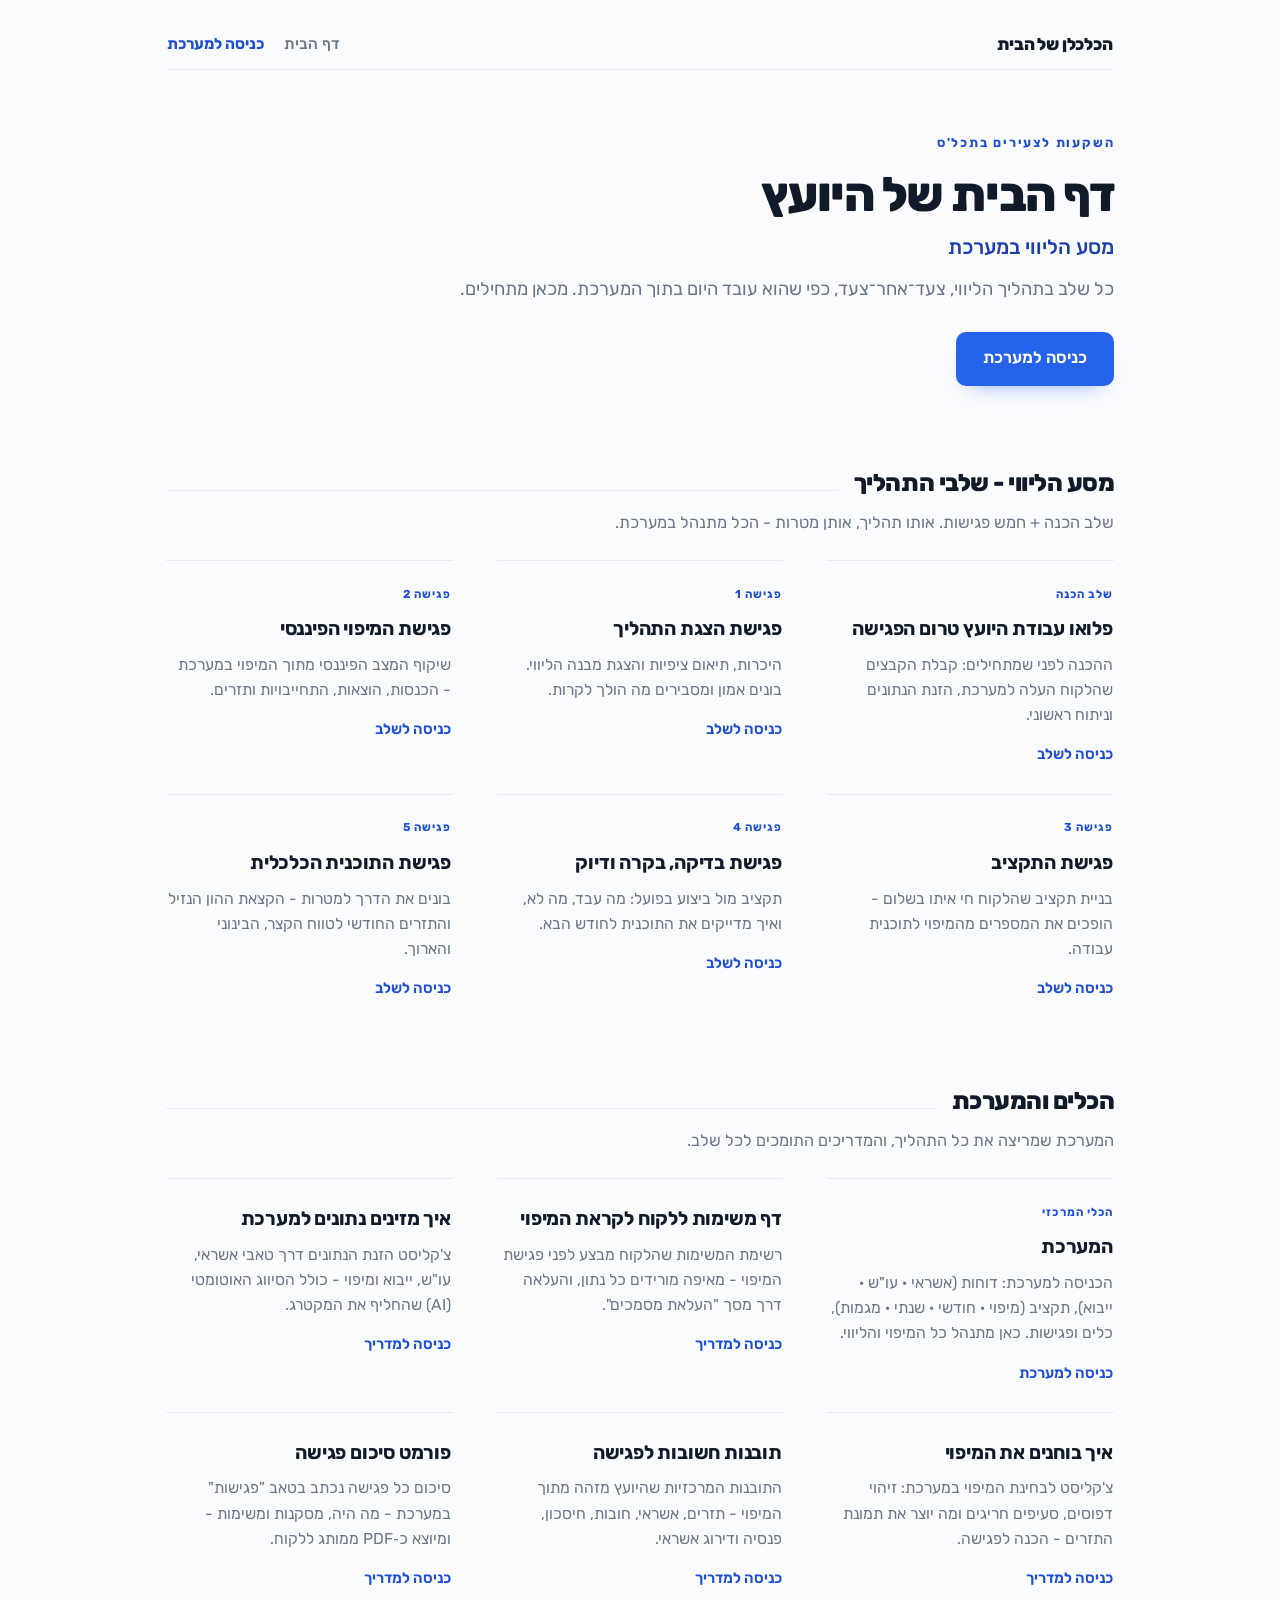
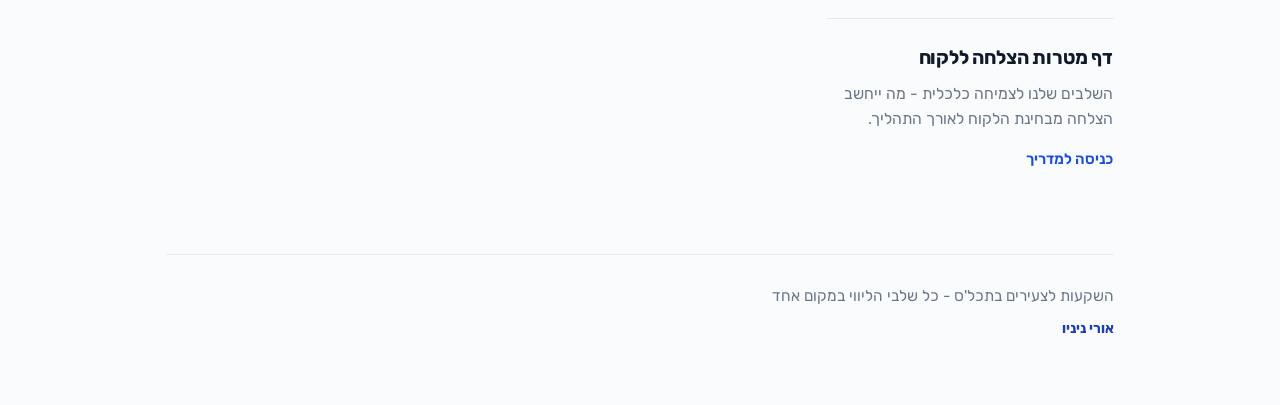
==== commit d1750dcb: "עיצוב עריכתי בלי מסגרות: כחול, פנייה ברבים, ללא אימוג'ים/אייקונים/סימני וי/מקפים ארוכים - style.css " ====
--- a/index.html
+++ b/index.html
@@ -46,10 +46,10 @@
       <span class="ico">
         <svg class="ic" xmlns="http://www.w3.org/2000/svg" viewBox="0 0 24 24" fill="none" stroke="currentColor" stroke-width="1.75" stroke-linecap="round" stroke-linejoin="round"><circle cx="12" cy="12" r="10"/><polygon points="16.24 7.76 14.12 14.12 7.76 16.24 9.88 9.88 16.24 7.76"/></svg>
       </span>
-      <h2>מסע הליווי — שלבי התהליך</h2>
+      <h2>מסע הליווי - שלבי התהליך</h2>
       <span class="line"></span>
     </div>
-    <p class="group-sub">שלב הכנה + חמש פגישות. אותו תהליך, אותן מטרות — הכל מתנהל במערכת.</p>
+    <p class="group-sub">שלב הכנה + חמש פגישות. אותו תהליך, אותן מטרות - הכל מתנהל במערכת.</p>
 
     <div class="tools-grid">
       <!-- שלב הכנה -->
@@ -81,7 +81,7 @@
           <svg class="ic" xmlns="http://www.w3.org/2000/svg" viewBox="0 0 24 24" fill="none" stroke="currentColor" stroke-width="1.75" stroke-linecap="round" stroke-linejoin="round"><polygon points="3 6 9 3 15 6 21 3 21 18 15 21 9 18 3 21"/><line x1="9" y1="3" x2="9" y2="18"/><line x1="15" y1="6" x2="15" y2="21"/></svg>
         </div>
         <h3>פגישת המיפוי הפיננסי</h3>
-        <p>שיקוף המצב הפיננסי מתוך המיפוי במערכת — הכנסות, הוצאות, התחייבויות ותזרים.</p>
+        <p>שיקוף המצב הפיננסי מתוך המיפוי במערכת - הכנסות, הוצאות, התחייבויות ותזרים.</p>
         <div class="btn">כניסה לשלב</div>
       </a>
 
@@ -92,7 +92,7 @@
           <svg class="ic" xmlns="http://www.w3.org/2000/svg" viewBox="0 0 24 24" fill="none" stroke="currentColor" stroke-width="1.75" stroke-linecap="round" stroke-linejoin="round"><path d="M21 12V7H5a2 2 0 0 1 0-4h14v4"/><path d="M3 5v14a2 2 0 0 0 2 2h16v-5"/><path d="M18 12a2 2 0 0 0 0 4h4v-4Z"/></svg>
         </div>
         <h3>פגישת התקציב</h3>
-        <p>בניית תקציב שהלקוח חי איתו בשלום — הופכים את המספרים מהמיפוי לתוכנית עבודה.</p>
+        <p>בניית תקציב שהלקוח חי איתו בשלום - הופכים את המספרים מהמיפוי לתוכנית עבודה.</p>
         <div class="btn">כניסה לשלב</div>
       </a>
 
@@ -114,7 +114,7 @@
           <svg class="ic" xmlns="http://www.w3.org/2000/svg" viewBox="0 0 24 24" fill="none" stroke="currentColor" stroke-width="1.75" stroke-linecap="round" stroke-linejoin="round"><polyline points="22 7 13.5 15.5 8.5 10.5 2 17"/><polyline points="16 7 22 7 22 13"/></svg>
         </div>
         <h3>פגישת התוכנית הכלכלית</h3>
-        <p>בונים את הדרך למטרות — הקצאת ההון הנזיל והתזרים החודשי לטווח הקצר, הבינוני והארוך.</p>
+        <p>בונים את הדרך למטרות - הקצאת ההון הנזיל והתזרים החודשי לטווח הקצר, הבינוני והארוך.</p>
         <div class="btn">כניסה לשלב</div>
       </a>
     </div>
@@ -147,7 +147,7 @@
           <svg class="ic" xmlns="http://www.w3.org/2000/svg" viewBox="0 0 24 24" fill="none" stroke="currentColor" stroke-width="1.75" stroke-linecap="round" stroke-linejoin="round"><rect width="8" height="4" x="8" y="2" rx="1" ry="1"/><path d="M16 4h2a2 2 0 0 1 2 2v14a2 2 0 0 1-2 2H6a2 2 0 0 1-2-2V6a2 2 0 0 1 2-2h2"/><path d="M12 11h4"/><path d="M12 16h4"/><path d="M8 11h.01"/><path d="M8 16h.01"/></svg>
         </div>
         <h3>דף משימות ללקוח לקראת המיפוי</h3>
-        <p>רשימת המשימות שהלקוח מבצע לפני פגישת המיפוי — מאיפה מורידים כל נתון, והעלאה דרך מסך "העלאת מסמכים".</p>
+        <p>רשימת המשימות שהלקוח מבצע לפני פגישת המיפוי - מאיפה מורידים כל נתון, והעלאה דרך מסך "העלאת מסמכים".</p>
         <div class="btn">כניסה למדריך</div>
       </a>
 
@@ -157,7 +157,7 @@
           <svg class="ic" xmlns="http://www.w3.org/2000/svg" viewBox="0 0 24 24" fill="none" stroke="currentColor" stroke-width="1.75" stroke-linecap="round" stroke-linejoin="round"><path d="M21 15v4a2 2 0 0 1-2 2H5a2 2 0 0 1-2-2v-4"/><polyline points="17 8 12 3 7 8"/><line x1="12" x2="12" y1="3" y2="15"/></svg>
         </div>
         <h3>איך מזינים נתונים למערכת</h3>
-        <p>צ'קליסט הזנת הנתונים דרך טאבי אשראי, עו"ש, ייבוא ומיפוי — כולל הסיווג האוטומטי (AI) שהחליף את המקטרג.</p>
+        <p>צ'קליסט הזנת הנתונים דרך טאבי אשראי, עו"ש, ייבוא ומיפוי - כולל הסיווג האוטומטי (AI) שהחליף את המקטרג.</p>
         <div class="btn">כניסה למדריך</div>
       </a>
 
@@ -167,7 +167,7 @@
           <svg class="ic" xmlns="http://www.w3.org/2000/svg" viewBox="0 0 24 24" fill="none" stroke="currentColor" stroke-width="1.75" stroke-linecap="round" stroke-linejoin="round"><circle cx="11" cy="11" r="8"/><line x1="21" x2="16.65" y1="21" y2="16.65"/></svg>
         </div>
         <h3>איך בוחנים את המיפוי</h3>
-        <p>צ'קליסט לבחינת המיפוי במערכת: זיהוי דפוסים, סעיפים חריגים ומה יוצר את תמונת התזרים — הכנה לפגישה.</p>
+        <p>צ'קליסט לבחינת המיפוי במערכת: זיהוי דפוסים, סעיפים חריגים ומה יוצר את תמונת התזרים - הכנה לפגישה.</p>
         <div class="btn">כניסה למדריך</div>
       </a>
 
@@ -177,7 +177,7 @@
           <svg class="ic" xmlns="http://www.w3.org/2000/svg" viewBox="0 0 24 24" fill="none" stroke="currentColor" stroke-width="1.75" stroke-linecap="round" stroke-linejoin="round"><path d="M9 18h6"/><path d="M10 22h4"/><path d="M15.09 14c.18-.98.65-1.74 1.41-2.5A4.65 4.65 0 0 0 18 8 6 6 0 0 0 6 8c0 1 .23 2.23 1.5 3.5A4.61 4.61 0 0 1 8.91 14"/></svg>
         </div>
         <h3>תובנות חשובות לפגישה</h3>
-        <p>התובנות המרכזיות שהיועץ מזהה מתוך המיפוי — תזרים, אשראי, חובות, חיסכון, פנסיה ודירוג אשראי.</p>
+        <p>התובנות המרכזיות שהיועץ מזהה מתוך המיפוי - תזרים, אשראי, חובות, חיסכון, פנסיה ודירוג אשראי.</p>
         <div class="btn">כניסה למדריך</div>
       </a>
 
@@ -187,7 +187,7 @@
           <svg class="ic" xmlns="http://www.w3.org/2000/svg" viewBox="0 0 24 24" fill="none" stroke="currentColor" stroke-width="1.75" stroke-linecap="round" stroke-linejoin="round"><path d="M15 2H6a2 2 0 0 0-2 2v16a2 2 0 0 0 2 2h12a2 2 0 0 0 2-2V7Z"/><path d="M14 2v5h5"/><path d="M16 13H8"/><path d="M16 17H8"/><path d="M10 9H8"/></svg>
         </div>
         <h3>פורמט סיכום פגישה</h3>
-        <p>סיכום כל פגישה נכתב בטאב "פגישות" במערכת — מה היה, מסקנות ומשימות — ומיוצא כ‑PDF ממותג ללקוח.</p>
+        <p>סיכום כל פגישה נכתב בטאב "פגישות" במערכת - מה היה, מסקנות ומשימות - ומיוצא כ‑PDF ממותג ללקוח.</p>
         <div class="btn">כניסה למדריך</div>
       </a>
 
@@ -197,13 +197,13 @@
           <svg class="ic" xmlns="http://www.w3.org/2000/svg" viewBox="0 0 24 24" fill="none" stroke="currentColor" stroke-width="1.75" stroke-linecap="round" stroke-linejoin="round"><circle cx="12" cy="12" r="10"/><circle cx="12" cy="12" r="6"/><circle cx="12" cy="12" r="2"/></svg>
         </div>
         <h3>דף מטרות הצלחה ללקוח</h3>
-        <p>השלבים שלנו לצמיחה כלכלית — מה ייחשב הצלחה מבחינת הלקוח לאורך התהליך.</p>
+        <p>השלבים שלנו לצמיחה כלכלית - מה ייחשב הצלחה מבחינת הלקוח לאורך התהליך.</p>
         <div class="btn">כניסה למדריך</div>
       </a>
     </div>
 
     <footer>
-      <p>השקעות לצעירים בתכל'ס — כל שלבי הליווי במקום אחד</p>
+      <p>השקעות לצעירים בתכל'ס - כל שלבי הליווי במקום אחד</p>
       <p class="sign">אורי ניניו</p>
     </footer>
   </div>
--- a/style.css
+++ b/style.css
@@ -1,893 +1,194 @@
 /* ============================================================
-   הכלכלן של הבית — מדריך היועץ
-   Design System v2 — "Clean Light" (בהשראת 21st.dev)
-   רקע בהיר · כרטיסים לבנים · אייקוני SVG · ללא אימוג'ים
+   הכלכלן של הבית, מדריך היועץ
+   Design System v4 "Editorial" - בלי מסגרות, טיפוגרפיה נקייה
+   רקע בהיר אחיד, ללא כרטיסים/מסגרות/צללים, היררכיה דרך טקסט ורווח
    ============================================================ */
 
-:root {
-  /* Brand — כחול */
-  --brand-dark: #1a4b8c;
-  --brand:      #2563eb;
-  --brand-deep: #1e40af;
-  --brand-050:  #eef4ff;   /* רקע תווית/אייקון עדין */
-  --brand-100:  #dbe7fe;   /* גבול עדין */
-  --brand-200:  #bfd3fb;
+:root{
+  --brand:#2563eb; --brand-600:#1d4ed8; --brand-700:#1e40af; --brand-800:#1e3a8a;
+  --brand-050:#eff4ff; --brand-100:#dbe7fe; --brand-200:#bfd3fb;
 
-  /* Neutrals — טקסט ומשטחים */
-  --ink:        #16233a;   /* כותרות */
-  --body:       #33415a;   /* טקסט גוף */
-  --muted:      #64748b;   /* טקסט משני */
-  --surface:    #ffffff;   /* כרטיסים */
-  --line:       #e6ecf5;   /* גבולות */
-  --line-soft:  #eef2f8;
+  --ink:#111a28; --body:#3b4658; --muted:#6b7686;
+  --line:#e7ebf1; --line-soft:#eef1f6;
 
-  /* Semantic */
-  --green:      #16a34a;
-  --green-050:  #eafbf1;
-  --amber:      #b45309;
-  --amber-050:  #fff8eb;
-  --expense:    #dc2626;
-  --gold:       #1a4b8c;   /* alias ותק — ממופה לכחול */
+  --amber:#9a6410; --amber-bar:#c98a2e;
+  --green:#15803d;
+  --expense:#c62828;
+  --gold:#1e40af;
 
-  /* Elevation */
-  --shadow-sm:  0 1px 2px rgba(16, 35, 58, 0.05);
-  --shadow:     0 1px 3px rgba(16, 35, 58, 0.06), 0 10px 26px -14px rgba(16, 35, 58, 0.22);
-  --shadow-lg:  0 2px 6px rgba(16, 35, 58, 0.07), 0 22px 46px -22px rgba(16, 35, 58, 0.30);
-
-  --radius:     16px;
-  --radius-sm:  10px;
+  --radius-btn:10px;
 }
 
-* { box-sizing: border-box; margin: 0; padding: 0; }
+*{box-sizing:border-box;margin:0;padding:0}
+html,body{direction:rtl}
 
-html, body { direction: rtl; }
-
-body {
-  font-family: 'Rubik', 'Heebo', system-ui, sans-serif;
-  background:
-    radial-gradient(900px 460px at 88% -8%, rgba(37, 99, 235, 0.08), transparent 70%),
-    linear-gradient(180deg, #eef3fb 0%, #f5f8fc 34%, #f5f8fc 100%);
-  background-attachment: fixed;
-  min-height: 100vh;
-  color: var(--body);
-  line-height: 1.7;
-  -webkit-font-smoothing: antialiased;
-  text-rendering: optimizeLegibility;
+body{
+  font-family:'Rubik','Heebo',system-ui,sans-serif;
+  color:var(--body);
+  line-height:1.75;
+  -webkit-font-smoothing:antialiased;
+  text-rendering:optimizeLegibility;
+  min-height:100vh;
+  background:#fafbfd;
 }
 
-/* ---------- Icon base ---------- */
-svg.ic {
-  width: 1.15em;
-  height: 1.15em;
-  stroke-width: 1.75;
-  flex: none;
-  vertical-align: -0.15em;
+/* ניקיון: הסתרת כל האייקונים הדקורטיביים */
+svg.ic{display:none !important}
+.brand-logo,.tool-icon,.group-heading .ico,.nav-mark{display:none !important}
+
+@media (prefers-reduced-motion: reduce){*{animation:none !important;transition:none !important}}
+@keyframes rise{from{opacity:0;transform:translateY(8px)}to{opacity:1;transform:translateY(0)}}
+
+/* ---------- Layout ---------- */
+.container{max-width:1000px;margin:0 auto;padding:1.25rem 1.6rem 4rem}
+.container.narrow{max-width:780px}
+a{color:inherit}
+
+/* ---------- Navbar (שורת כותרת עם קו דק, בלי מסגרת) ---------- */
+.navbar{
+  display:flex;align-items:center;justify-content:space-between;gap:1rem;
+  background:none;border:none;border-radius:0;box-shadow:none;
+  padding:.5rem .1rem;margin-bottom:2.6rem;border-bottom:1px solid var(--line);
+}
+.nav-brand{display:inline-flex;align-items:center;gap:.5rem;text-decoration:none;color:var(--ink)}
+.nav-brand-text,.nav-brand b{font-weight:800;font-size:1.06rem;letter-spacing:-.01em}
+.nav-actions{display:flex;align-items:center;gap:1.25rem}
+.nav-link{color:var(--muted);text-decoration:none;font-size:.96rem;font-weight:500;padding:.2rem 0;transition:color .2s}
+.nav-link:hover{color:var(--brand-600)}
+.nav-cta{background:none;box-shadow:none;padding:0;color:var(--brand-600);text-decoration:none;font-size:.96rem;font-weight:700;transition:color .2s}
+.nav-cta:hover{color:var(--brand-800);text-decoration:underline}
+
+/* ---------- Header / Hero (טיפוגרפי, בלי כרטיס) ---------- */
+header{
+  background:none;border:none;box-shadow:none;border-radius:0;
+  padding:1rem 0 1.5rem;margin-bottom:1.5rem;text-align:start;color:var(--ink);
+}
+.header-eyebrow{display:inline-block;color:var(--brand-600);font-size:.8rem;font-weight:700;
+  letter-spacing:.14em;margin-bottom:.9rem;background:none;border:none;padding:0}
+header h1{font-size:clamp(2.1rem,4.6vw,3rem);font-weight:800;letter-spacing:-.03em;
+  color:var(--ink);line-height:1.1;margin-bottom:.55rem}
+header h2{font-size:1.28rem;font-weight:500;color:var(--brand-700);margin-bottom:.5rem}
+header p{font-size:1.14rem;color:var(--muted);max-width:64ch}
+
+/* ---------- Primary buttons (CTA בלבד) ---------- */
+.hero-cta{display:flex;gap:.8rem;flex-wrap:wrap;margin-top:1.6rem}
+.enter-system-btn,.cta-btn,.form-btn,.export-btn,.copy-btn{
+  display:inline-flex;align-items:center;justify-content:center;gap:.5rem;
+  padding:.8rem 1.7rem;background:var(--brand);color:#fff;text-decoration:none;border:none;
+  border-radius:var(--radius-btn);font-size:1.02rem;font-weight:600;font-family:inherit;cursor:pointer;
+  box-shadow:0 10px 22px -14px rgba(37,99,235,.65);transition:background .2s,transform .2s;margin-top:0}
+.enter-system-btn:hover,.cta-btn:hover,.form-btn:hover,.export-btn:hover,.copy-btn:hover{
+  background:var(--brand-600);transform:translateY(-2px)}
+.cta-btn,.form-btn{margin-top:1rem}
+.export-btn,.copy-btn{width:100%;margin-top:1rem}
+.template-link{display:inline-block;margin-top:1rem;color:var(--brand-600);font-weight:700;text-decoration:underline;background:none;border:none;padding:0}
+.template-link:hover{color:var(--brand-800)}
+
+/* ---------- Section-group heading (index) ---------- */
+.group-heading{display:flex;align-items:baseline;gap:1rem;margin:3.25rem 0 .35rem}
+.group-heading h2{font-size:1.5rem;font-weight:800;color:var(--ink);letter-spacing:-.02em}
+.group-heading .line{flex:1;height:1px;background:var(--line)}
+.group-sub{color:var(--muted);font-size:1.02rem;margin:0 0 1.4rem}
+
+/* ---------- Tools grid (index) - רשימת קישורים עם קו דק, בלי כרטיס ---------- */
+.tools-grid{display:grid;grid-template-columns:repeat(auto-fill,minmax(280px,1fr));gap:0 2.75rem}
+.tool-card{position:relative;display:block;text-decoration:none;color:var(--ink);background:none;
+  border:none;border-top:1px solid var(--line);border-radius:0;box-shadow:none;
+  padding:1.4rem .1rem 1.6rem;animation:rise .4s ease-out both}
+.tool-card .step-tag{position:static;display:block;background:none;border:none;padding:0;
+  color:var(--brand-600);font-size:.72rem;font-weight:700;letter-spacing:.09em;margin-bottom:.5rem}
+.tool-card h3{font-size:1.2rem;font-weight:700;color:var(--ink);letter-spacing:-.01em;margin-bottom:.4rem;padding:0;transition:color .2s}
+.tool-card:hover h3{color:var(--brand-600)}
+.tool-card p{font-size:.98rem;color:var(--muted);line-height:1.6}
+.tool-card.feature{background:none}
+.tool-card .btn{display:inline-block;margin-top:.9rem;color:var(--brand-600);font-weight:600;font-size:.93rem}
+.tool-card .btn::after{content:none}
+
+/* ---------- Content sections (בלי כרטיס, קו דק מפריד) ---------- */
+.section{background:none;border:none;box-shadow:none;border-radius:0;
+  padding:1.7rem 0 .4rem;margin:0;border-top:1px solid var(--line);animation:rise .4s ease-out both}
+.section-header{display:flex;align-items:baseline;gap:.7rem;margin-bottom:.9rem}
+.section-number{width:auto;height:auto;min-width:0;background:none;border:none;border-radius:0;
+  color:var(--brand-600);font-weight:800;font-size:1.15rem;line-height:1}
+.section-title{font-size:1.3rem;font-weight:700;color:var(--ink);letter-spacing:-.015em;line-height:1.35}
+.section-content{font-size:1.06rem;color:var(--body)}
+.section-content p{margin-bottom:.75rem}.section-content p:last-child{margin-bottom:0}
+
+/* ---------- Checklists (נקודה עדינה, בלי קווי הפרדה) ---------- */
+.checklist{list-style:none}
+.checklist li{padding:.42rem 0;font-size:1.05rem;color:var(--body);display:flex;align-items:flex-start;gap:.75rem}
+.checklist li::before{content:"";width:6px;height:6px;min-width:6px;margin-top:.66em;border-radius:50%;background:var(--brand)}
+.sub-list{list-style:none;margin-top:.4rem;margin-inline-start:1.35rem;padding-inline-start:1rem;
+  border-inline-start:2px solid var(--brand-100);width:100%}
+.sub-list li{padding:.28rem 0;font-size:.99rem;color:var(--muted);display:block}
+.sub-list li::before{content:none;display:none}
+
+/* ---------- "Panels" - עכשיו בלוקים טיפוגרפיים עם כותרת צבעונית ---------- */
+.goals-section,.purpose-box,.notes-box,.note-box,.after-section,.summary-section{
+  background:none;border:none;box-shadow:none;border-radius:0;
+  padding:1.7rem 0 .4rem;margin:.4rem 0 0;border-top:1px solid var(--line)}
+.goals-section h3,.purpose-box h3,.notes-box h3,.note-box h3,.after-section h3,.summary-section h3{
+  font-size:1.3rem;font-weight:700;margin-bottom:.9rem;letter-spacing:-.01em;display:flex;align-items:center;gap:.5rem}
+.goals-section h3{color:var(--amber)}
+.purpose-box h3,.notes-box h3,.note-box h3{color:var(--brand-700)}
+.after-section h3,.summary-section h3{color:var(--green)}
+.goals-section ul,.purpose-box ul,.notes-box ul,.note-box ul,.after-section ul,.summary-section ul{list-style:none}
+.goals-section li,.notes-box li,.note-box li,.after-section li,.summary-section li{
+  padding:.42rem 0;font-size:1.05rem;color:var(--body);display:flex;align-items:flex-start;gap:.7rem}
+.goals-section li::before,.notes-box li::before,.note-box li::before,.after-section li::before,.summary-section li::before{
+  content:"";width:6px;height:6px;min-width:6px;margin-top:.66em;border-radius:50%}
+.goals-section li::before{background:var(--amber-bar)}
+.notes-box li::before,.note-box li::before{background:var(--brand)}
+.after-section li::before,.summary-section li::before{background:var(--green)}
+.purpose-box p{color:var(--body);font-size:1.06rem}
+
+/* ---------- Inline notes (בלי קופסאות) ---------- */
+.warning{background:none;border:none;padding:0;color:var(--expense);font-weight:600;font-size:1.03rem;display:block}
+.tip{margin-top:.7rem;display:block;background:none;border:none;padding:0;color:var(--muted);font-size:.97rem}
+.tip a{color:var(--brand-600);font-weight:600;text-decoration:underline}
+.tab-chip{background:none;border:none;padding:0;margin-inline-start:.55rem;color:var(--brand-600);font-weight:600;font-size:.9rem;vertical-align:baseline}
+.external-link{display:inline;background:none;border:none;padding:0;margin:0;color:var(--brand-600);text-decoration:underline;font-weight:600;font-size:1rem}
+.external-link::after{content:none}
+.back-link{display:inline-block;background:none;border:none;padding:0;margin-bottom:1.25rem;color:var(--muted);text-decoration:none;font-weight:500}
+.back-link:hover{color:var(--brand-600)}
+.back-link.fixed{position:fixed;top:18px;inset-inline-end:18px;z-index:100;margin:0}
+
+/* ---------- Footer ---------- */
+footer{border-top:1px solid var(--line);margin-top:3.5rem;padding:1.75rem 0 0;color:var(--muted);font-size:.96rem;text-align:start}
+footer .sign{margin-top:.4rem;font-size:.88rem;color:var(--brand-700);font-weight:700}
+
+/* ---------- Meeting-summary template (ציטוט, קו דק בצד) ---------- */
+.template-text{background:none;border:none;border-inline-start:2px solid var(--brand-100);border-radius:0;
+  padding:.2rem 1.1rem;color:var(--body);font-size:1.06rem;line-height:1.95}
+.placeholder{background:none;color:var(--brand-700);padding:0;font-weight:700}
+.section-title.solo{border-bottom:1px solid var(--line);padding-bottom:.5rem;margin-bottom:1rem}
+
+/* ---------- Goals image ---------- */
+.image-container{display:flex;align-items:center;justify-content:center;padding:1rem 0;width:100%}
+.goals-image{width:100%;max-width:660px;height:auto;display:block;border:none;border-radius:12px;box-shadow:none}
+
+/* ---------- Responsive ---------- */
+@media (max-width:768px){
+  .container{padding:1rem 1.15rem 3rem}
+  .navbar{margin-bottom:2rem}
+  .nav-link{display:none}
+  header h1{font-size:2rem}
+  header h2{font-size:1.14rem}
+  header p{font-size:1rem}
+  .tools-grid{grid-template-columns:1fr;gap:0}
+  .section-title{font-size:1.16rem}
+  .group-heading h2{font-size:1.3rem}
 }
 
-/* ---------- Animations ---------- */
-@keyframes fadeInUp {
-  from { opacity: 0; transform: translateY(14px); }
-  to   { opacity: 1; transform: translateY(0); }
+/* ---------- Print ---------- */
+@media print{
+  body{background:#fff;color:#111827}
+  .container{max-width:100%;padding:0}
+  .navbar,.back-link,.export-btn,.copy-btn,.enter-system-btn,.hero-cta{display:none !important}
+  header{padding:.5rem 0 1rem}
+  header h1{color:#111827}
+  .section{border-top:1px solid #ddd;page-break-inside:avoid;padding:1rem 0;animation:none}
+  .section-title{color:#111827}
+  .checklist li{color:#111827}
+  footer{color:#777}footer .sign{color:var(--brand-700)}
 }
-@media (prefers-reduced-motion: reduce) {
-  * { animation: none !important; transition: none !important; }
-}
-
-/* ---------- Layout ---------- */
-.container {
-  max-width: 1160px;
-  margin: 0 auto;
-  padding: 1.5rem 2rem 3rem;
-}
-.container.narrow { max-width: 880px; }
-
-/* ---------- Navbar ---------- */
-.navbar {
-  display: flex;
-  align-items: center;
-  justify-content: space-between;
-  gap: 1rem;
-  background: var(--surface);
-  border: 1px solid var(--line);
-  border-radius: var(--radius);
-  box-shadow: var(--shadow-sm);
-  padding: 0.7rem 1.1rem 0.7rem 1.25rem;
-  margin-bottom: 2rem;
-}
-
-.nav-brand {
-  display: inline-flex;
-  align-items: center;
-  gap: 0.65rem;
-  text-decoration: none;
-  color: var(--ink);
-}
-
-.nav-mark {
-  display: inline-flex;
-  align-items: center;
-  justify-content: center;
-  width: 38px;
-  height: 38px;
-  border-radius: 11px;
-  background: var(--brand);
-  color: #fff;
-  box-shadow: 0 6px 16px -6px rgba(37, 99, 235, 0.6);
-}
-.nav-mark svg { width: 21px; height: 21px; }
-
-.nav-brand-text { font-weight: 700; font-size: 1.06rem; letter-spacing: -0.01em; }
-
-.nav-actions { display: flex; align-items: center; gap: 0.35rem; }
-
-.nav-link {
-  display: inline-flex;
-  align-items: center;
-  gap: 0.4rem;
-  padding: 0.55rem 0.9rem;
-  border-radius: var(--radius-sm);
-  color: var(--muted);
-  text-decoration: none;
-  font-size: 0.95rem;
-  font-weight: 500;
-  transition: color 0.2s ease, background 0.2s ease;
-}
-.nav-link:hover { color: var(--brand); background: var(--brand-050); }
-
-.nav-cta {
-  display: inline-flex;
-  align-items: center;
-  gap: 0.45rem;
-  padding: 0.6rem 1.2rem;
-  border-radius: var(--radius-sm);
-  background: var(--brand);
-  color: #fff;
-  text-decoration: none;
-  font-size: 0.95rem;
-  font-weight: 600;
-  box-shadow: 0 8px 18px -10px rgba(37, 99, 235, 0.7);
-  transition: background 0.2s ease, transform 0.2s ease;
-}
-.nav-cta:hover { background: var(--brand-deep); transform: translateY(-1px); }
-.nav-cta svg { width: 17px; height: 17px; }
-
-/* ---------- Header / Hero ---------- */
-header {
-  text-align: center;
-  padding: 1.5rem 1rem 1.75rem;
-  color: var(--ink);
-}
-
-.brand-logo {
-  display: inline-flex;
-  align-items: center;
-  justify-content: center;
-  width: 66px;
-  height: 66px;
-  margin: 0 auto 1rem;
-  border-radius: 18px;
-  background: var(--brand-050);
-  border: 1px solid var(--brand-100);
-  color: var(--brand);
-}
-.brand-logo svg { width: 32px; height: 32px; }
-
-header h1 {
-  font-size: 2.5rem;
-  font-weight: 800;
-  letter-spacing: -0.02em;
-  color: var(--ink);
-  line-height: 1.15;
-  margin-bottom: 0.5rem;
-}
-
-header h2 {
-  font-size: 1.35rem;
-  font-weight: 500;
-  color: var(--brand-dark);
-  margin-bottom: 0.5rem;
-}
-
-header p {
-  font-size: 1.12rem;
-  font-weight: 400;
-  color: var(--muted);
-  max-width: 620px;
-  margin: 0.35rem auto 0;
-}
-
-.header-eyebrow {
-  display: inline-block;
-  font-size: 0.78rem;
-  font-weight: 600;
-  letter-spacing: 0.08em;
-  color: var(--brand);
-  background: var(--brand-050);
-  border: 1px solid var(--brand-100);
-  padding: 0.35rem 0.95rem;
-  border-radius: 999px;
-  margin-bottom: 1.1rem;
-}
-
-/* Hero variant (index) — יישור להתחלה, עריכתי */
-header.hero {
-  text-align: start;
-  max-width: 760px;
-  margin: 0 auto;
-  padding: 1rem 0.25rem 0.5rem;
-}
-header.hero .brand-logo { margin: 0 0 1.15rem; }
-header.hero h1 { font-size: 2.9rem; }
-header.hero p { margin-inline: 0; }
-
-/* ---------- Hero CTA ---------- */
-.hero-cta {
-  display: flex;
-  gap: 0.8rem;
-  flex-wrap: wrap;
-  margin: 1.4rem 0 0.5rem;
-}
-header:not(.hero) .hero-cta { justify-content: center; }
-
-.enter-system-btn {
-  display: inline-flex;
-  align-items: center;
-  gap: 0.55rem;
-  padding: 0.85rem 1.8rem;
-  background: var(--brand);
-  color: #fff;
-  text-decoration: none;
-  border-radius: var(--radius-sm);
-  font-size: 1.05rem;
-  font-weight: 600;
-  box-shadow: 0 12px 26px -12px rgba(37, 99, 235, 0.7);
-  transition: background 0.2s ease, transform 0.2s ease, box-shadow 0.2s ease;
-}
-.enter-system-btn:hover {
-  background: var(--brand-deep);
-  transform: translateY(-2px);
-  box-shadow: 0 16px 32px -12px rgba(37, 99, 235, 0.75);
-}
-.enter-system-btn svg { width: 19px; height: 19px; }
-
-/* ---------- Section-group heading (index zones) ---------- */
-.group-heading {
-  display: flex;
-  align-items: center;
-  gap: 0.8rem;
-  margin: 3rem 0 0.35rem;
-  padding: 0 0.15rem;
-}
-.group-heading .ico {
-  display: inline-flex;
-  align-items: center;
-  justify-content: center;
-  width: 34px;
-  height: 34px;
-  border-radius: 10px;
-  background: var(--brand-050);
-  border: 1px solid var(--brand-100);
-  color: var(--brand);
-}
-.group-heading .ico svg { width: 19px; height: 19px; }
-.group-heading h2 {
-  font-size: 1.4rem;
-  font-weight: 700;
-  color: var(--ink);
-  letter-spacing: -0.01em;
-}
-.group-heading .line {
-  flex: 1;
-  height: 1px;
-  background: linear-gradient(90deg, var(--line), transparent);
-}
-.group-sub {
-  color: var(--muted);
-  font-size: 1rem;
-  margin: 0 0.35rem 1.3rem;
-}
-
-/* ---------- Tools / Cards grid (index) ---------- */
-.tools-grid {
-  display: grid;
-  grid-template-columns: repeat(auto-fill, minmax(290px, 1fr));
-  gap: 1.25rem;
-  padding: 0.25rem 0;
-}
-
-.tool-card {
-  position: relative;
-  background: var(--surface);
-  border: 1px solid var(--line);
-  border-radius: var(--radius);
-  padding: 1.7rem 1.5rem;
-  box-shadow: var(--shadow-sm);
-  transition: transform 0.25s ease, box-shadow 0.25s ease, border-color 0.25s ease;
-  text-decoration: none;
-  color: var(--ink);
-  display: flex;
-  flex-direction: column;
-  align-items: flex-start;
-  text-align: start;
-  animation: fadeInUp 0.5s ease-out both;
-}
-.tool-card:nth-child(1) { animation-delay: 0.03s; }
-.tool-card:nth-child(2) { animation-delay: 0.06s; }
-.tool-card:nth-child(3) { animation-delay: 0.09s; }
-.tool-card:nth-child(4) { animation-delay: 0.12s; }
-.tool-card:nth-child(5) { animation-delay: 0.15s; }
-.tool-card:nth-child(6) { animation-delay: 0.18s; }
-.tool-card:nth-child(7) { animation-delay: 0.21s; }
-.tool-card:nth-child(8) { animation-delay: 0.24s; }
-
-.tool-card:hover {
-  transform: translateY(-4px);
-  box-shadow: var(--shadow-lg);
-  border-color: var(--brand-100);
-}
-
-.tool-card .step-tag {
-  position: absolute;
-  top: 1.1rem;
-  inset-inline-end: 1.1rem;
-  font-size: 0.7rem;
-  font-weight: 600;
-  letter-spacing: 0.02em;
-  color: var(--brand-dark);
-  background: var(--brand-050);
-  border: 1px solid var(--brand-100);
-  padding: 0.2rem 0.65rem;
-  border-radius: 999px;
-}
-
-.tool-icon {
-  width: 56px;
-  height: 56px;
-  background: var(--brand-050);
-  border: 1px solid var(--brand-100);
-  border-radius: 14px;
-  display: flex;
-  align-items: center;
-  justify-content: center;
-  margin-bottom: 1.1rem;
-  color: var(--brand);
-}
-.tool-icon svg { width: 27px; height: 27px; }
-
-.tool-card.feature {
-  border-color: var(--brand-200);
-  background: linear-gradient(180deg, var(--brand-050) 0%, #ffffff 60%);
-  box-shadow: 0 1px 3px rgba(16, 35, 58, 0.06), 0 16px 34px -20px rgba(37, 99, 235, 0.45);
-}
-.tool-card.feature .tool-icon {
-  background: var(--brand);
-  color: #fff;
-  border-color: transparent;
-  box-shadow: 0 10px 20px -10px rgba(37, 99, 235, 0.7);
-}
-
-.tool-card h3 {
-  font-size: 1.2rem;
-  font-weight: 700;
-  color: var(--ink);
-  letter-spacing: -0.01em;
-  margin-bottom: 0.5rem;
-}
-.tool-card p {
-  font-size: 0.98rem;
-  color: var(--muted);
-  line-height: 1.6;
-  flex: 1;
-}
-
-.tool-card .btn {
-  margin-top: 1.35rem;
-  display: inline-flex;
-  align-items: center;
-  gap: 0.4rem;
-  color: var(--brand);
-  font-weight: 600;
-  font-size: 0.95rem;
-  padding: 0;
-}
-.tool-card .btn::after {
-  content: "";
-  width: 16px;
-  height: 16px;
-  background: currentColor;
-  -webkit-mask: url("data:image/svg+xml,%3Csvg xmlns='http://www.w3.org/2000/svg' viewBox='0 0 24 24' fill='none' stroke='black' stroke-width='2' stroke-linecap='round' stroke-linejoin='round'%3E%3Cline x1='19' y1='12' x2='5' y2='12'/%3E%3Cpolyline points='12 19 5 12 12 5'/%3E%3C/svg%3E") center / contain no-repeat;
-          mask: url("data:image/svg+xml,%3Csvg xmlns='http://www.w3.org/2000/svg' viewBox='0 0 24 24' fill='none' stroke='black' stroke-width='2' stroke-linecap='round' stroke-linejoin='round'%3E%3Cline x1='19' y1='12' x2='5' y2='12'/%3E%3Cpolyline points='12 19 5 12 12 5'/%3E%3C/svg%3E") center / contain no-repeat;
-  transition: transform 0.2s ease;
-}
-.tool-card:hover .btn::after { transform: translateX(-4px); }
-
-/* ---------- Content sections (inner pages) ---------- */
-.section {
-  background: var(--surface);
-  border: 1px solid var(--line);
-  border-radius: var(--radius);
-  padding: 1.7rem 1.8rem;
-  margin-bottom: 1.15rem;
-  box-shadow: var(--shadow-sm);
-  transition: box-shadow 0.25s ease;
-  animation: fadeInUp 0.45s ease-out both;
-}
-.section:hover { box-shadow: var(--shadow); }
-.section:nth-of-type(1) { animation-delay: 0.03s; }
-.section:nth-of-type(2) { animation-delay: 0.06s; }
-.section:nth-of-type(3) { animation-delay: 0.09s; }
-.section:nth-of-type(4) { animation-delay: 0.12s; }
-.section:nth-of-type(5) { animation-delay: 0.15s; }
-.section:nth-of-type(6) { animation-delay: 0.18s; }
-.section:nth-of-type(7) { animation-delay: 0.21s; }
-.section:nth-of-type(8) { animation-delay: 0.24s; }
-.section:nth-of-type(9) { animation-delay: 0.27s; }
-
-.section-header {
-  display: flex;
-  align-items: center;
-  gap: 0.9rem;
-  margin-bottom: 1.25rem;
-}
-.section-number {
-  width: 40px;
-  height: 40px;
-  min-width: 40px;
-  background: var(--brand-050);
-  color: var(--brand);
-  border: 1px solid var(--brand-100);
-  border-radius: 11px;
-  display: flex;
-  align-items: center;
-  justify-content: center;
-  font-weight: 700;
-  font-size: 1.1rem;
-}
-.section-title {
-  font-size: 1.28rem;
-  font-weight: 700;
-  color: var(--ink);
-  letter-spacing: -0.01em;
-  line-height: 1.35;
-}
-.section-content {
-  font-size: 1.05rem;
-  color: var(--body);
-  padding-inline-start: 0.15rem;
-}
-.section-content p { margin-bottom: 0.75rem; }
-.section-content p:last-child { margin-bottom: 0; }
-
-/* ---------- Checklists ---------- */
-.checklist { list-style: none; }
-.checklist li {
-  padding: 0.7rem 0;
-  font-size: 1.05rem;
-  color: var(--body);
-  border-bottom: 1px solid var(--line-soft);
-  display: flex;
-  align-items: flex-start;
-  gap: 0.7rem;
-}
-.checklist li:last-child { border-bottom: none; }
-.checklist li::before {
-  content: "";
-  width: 21px;
-  height: 21px;
-  min-width: 21px;
-  margin-top: 0.15rem;
-  border-radius: 6px;
-  background: var(--brand-050) url("data:image/svg+xml,%3Csvg xmlns='http://www.w3.org/2000/svg' viewBox='0 0 24 24' fill='none' stroke='%232563eb' stroke-width='3' stroke-linecap='round' stroke-linejoin='round'%3E%3Cpolyline points='20 6 9 17 4 12'/%3E%3C/svg%3E") center / 13px no-repeat;
-}
-
-.sub-list {
-  list-style: none;
-  margin-top: 0.5rem;
-  margin-inline-start: 1.4rem;
-  padding-inline-start: 1rem;
-  border-inline-start: 2px solid var(--brand-100);
-  width: 100%;
-}
-.sub-list li {
-  padding: 0.35rem 0;
-  font-size: 0.98rem;
-  color: var(--muted);
-  border-bottom: none;
-  display: block;
-}
-.sub-list li::before { content: none; display: none; }
-
-/* ---------- Highlighted panels ---------- */
-.goals-section {
-  background: #fffdf5;
-  border: 1px solid #f2e5bd;
-  border-inline-start: 4px solid #d9a441;
-  border-radius: var(--radius);
-  padding: 1.7rem 1.8rem;
-  margin-bottom: 1.4rem;
-  box-shadow: var(--shadow-sm);
-}
-.goals-section h3 {
-  font-size: 1.28rem;
-  font-weight: 700;
-  color: #8a5a12;
-  margin-bottom: 1rem;
-  display: flex;
-  align-items: center;
-  gap: 0.5rem;
-}
-.goals-section ul { list-style: none; }
-.goals-section li {
-  padding: 0.5rem 0;
-  font-size: 1.05rem;
-  color: #6b4a12;
-  display: flex;
-  align-items: flex-start;
-  gap: 0.65rem;
-}
-.goals-section li::before {
-  content: "";
-  width: 18px; height: 18px; min-width: 18px; margin-top: 0.2rem;
-  background: url("data:image/svg+xml,%3Csvg xmlns='http://www.w3.org/2000/svg' viewBox='0 0 24 24' fill='none' stroke='%23d9a441' stroke-width='2' stroke-linecap='round' stroke-linejoin='round'%3E%3Ccircle cx='12' cy='12' r='10'/%3E%3Ccircle cx='12' cy='12' r='6'/%3E%3Ccircle cx='12' cy='12' r='2'/%3E%3C/svg%3E") center / contain no-repeat;
-}
-
-/* Purpose — light blue */
-.purpose-box {
-  background: var(--brand-050);
-  border: 1px solid var(--brand-100);
-  border-radius: var(--radius);
-  padding: 1.7rem 1.8rem;
-  margin-bottom: 1.4rem;
-  box-shadow: var(--shadow-sm);
-}
-.purpose-box h3 {
-  font-size: 1.28rem;
-  font-weight: 700;
-  color: var(--brand-dark);
-  margin-bottom: 1rem;
-  display: flex;
-  align-items: center;
-  gap: 0.5rem;
-}
-.purpose-box p { color: #234069; font-size: 1.05rem; }
-
-/* Notes box (blue accent) */
-.notes-box,
-.note-box {
-  background: #f8fafd;
-  border: 1px solid var(--line);
-  border-inline-start: 3px solid var(--brand);
-  border-radius: var(--radius);
-  padding: 1.5rem 1.8rem;
-  margin-bottom: 1.4rem;
-}
-.notes-box h3,
-.note-box h3 {
-  font-size: 1.18rem;
-  font-weight: 700;
-  color: var(--brand-dark);
-  margin-bottom: 0.8rem;
-}
-.notes-box ul,
-.note-box ul { list-style: none; }
-.notes-box li,
-.note-box li {
-  padding: 0.4rem 0;
-  color: var(--body);
-  font-size: 1.02rem;
-  display: flex;
-  gap: 0.65rem;
-  align-items: flex-start;
-}
-.notes-box li::before,
-.note-box li::before {
-  content: "";
-  width: 6px; height: 6px; min-width: 6px;
-  margin-top: 0.72rem;
-  border-radius: 50%;
-  background: var(--brand);
-}
-
-/* After-meeting / summary (green) */
-.after-section,
-.summary-section {
-  background: var(--green-050);
-  border: 1px solid #bfe9cd;
-  border-inline-start: 4px solid var(--green);
-  border-radius: var(--radius);
-  padding: 1.7rem 1.8rem;
-  margin-top: 1.6rem;
-  box-shadow: var(--shadow-sm);
-}
-.after-section h3,
-.summary-section h3 {
-  font-size: 1.28rem;
-  font-weight: 700;
-  color: #14622f;
-  margin-bottom: 1rem;
-  display: flex;
-  align-items: center;
-  gap: 0.5rem;
-}
-.after-section ul,
-.summary-section ul { list-style: none; }
-.after-section li,
-.summary-section li {
-  padding: 0.5rem 0;
-  font-size: 1.05rem;
-  color: #14532d;
-  display: flex;
-  align-items: flex-start;
-  gap: 0.65rem;
-}
-.after-section li::before,
-.summary-section li::before {
-  content: "";
-  width: 18px; height: 18px; min-width: 18px; margin-top: 0.2rem;
-  background: url("data:image/svg+xml,%3Csvg xmlns='http://www.w3.org/2000/svg' viewBox='0 0 24 24' fill='none' stroke='%2316a34a' stroke-width='2.4' stroke-linecap='round' stroke-linejoin='round'%3E%3Cpath d='M20 6 9 17l-5-5'/%3E%3C/svg%3E") center / contain no-repeat;
-}
-
-/* Warning */
-.warning {
-  background: #fef2f2;
-  border: 1px solid #fbd5d5;
-  border-inline-start: 3px solid var(--expense);
-  color: #b91c1c;
-  border-radius: var(--radius-sm);
-  padding: 0.7rem 1rem;
-  font-weight: 500;
-  font-size: 1rem;
-  display: inline-flex;
-  align-items: center;
-  gap: 0.5rem;
-}
-
-/* Tip inline (app-style hint) */
-.tip {
-  margin-top: 0.9rem;
-  display: flex;
-  align-items: flex-start;
-  gap: 0.55rem;
-  color: var(--brand-dark);
-  font-size: 0.95rem;
-  background: var(--brand-050);
-  border: 1px solid var(--brand-100);
-  border-radius: var(--radius-sm);
-  padding: 0.7rem 0.95rem;
-}
-.tip svg { width: 18px; height: 18px; color: var(--brand); margin-top: 0.1rem; }
-.tip a { color: var(--brand); font-weight: 600; text-decoration: none; }
-.tip a:hover { text-decoration: underline; }
-
-/* Tab chip (references an app tab) */
-.tab-chip {
-  display: inline-flex;
-  align-items: center;
-  gap: 0.35rem;
-  font-size: 0.82rem;
-  font-weight: 600;
-  color: var(--brand-dark);
-  background: var(--brand-050);
-  border: 1px solid var(--brand-100);
-  padding: 0.18rem 0.65rem;
-  border-radius: 999px;
-  margin-inline-start: 0.35rem;
-  vertical-align: middle;
-}
-.tab-chip svg { width: 14px; height: 14px; color: var(--brand); }
-
-/* ---------- Buttons / links ---------- */
-.cta-btn,
-.form-btn,
-.export-btn,
-.copy-btn {
-  display: inline-flex;
-  align-items: center;
-  justify-content: center;
-  gap: 0.5rem;
-  padding: 0.85rem 1.9rem;
-  background: var(--brand);
-  color: #fff;
-  text-decoration: none;
-  border: none;
-  border-radius: var(--radius-sm);
-  font-size: 1.03rem;
-  font-weight: 600;
-  font-family: inherit;
-  cursor: pointer;
-  box-shadow: 0 12px 26px -14px rgba(37, 99, 235, 0.7);
-  transition: background 0.2s ease, transform 0.2s ease, box-shadow 0.2s ease;
-  margin-top: 1rem;
-}
-.cta-btn:hover,
-.form-btn:hover,
-.export-btn:hover,
-.copy-btn:hover {
-  background: var(--brand-deep);
-  transform: translateY(-2px);
-  box-shadow: 0 16px 30px -14px rgba(37, 99, 235, 0.75);
-}
-.cta-btn svg,
-.form-btn svg,
-.export-btn svg,
-.copy-btn svg { width: 18px; height: 18px; }
-
-.template-link {
-  display: inline-flex;
-  align-items: center;
-  justify-content: center;
-  gap: 0.5rem;
-  padding: 0.85rem 1.9rem;
-  background: var(--surface);
-  color: var(--brand);
-  text-decoration: none;
-  border: 1px solid var(--brand-200);
-  border-radius: var(--radius-sm);
-  font-size: 1.03rem;
-  font-weight: 600;
-  transition: background 0.2s ease, transform 0.2s ease, border-color 0.2s ease;
-  margin-top: 1rem;
-}
-.template-link:hover { background: var(--brand-050); border-color: var(--brand); transform: translateY(-2px); }
-
-.export-btn,
-.copy-btn { width: 100%; }
-
-.external-link {
-  display: inline-flex;
-  align-items: center;
-  gap: 0.4rem;
-  margin-top: 0.45rem;
-  padding: 0.45rem 0.95rem;
-  background: var(--surface);
-  border: 1px solid var(--brand-100);
-  color: var(--brand);
-  text-decoration: none;
-  border-radius: var(--radius-sm);
-  font-size: 0.9rem;
-  font-weight: 600;
-  transition: border-color 0.2s ease, transform 0.2s ease, background 0.2s ease;
-}
-.external-link:hover { border-color: var(--brand); background: var(--brand-050); transform: translateY(-1px); }
-.external-link::after {
-  content: "";
-  width: 14px; height: 14px;
-  background: currentColor;
-  -webkit-mask: url("data:image/svg+xml,%3Csvg xmlns='http://www.w3.org/2000/svg' viewBox='0 0 24 24' fill='none' stroke='black' stroke-width='2' stroke-linecap='round' stroke-linejoin='round'%3E%3Cpath d='M15 3h6v6'/%3E%3Cpath d='M10 14 21 3'/%3E%3Cpath d='M18 13v6a2 2 0 0 1-2 2H5a2 2 0 0 1-2-2V8a2 2 0 0 1 2-2h6'/%3E%3C/svg%3E") center / contain no-repeat;
-          mask: url("data:image/svg+xml,%3Csvg xmlns='http://www.w3.org/2000/svg' viewBox='0 0 24 24' fill='none' stroke='black' stroke-width='2' stroke-linecap='round' stroke-linejoin='round'%3E%3Cpath d='M15 3h6v6'/%3E%3Cpath d='M10 14 21 3'/%3E%3Cpath d='M18 13v6a2 2 0 0 1-2 2H5a2 2 0 0 1-2-2V8a2 2 0 0 1 2-2h6'/%3E%3C/svg%3E") center / contain no-repeat;
-}
-
-/* ---------- Back link ---------- */
-.back-link {
-  display: inline-flex;
-  align-items: center;
-  gap: 0.45rem;
-  color: var(--muted);
-  text-decoration: none;
-  font-size: 0.95rem;
-  font-weight: 500;
-  margin-bottom: 1rem;
-  padding: 0.5rem 0.95rem;
-  background: var(--surface);
-  border: 1px solid var(--line);
-  border-radius: var(--radius-sm);
-  transition: color 0.2s ease, border-color 0.2s ease;
-}
-.back-link:hover { color: var(--brand); border-color: var(--brand-100); }
-
-/* ---------- Footer ---------- */
-footer {
-  text-align: center;
-  padding: 2.75rem 2rem 1rem;
-  color: var(--muted);
-  font-size: 0.95rem;
-}
-footer .sign {
-  margin-top: 0.6rem;
-  font-size: 0.85rem;
-  color: var(--brand-dark);
-  font-weight: 600;
-}
-
-/* ---------- Meeting-summary template ---------- */
-.template-text {
-  background: #f8fafd;
-  border: 1px solid var(--line);
-  border-inline-start: 4px solid var(--brand);
-  border-radius: var(--radius-sm);
-  padding: 1.1rem 1.3rem;
-  color: var(--body);
-  font-size: 1.03rem;
-  line-height: 1.9;
-}
-.placeholder {
-  background: var(--brand-100);
-  color: var(--brand-deep);
-  padding: 0.12rem 0.5rem;
-  border-radius: 5px;
-  font-weight: 600;
-}
-.section-title.solo {
-  margin-bottom: 1rem;
-  padding-bottom: 0.5rem;
-  border-bottom: 1px solid var(--line);
-}
-
-/* ---------- Goals image page ---------- */
-.image-container {
-  display: flex;
-  align-items: center;
-  justify-content: center;
-  padding: 1.25rem;
-  width: 100%;
-}
-.goals-image {
-  width: 100%;
-  max-width: 640px;
-  height: auto;
-  display: block;
-  border-radius: var(--radius);
-  border: 1px solid var(--line);
-  box-shadow: var(--shadow-lg);
-}
-.back-link.fixed {
-  position: fixed;
-  top: 15px;
-  inset-inline-end: 15px;
-  z-index: 100;
-  margin: 0;
-  box-shadow: var(--shadow-sm);
-}
-
-/* ---------- Responsive ---------- */
-@media (max-width: 768px) {
-  .container { padding: 1rem 1rem 2.5rem; }
-  .navbar { padding: 0.6rem 0.75rem; margin-bottom: 1.5rem; }
-  .nav-brand-text { font-size: 0.98rem; }
-  .nav-link { display: none; }
-  header h1, header.hero h1 { font-size: 2rem; }
-  header h2 { font-size: 1.15rem; }
-  header p { font-size: 1rem; }
-  .tools-grid { grid-template-columns: 1fr; gap: 1rem; }
-  .section { padding: 1.35rem 1.3rem; }
-  .goals-section, .purpose-box, .after-section, .summary-section { padding: 1.35rem 1.3rem; }
-  .section-title { font-size: 1.15rem; }
-  .checklist li,
-  .goals-section li,
-  .after-section li,
-  .summary-section li { font-size: 1rem; }
-  .group-heading h2 { font-size: 1.28rem; }
-}
-
-/* ---------- Print (client task sheet) ---------- */
-@media print {
-  body { background: #ffffff; color: #111827; }
-  .container { max-width: 100%; padding: 0; }
-  .navbar, .back-link, .export-btn, .copy-btn, .enter-system-btn, .hero-cta { display: none !important; }
-  header { padding: 0.5rem 0 1.25rem; }
-  .brand-logo { border-color: #ccc; background: #f3f4f6; }
-  header h1 { color: #111827; }
-  header p { color: #444; }
-  .section {
-    background: #fff;
-    box-shadow: none;
-    border: 1px solid #ddd;
-    border-inline-start: 4px solid var(--brand);
-    page-break-inside: avoid;
-    margin-bottom: 1rem;
-    padding: 1.3rem;
-    animation: none;
-  }
-  .section-title { color: #111827; }
-  .checklist li { color: #111827; border-color: #eee; }
-  .external-link {
-    background: none;
-    color: var(--brand);
-    border: none;
-    padding: 0;
-    text-decoration: underline;
-  }
-  .external-link::after { content: " (" attr(href) ")"; width: auto; height: auto; background: none; -webkit-mask: none; mask: none; font-size: 0.8rem; color: #777; }
-  footer { color: #777; }
-  footer .sign { color: var(--brand-dark); }
-}
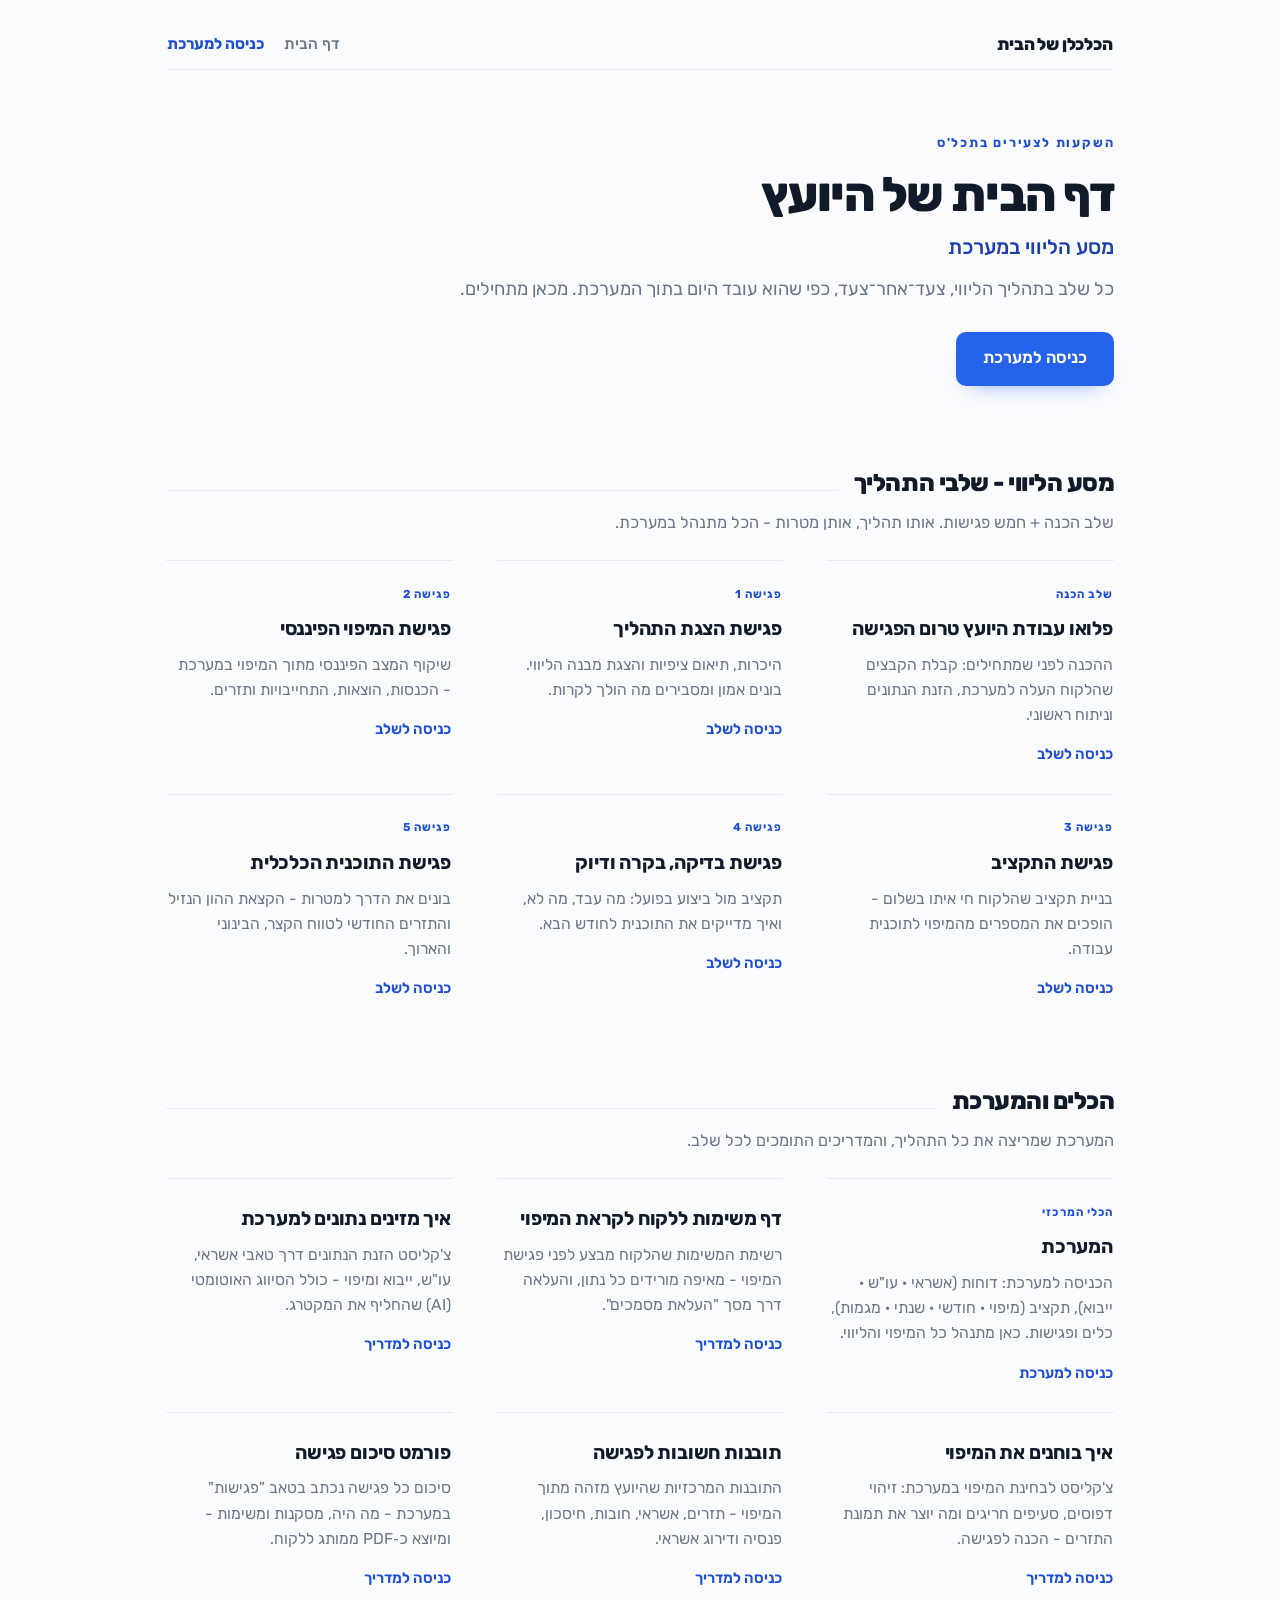
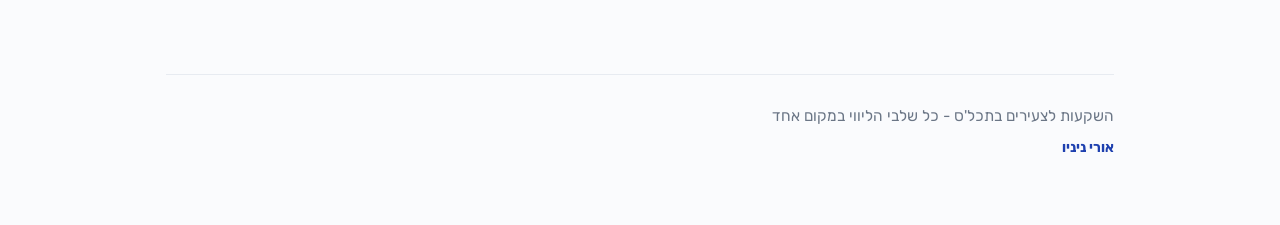
==== commit 621ebb2e: "הסרת דף מטרות ההצלחה ללקוח (goals.html) - לא נחוץ הוסר גם הכרטיס המקשר אליו בדף הבית.  Co-Authored-B" ====
--- a/index.html
+++ b/index.html
@@ -190,16 +190,6 @@
         <p>סיכום כל פגישה נכתב בטאב "פגישות" במערכת - מה היה, מסקנות ומשימות - ומיוצא כ‑PDF ממותג ללקוח.</p>
         <div class="btn">כניסה למדריך</div>
       </a>
-
-      <!-- דף מטרות הצלחה -->
-      <a href="goals.html" class="tool-card">
-        <div class="tool-icon">
-          <svg class="ic" xmlns="http://www.w3.org/2000/svg" viewBox="0 0 24 24" fill="none" stroke="currentColor" stroke-width="1.75" stroke-linecap="round" stroke-linejoin="round"><circle cx="12" cy="12" r="10"/><circle cx="12" cy="12" r="6"/><circle cx="12" cy="12" r="2"/></svg>
-        </div>
-        <h3>דף מטרות הצלחה ללקוח</h3>
-        <p>השלבים שלנו לצמיחה כלכלית - מה ייחשב הצלחה מבחינת הלקוח לאורך התהליך.</p>
-        <div class="btn">כניסה למדריך</div>
-      </a>
     </div>
 
     <footer>
